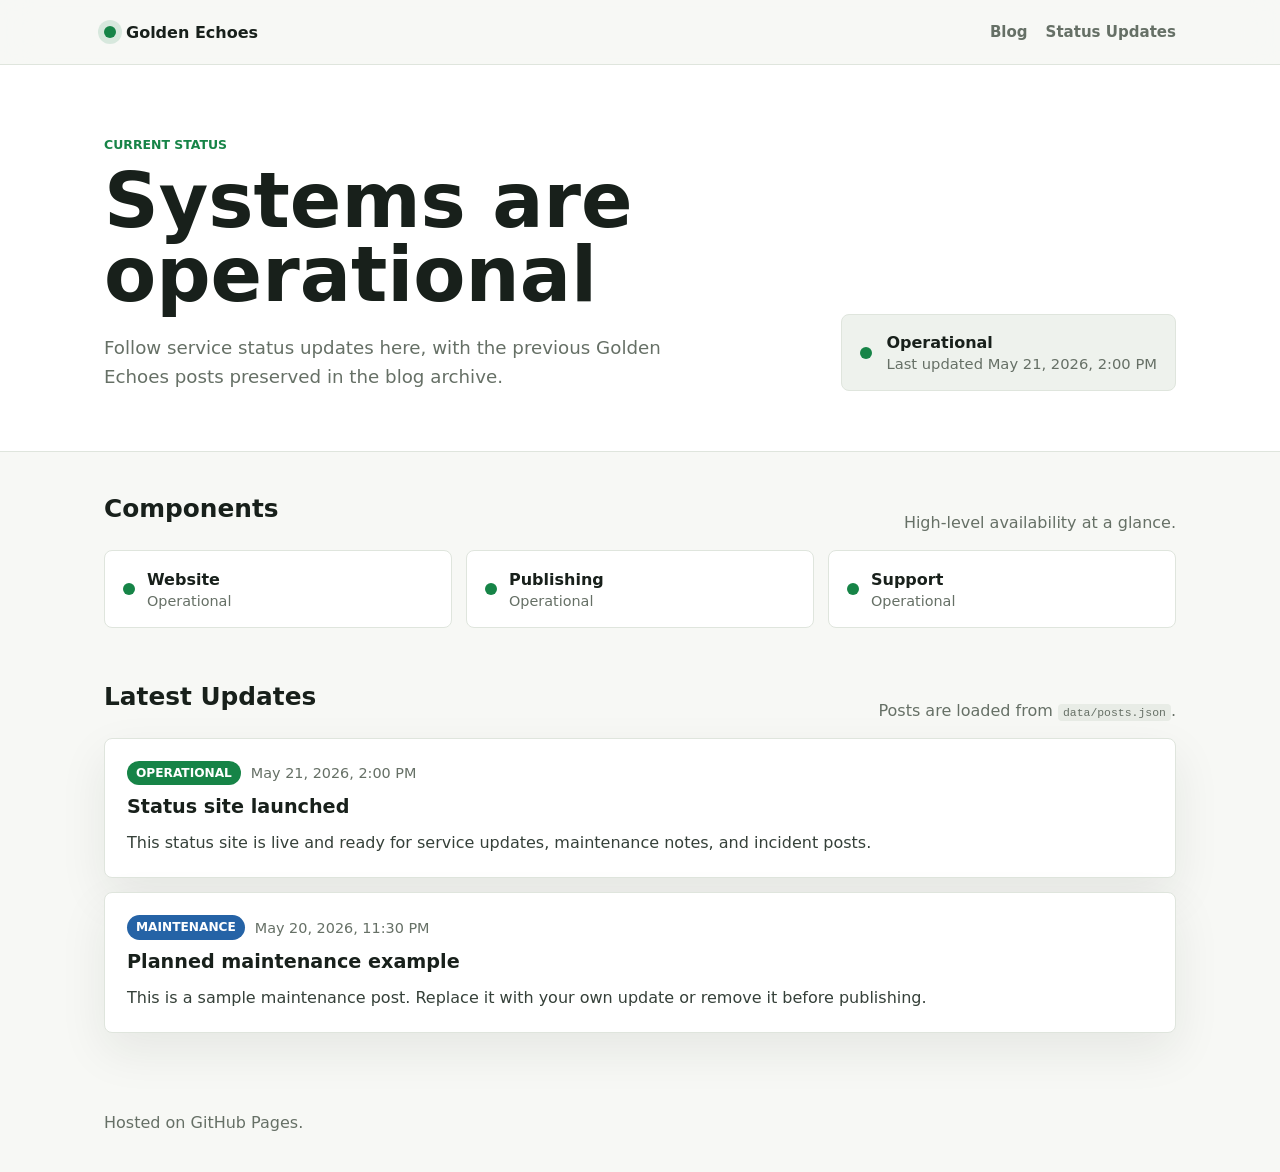
==== index.html @ 05c76ea0 "Create static Golden Echoes site" ====
<!doctype html>
<html lang="en">
  <head>
    <meta charset="utf-8">
    <meta name="viewport" content="width=device-width, initial-scale=1">
    <meta name="description" content="Current service status and recent updates.">
    <title>Status</title>
    <link rel="stylesheet" href="assets/styles.css">
  </head>
  <body>
    <header class="site-header">
      <nav class="nav" aria-label="Primary">
        <a class="brand" href="./" aria-label="Status home">
          <span class="brand-mark" aria-hidden="true"></span>
          <span class="brand-text">Golden Echoes</span>
        </a>
        <div class="nav-links">
          <a class="nav-link" href="blog.html">Blog</a>
          <a class="nav-link" href="#updates">Status Updates</a>
        </div>
      </nav>
    </header>

    <main>
      <section class="status-band" aria-labelledby="status-title">
        <div class="status-inner">
          <div>
            <p class="eyebrow">Current status</p>
            <h1 id="status-title">Systems are operational</h1>
            <p class="lede">Follow service status updates here, with the previous Golden Echoes posts preserved in the blog archive.</p>
          </div>
          <div class="status-summary" aria-live="polite">
            <span id="summary-dot" class="summary-dot operational" aria-hidden="true"></span>
            <div>
              <p id="summary-label" class="summary-label">Operational</p>
              <p id="summary-time" class="summary-time">Loading latest update...</p>
            </div>
          </div>
        </div>
      </section>

      <section class="content-section" aria-labelledby="components-title">
        <div class="section-header">
          <h2 id="components-title">Components</h2>
          <p>High-level availability at a glance.</p>
        </div>
        <div id="components" class="component-grid" aria-live="polite"></div>
      </section>

      <section id="updates" class="content-section" aria-labelledby="updates-title">
        <div class="section-header">
          <h2 id="updates-title">Latest Updates</h2>
          <p>Posts are loaded from <code>data/posts.json</code>.</p>
        </div>
        <div id="posts" class="timeline" aria-live="polite"></div>
      </section>
    </main>

    <footer class="site-footer">
      <p>Hosted on GitHub Pages.</p>
    </footer>

    <script src="assets/app.js"></script>
  </body>
</html>
---- assets/styles.css ----
:root {
  color-scheme: light;
  --bg: #f7f8f5;
  --surface: #ffffff;
  --surface-alt: #eef2ed;
  --text: #18201b;
  --muted: #667066;
  --border: #dfe5dd;
  --green: #168447;
  --amber: #a56300;
  --red: #ba2d2d;
  --blue: #2563a6;
  --shadow: 0 18px 48px rgba(24, 32, 27, 0.08);
  font-family: Inter, ui-sans-serif, system-ui, -apple-system, BlinkMacSystemFont, "Segoe UI", sans-serif;
}

* {
  box-sizing: border-box;
}

body {
  margin: 0;
  background: var(--bg);
  color: var(--text);
}

a {
  color: inherit;
}

.site-header {
  background: rgba(247, 248, 245, 0.9);
  border-bottom: 1px solid var(--border);
  position: sticky;
  top: 0;
  z-index: 10;
  backdrop-filter: blur(16px);
}

.nav {
  align-items: center;
  display: flex;
  justify-content: space-between;
  margin: 0 auto;
  max-width: 1120px;
  min-height: 64px;
  padding: 0 24px;
}

.brand {
  align-items: center;
  display: inline-flex;
  gap: 10px;
  font-weight: 700;
  text-decoration: none;
}

.brand-mark {
  background: var(--green);
  border-radius: 999px;
  box-shadow: 0 0 0 6px rgba(22, 132, 71, 0.14);
  display: inline-block;
  height: 12px;
  width: 12px;
}

.brand-text {
  font-size: 1rem;
}

.nav-link {
  color: var(--muted);
  font-size: 0.94rem;
  font-weight: 650;
  text-decoration: none;
}

.nav-links {
  align-items: center;
  display: flex;
  gap: 18px;
}

.status-band {
  background: var(--surface);
  border-bottom: 1px solid var(--border);
}

.blog-hero {
  background: var(--surface);
  border-bottom: 1px solid var(--border);
}

.blog-hero-inner {
  margin: 0 auto;
  max-width: 900px;
  padding: 62px 24px 44px;
}

.blog-section {
  max-width: 900px;
}

.status-inner {
  align-items: end;
  display: grid;
  gap: 32px;
  grid-template-columns: minmax(0, 1fr) auto;
  margin: 0 auto;
  max-width: 1120px;
  padding: 72px 24px 60px;
}

.eyebrow {
  color: var(--green);
  font-size: 0.78rem;
  font-weight: 800;
  letter-spacing: 0;
  margin: 0 0 12px;
  text-transform: uppercase;
}

h1,
h2,
p {
  margin-top: 0;
}

h1 {
  font-size: clamp(2.25rem, 7vw, 4.75rem);
  letter-spacing: 0;
  line-height: 0.98;
  margin-bottom: 20px;
  max-width: 760px;
}

h2 {
  font-size: 1.55rem;
  line-height: 1.2;
  margin-bottom: 8px;
}

.lede {
  color: var(--muted);
  font-size: 1.14rem;
  line-height: 1.6;
  margin-bottom: 0;
  max-width: 620px;
}

.status-summary {
  align-items: center;
  background: var(--surface-alt);
  border: 1px solid var(--border);
  border-radius: 8px;
  display: flex;
  gap: 14px;
  min-width: 280px;
  padding: 18px;
}

.summary-dot,
.component-dot {
  border-radius: 999px;
  display: inline-block;
  flex: 0 0 auto;
  height: 12px;
  width: 12px;
}

.summary-dot.operational,
.component-dot.operational {
  background: var(--green);
}

.summary-dot.maintenance,
.component-dot.maintenance {
  background: var(--blue);
}

.summary-dot.degraded,
.component-dot.degraded {
  background: var(--amber);
}

.summary-dot.outage,
.component-dot.outage {
  background: var(--red);
}

.summary-label {
  font-weight: 800;
  margin-bottom: 3px;
}

.summary-time {
  color: var(--muted);
  font-size: 0.92rem;
  margin-bottom: 0;
}

.content-section {
  margin: 0 auto;
  max-width: 1120px;
  padding: 42px 24px 12px;
}

.section-header {
  align-items: end;
  display: flex;
  gap: 24px;
  justify-content: space-between;
  margin-bottom: 18px;
}

.section-header p {
  color: var(--muted);
  margin-bottom: 0;
}

.component-grid {
  display: grid;
  gap: 14px;
  grid-template-columns: repeat(3, minmax(0, 1fr));
}

.component {
  align-items: center;
  background: var(--surface);
  border: 1px solid var(--border);
  border-radius: 8px;
  display: flex;
  gap: 12px;
  min-height: 78px;
  padding: 18px;
}

.component strong {
  display: block;
  line-height: 1.25;
}

.component span:last-child {
  color: var(--muted);
  display: block;
  font-size: 0.9rem;
  margin-top: 3px;
}

.timeline {
  display: grid;
  gap: 14px;
  padding-bottom: 44px;
}

.post {
  background: var(--surface);
  border: 1px solid var(--border);
  border-radius: 8px;
  box-shadow: var(--shadow);
  padding: 22px;
}

.post-meta {
  align-items: center;
  color: var(--muted);
  display: flex;
  flex-wrap: wrap;
  font-size: 0.9rem;
  gap: 10px;
  margin-bottom: 10px;
}

.badge {
  border-radius: 999px;
  color: #ffffff;
  font-size: 0.76rem;
  font-weight: 800;
  line-height: 1;
  padding: 6px 9px;
  text-transform: uppercase;
}

.badge.operational {
  background: var(--green);
}

.badge.maintenance {
  background: var(--blue);
}

.badge.degraded {
  background: var(--amber);
}

.badge.outage {
  background: var(--red);
}

.post h3 {
  font-size: 1.2rem;
  line-height: 1.3;
  margin: 0 0 10px;
}

.post p {
  color: #354039;
  line-height: 1.6;
  margin-bottom: 0;
}

.archive-list {
  display: grid;
  gap: 18px;
  padding-bottom: 44px;
}

.archive-post {
  background: var(--surface);
  border: 1px solid var(--border);
  border-radius: 8px;
  padding: 24px;
}

.archive-post time,
.blog-post .back-link,
.source-link {
  color: var(--muted);
  display: inline-block;
  font-size: 0.92rem;
  margin-bottom: 10px;
}

.archive-post h2 {
  font-size: 1.45rem;
  line-height: 1.25;
  margin-bottom: 10px;
}

.archive-post h2 a,
.read-link,
.back-link,
.source-link a {
  text-decoration-thickness: 1px;
  text-underline-offset: 4px;
}

.archive-post p {
  color: #354039;
  line-height: 1.6;
  margin-bottom: 14px;
}

.read-link {
  color: var(--green);
  font-weight: 750;
}

.blog-post {
  background: var(--surface);
  border: 1px solid var(--border);
  border-radius: 8px;
  padding: 28px;
}

.wordpress-content {
  color: #26302a;
  font-size: 1.05rem;
  line-height: 1.75;
}

.wordpress-content > *:first-child {
  margin-top: 0;
}

.wordpress-content p,
.wordpress-content ul,
.wordpress-content ol,
.wordpress-content blockquote {
  margin-bottom: 1.15rem;
}

.wordpress-content h2,
.wordpress-content h3,
.wordpress-content h4 {
  color: var(--text);
  line-height: 1.25;
  margin: 2rem 0 0.75rem;
}

.wordpress-content h2 {
  font-size: 1.55rem;
}

.wordpress-content h3 {
  font-size: 1.3rem;
}

.wordpress-content img {
  border-radius: 8px;
  height: auto;
  max-width: 100%;
}

.wordpress-content a {
  color: var(--green);
}

.source-link {
  border-top: 1px solid var(--border);
  display: block;
  margin: 28px 0 0;
  padding-top: 18px;
}

.site-footer {
  color: var(--muted);
  margin: 0 auto;
  max-width: 1120px;
  padding: 24px;
}

code {
  background: #e8ece6;
  border-radius: 4px;
  font-size: 0.88em;
  padding: 2px 5px;
}

@media (max-width: 760px) {
  .status-inner,
  .section-header {
    display: block;
  }

  .status-inner {
    padding-top: 48px;
  }

  .status-summary {
    margin-top: 28px;
    min-width: 0;
    width: 100%;
  }

  .component-grid {
    grid-template-columns: 1fr;
  }

  .nav {
    align-items: flex-start;
    flex-direction: column;
    gap: 12px;
    padding-bottom: 14px;
    padding-top: 14px;
  }

  .blog-post,
  .archive-post {
    padding: 20px;
  }
}
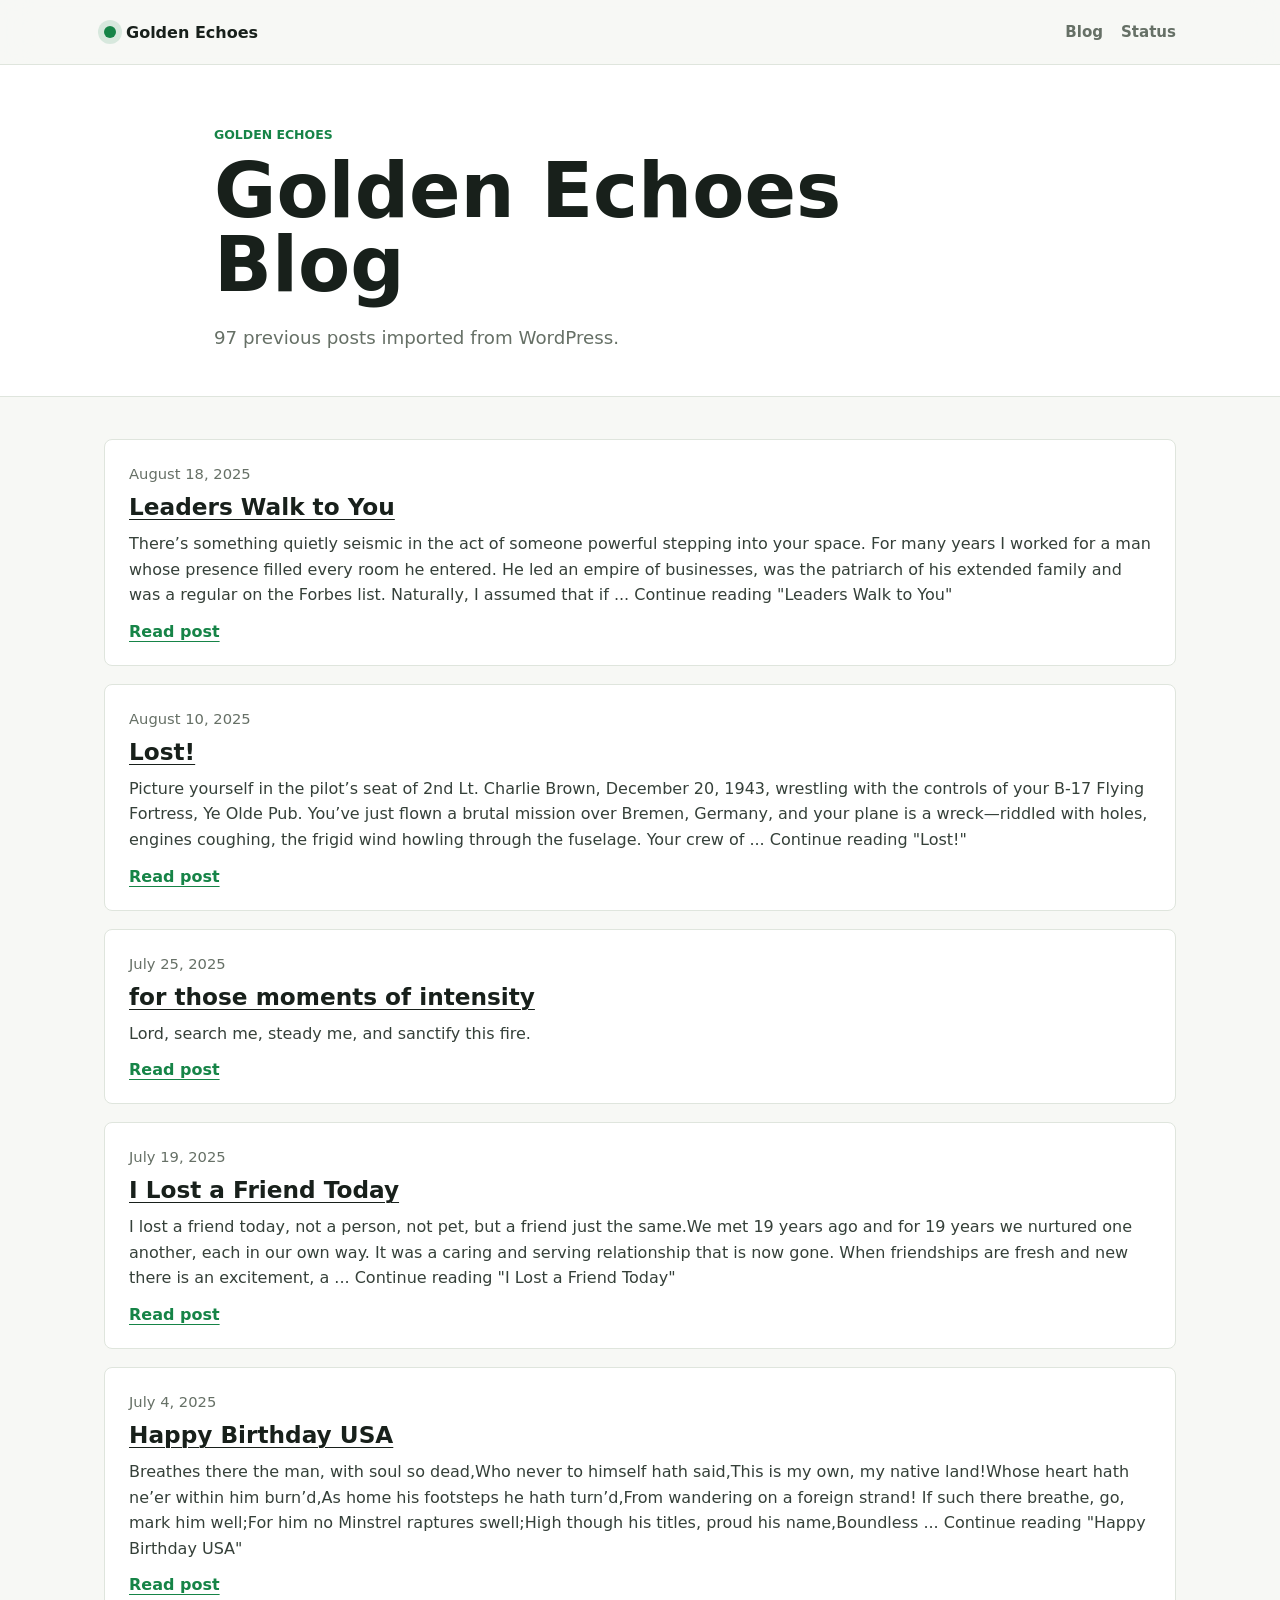
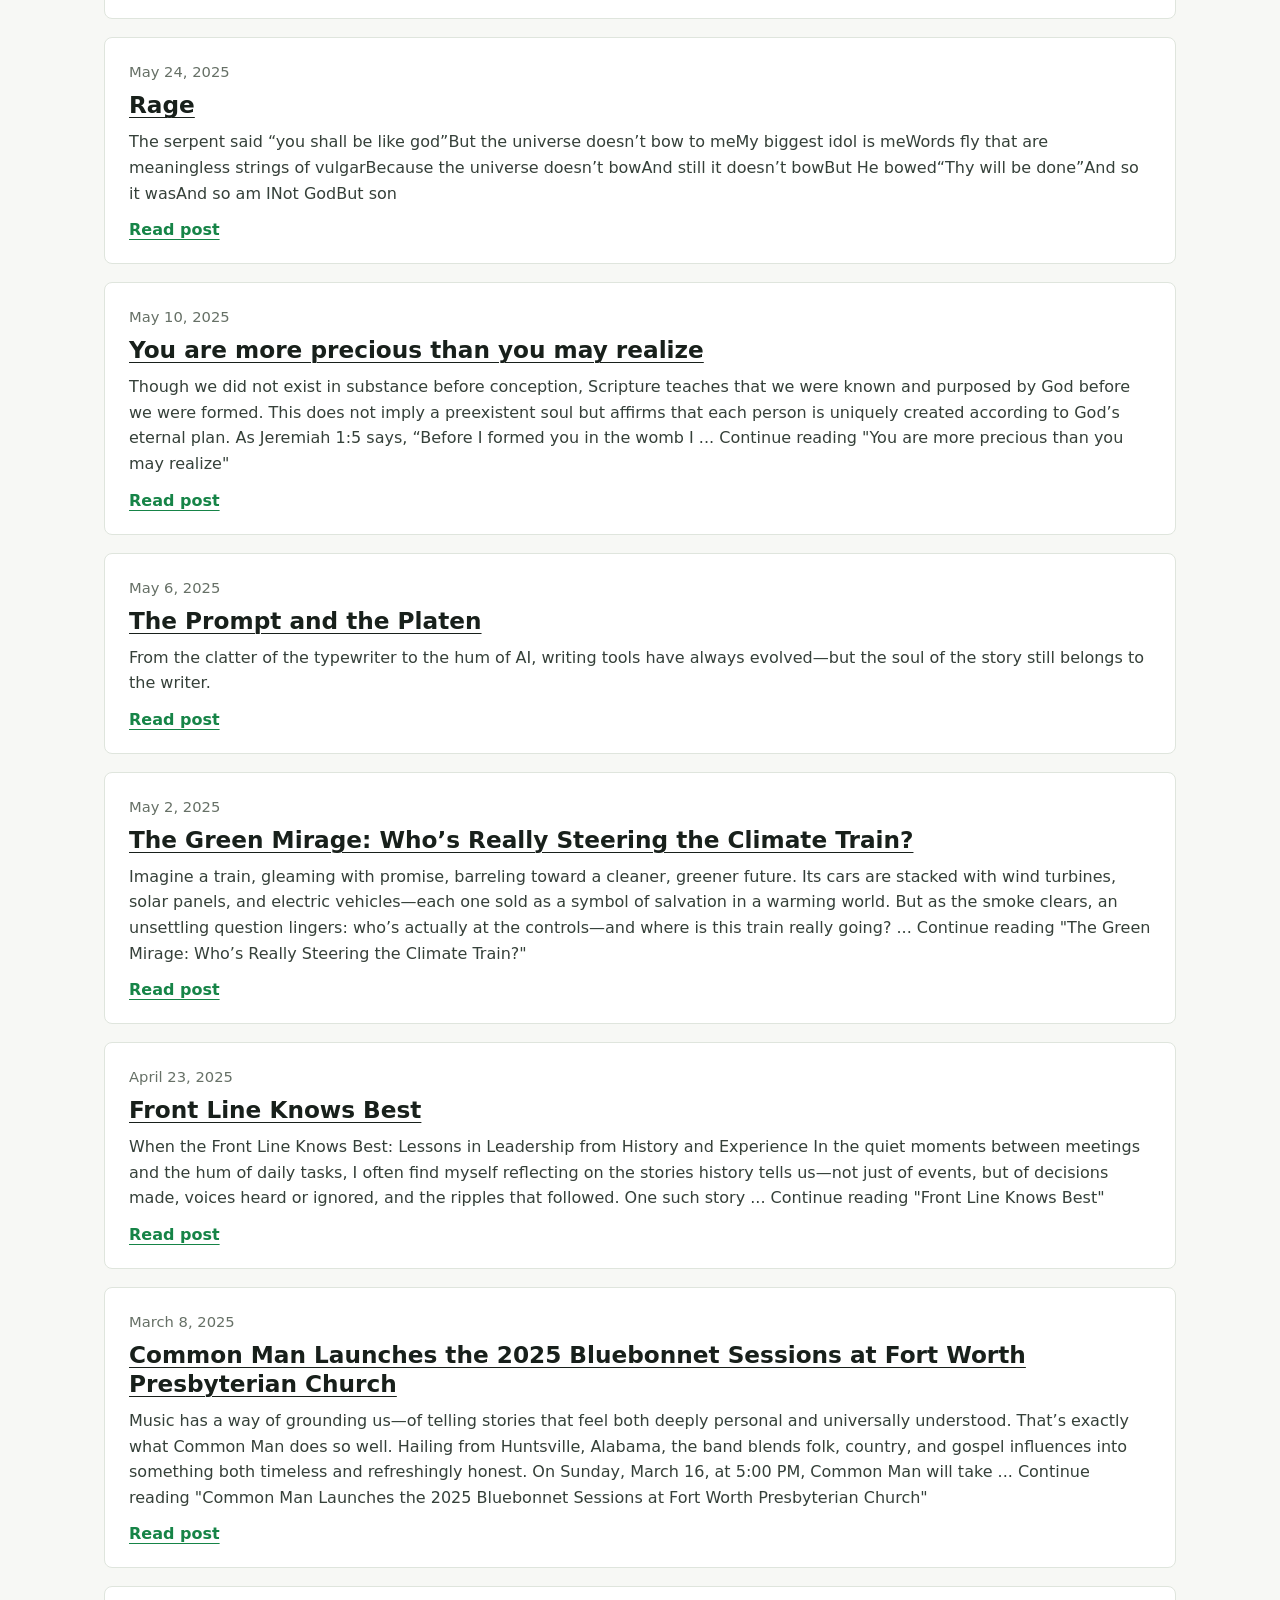
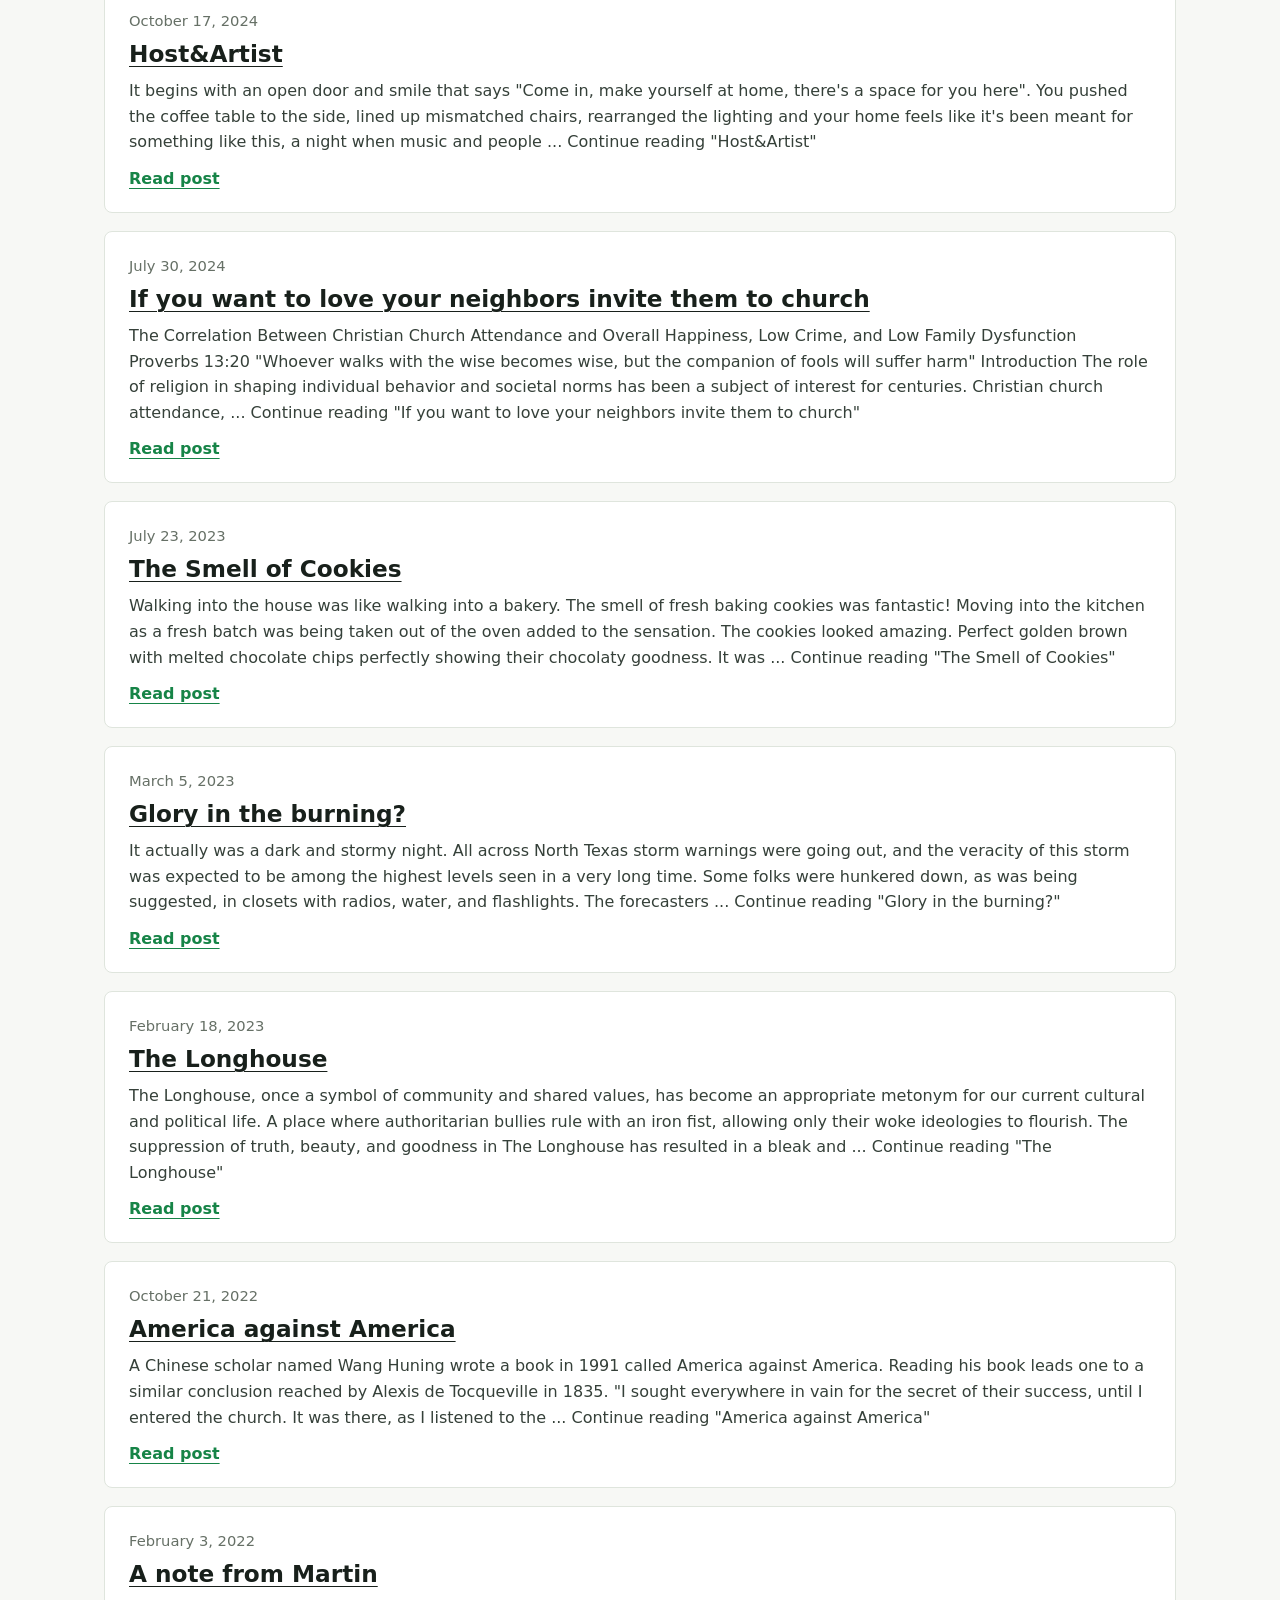
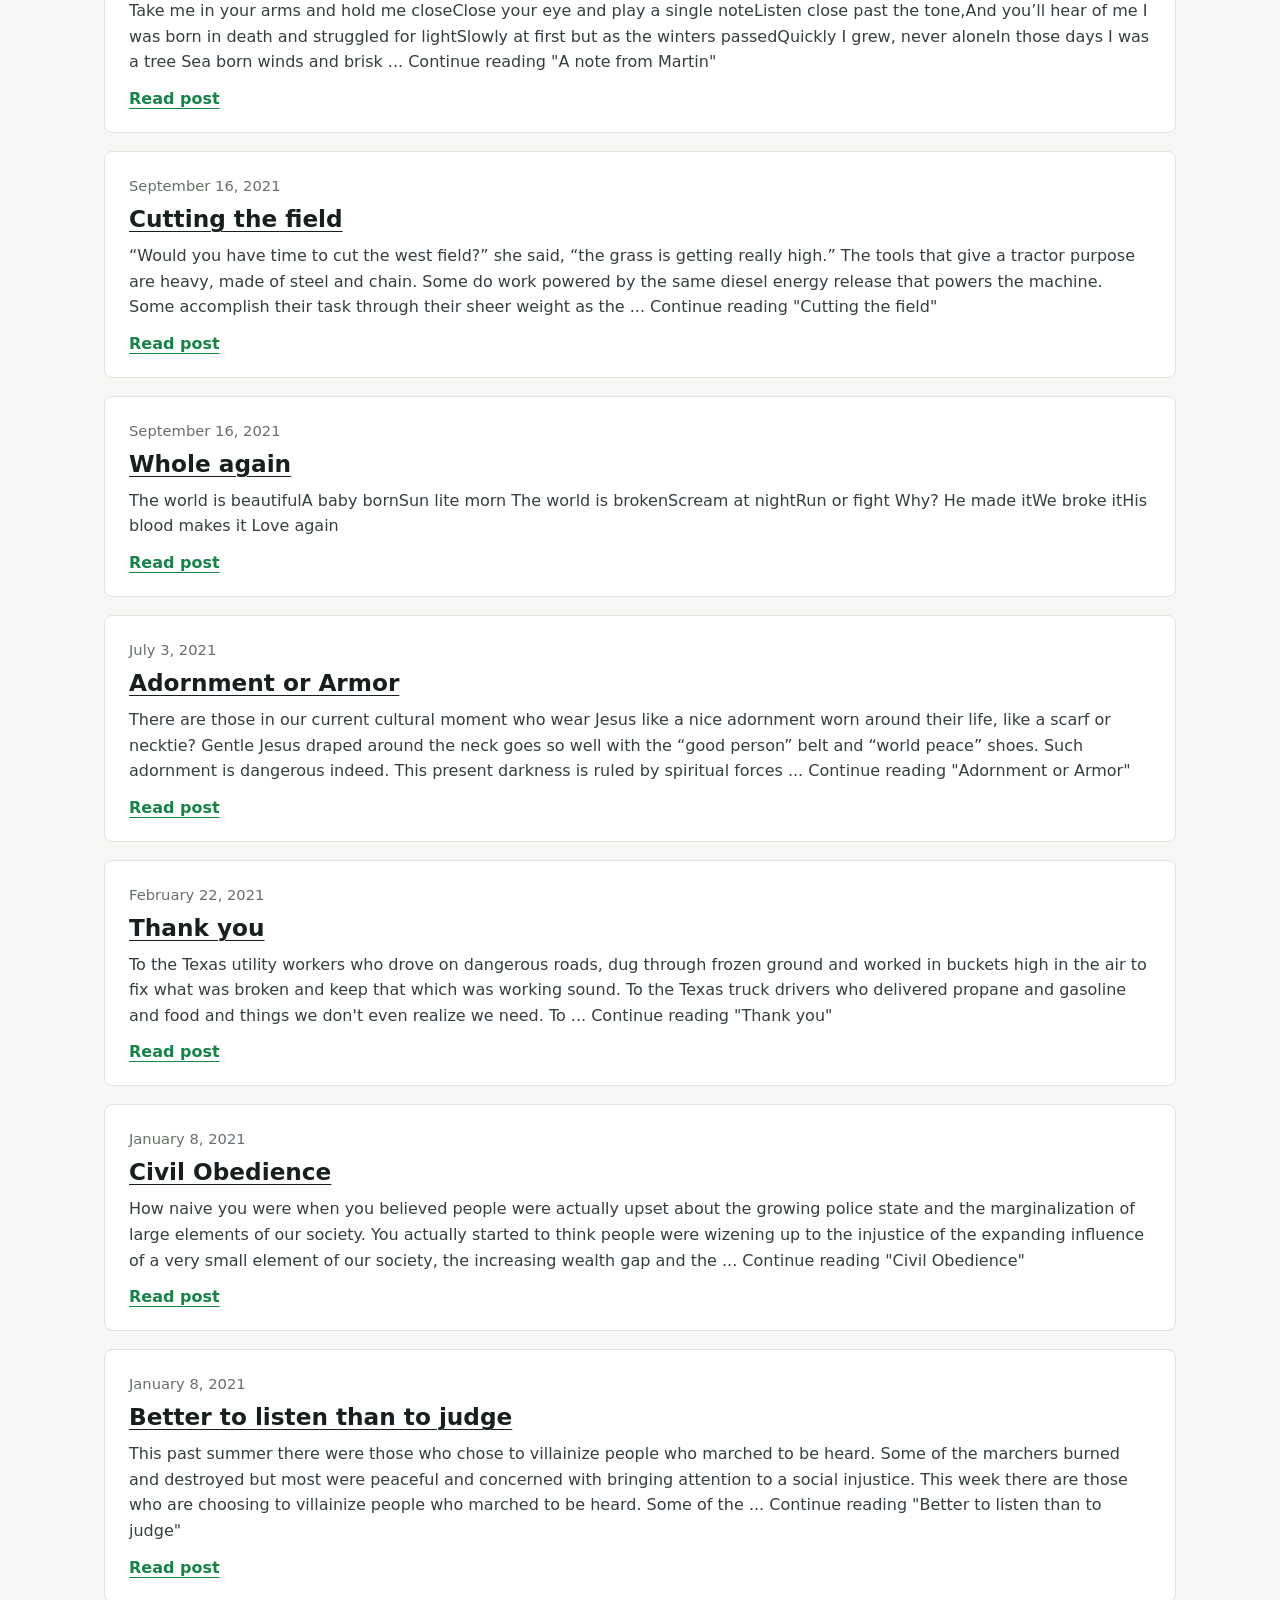
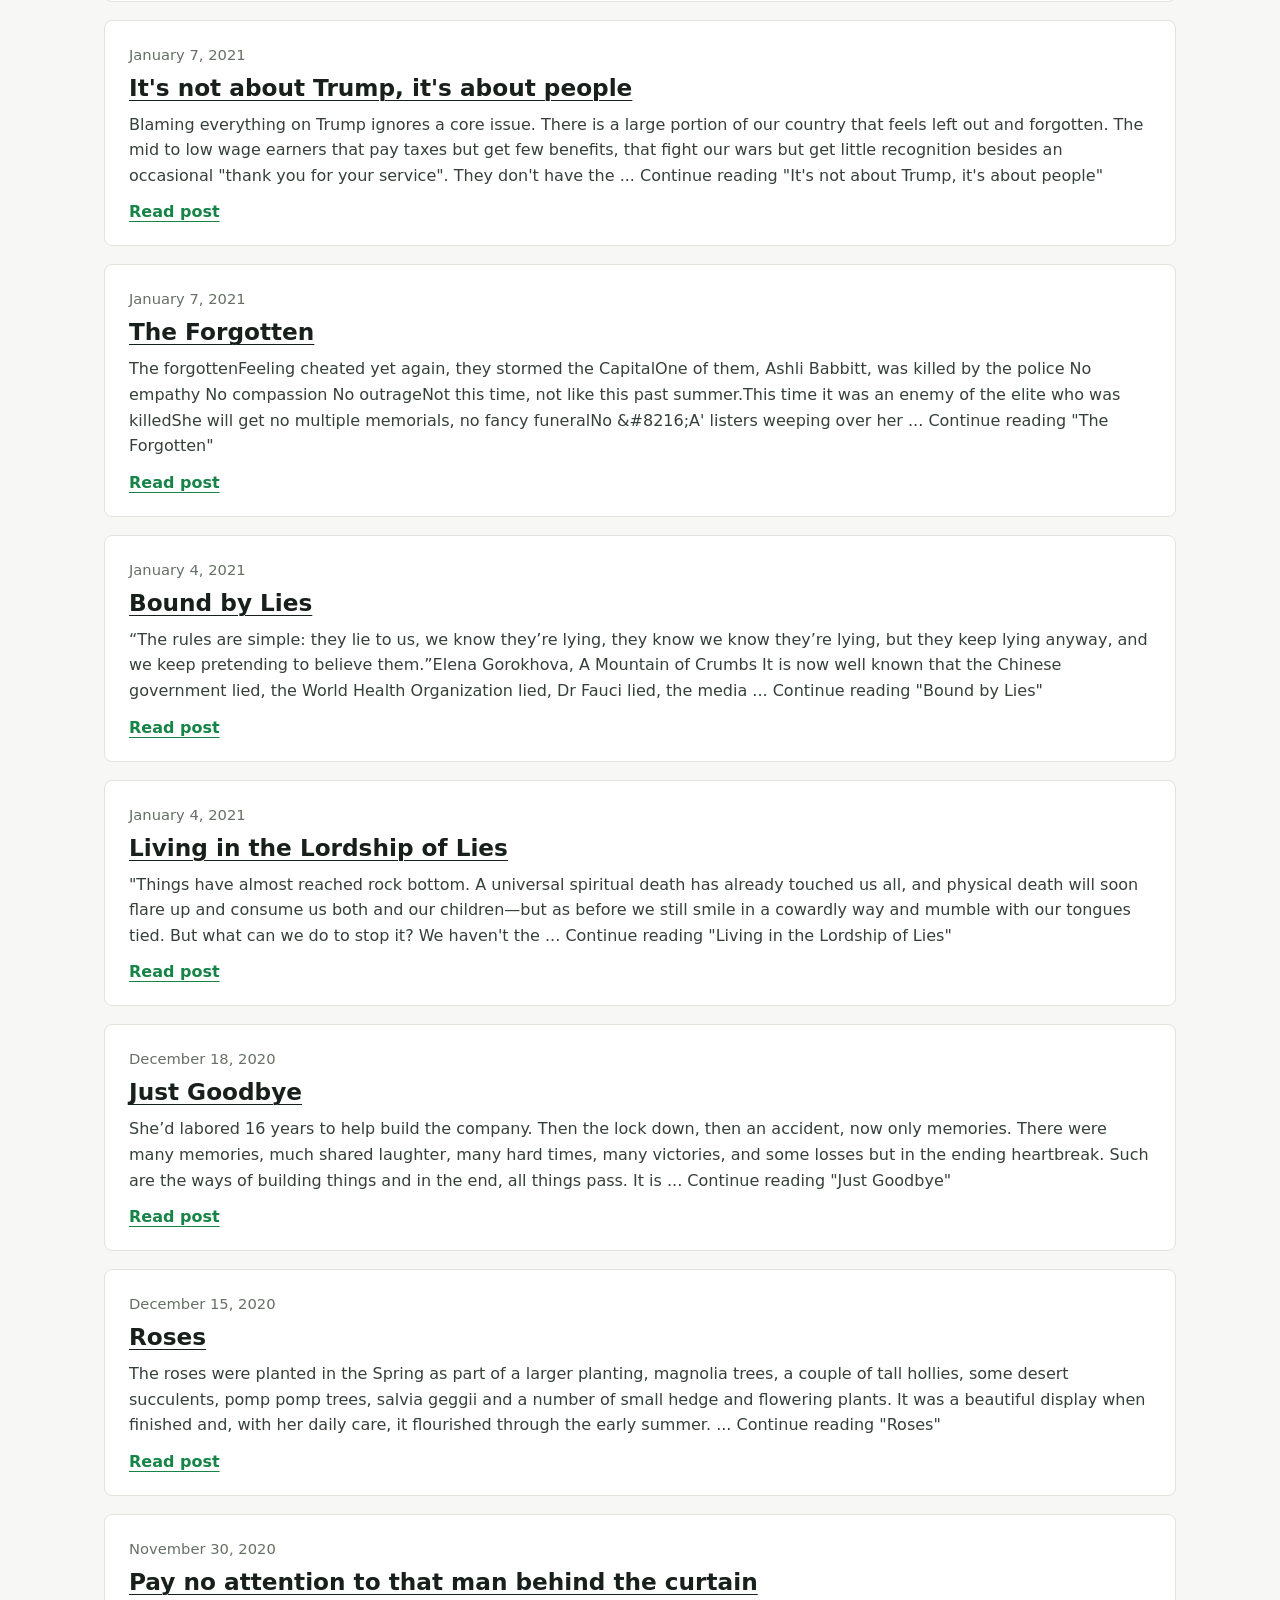
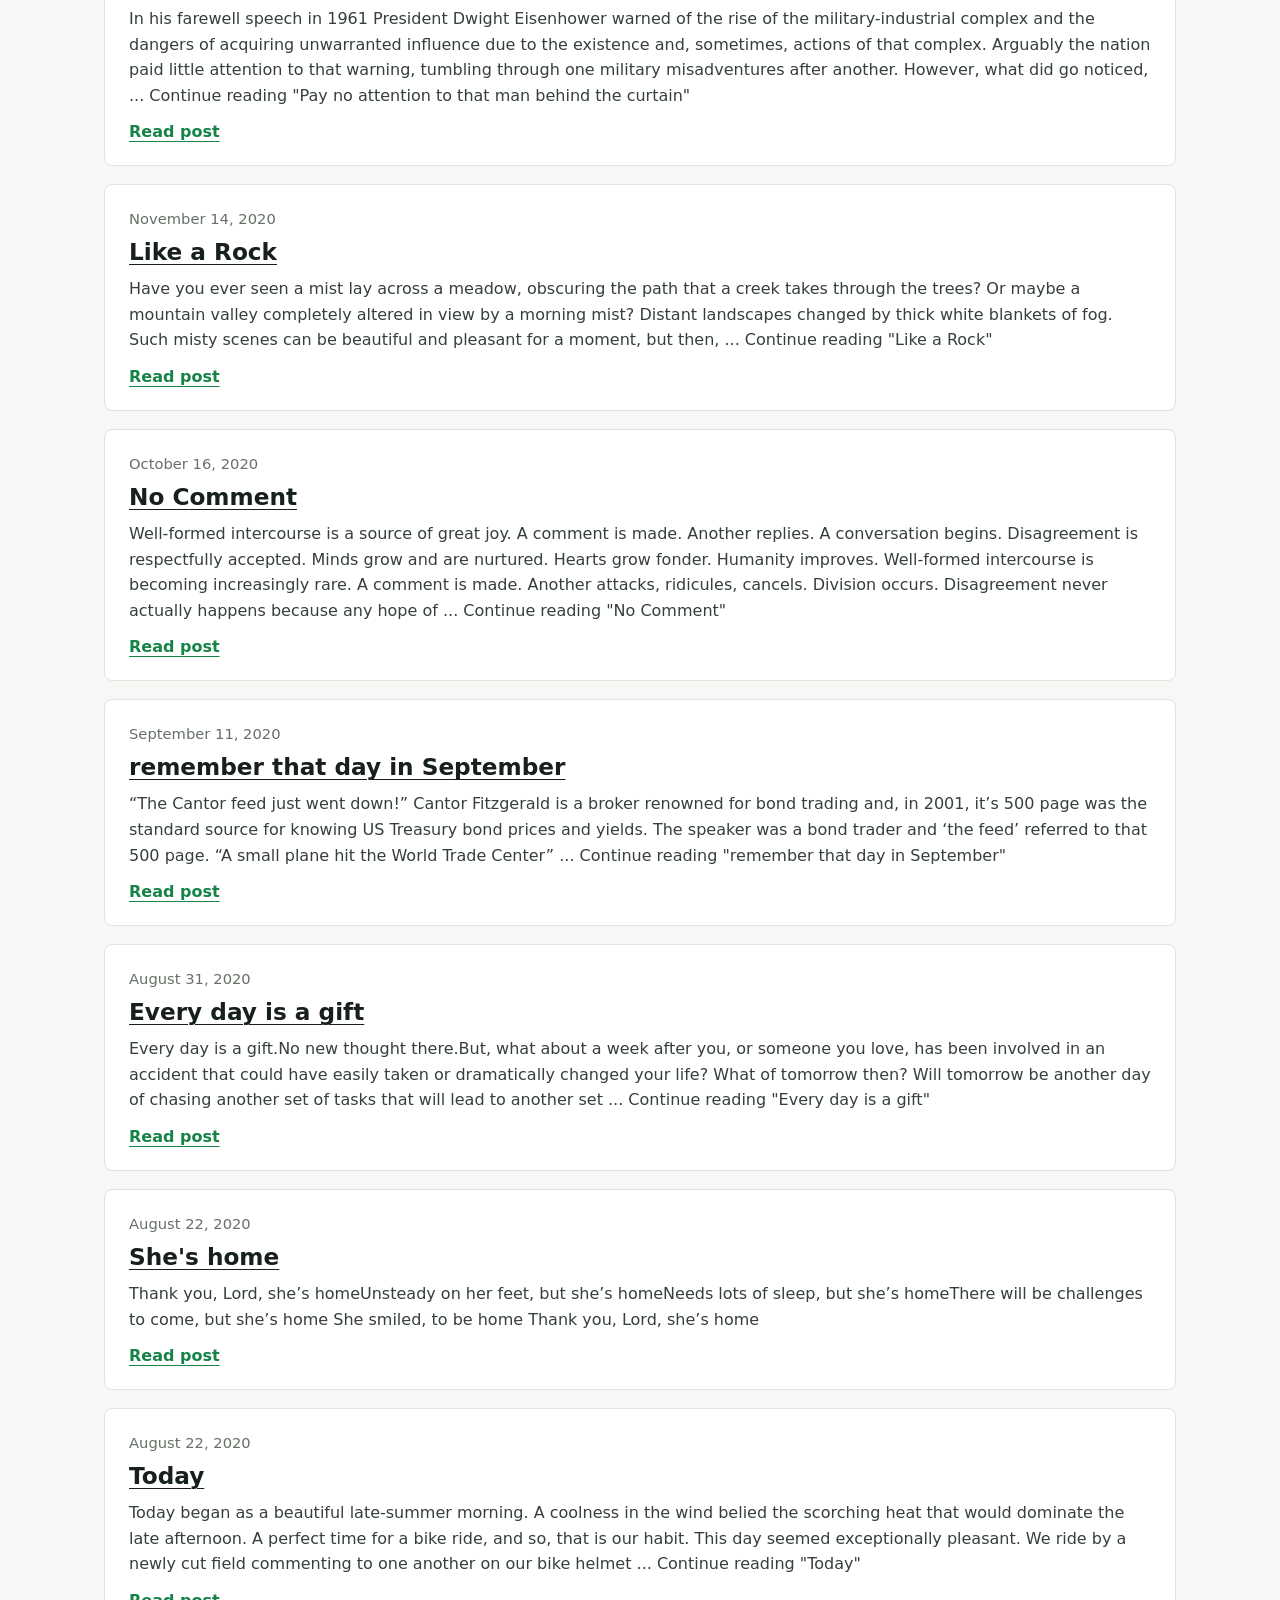
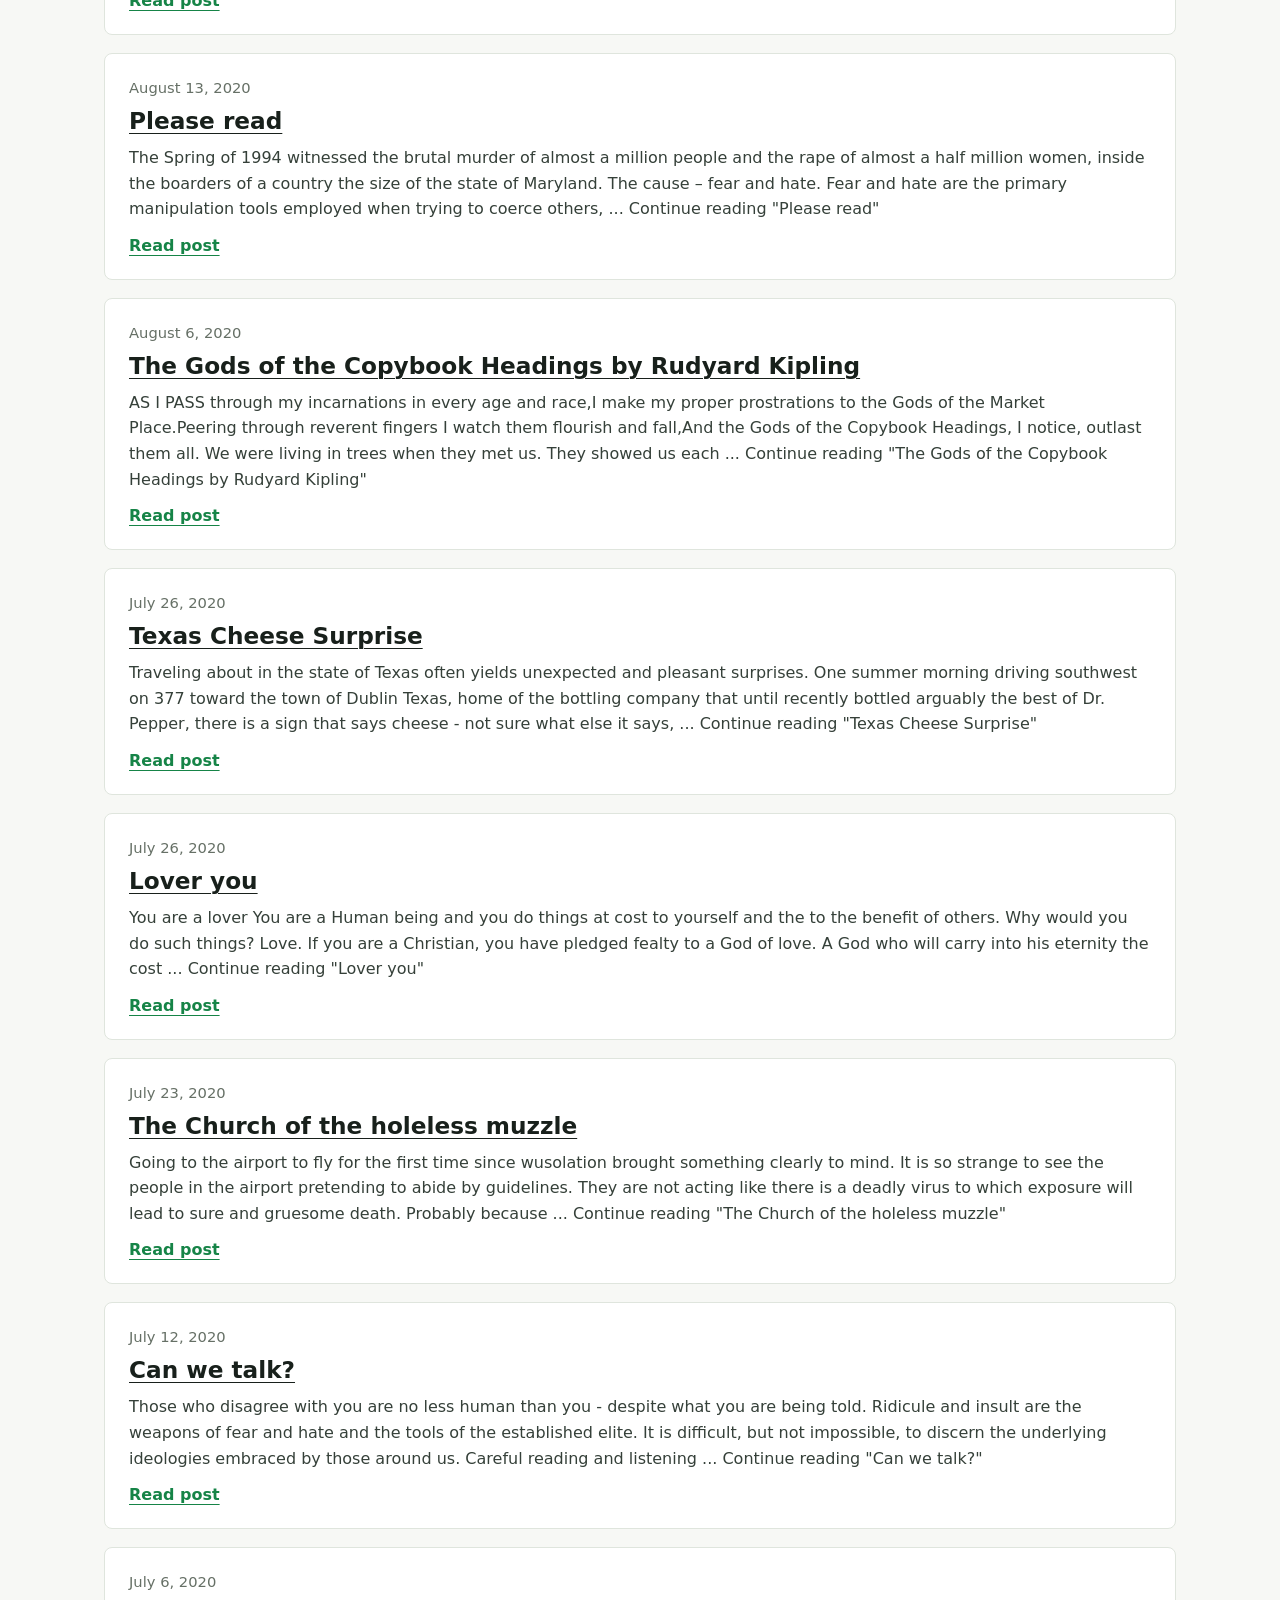
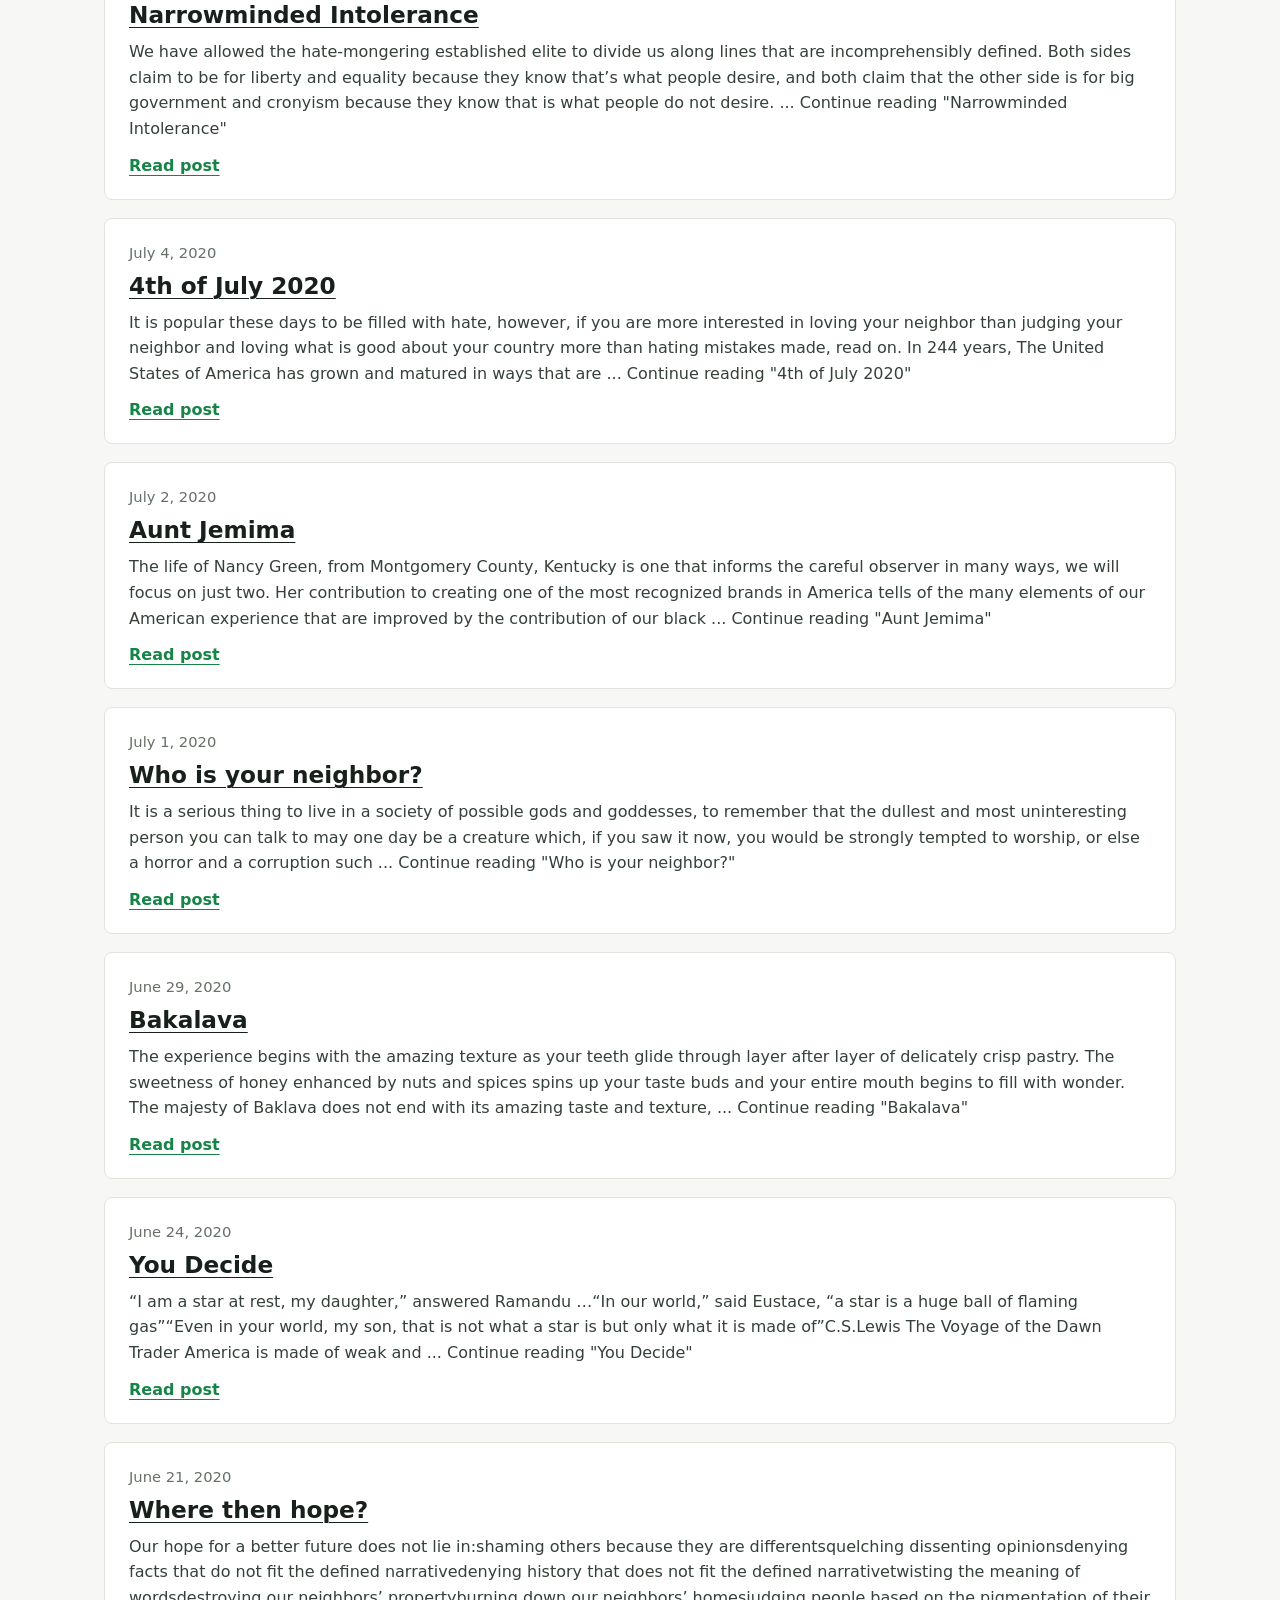
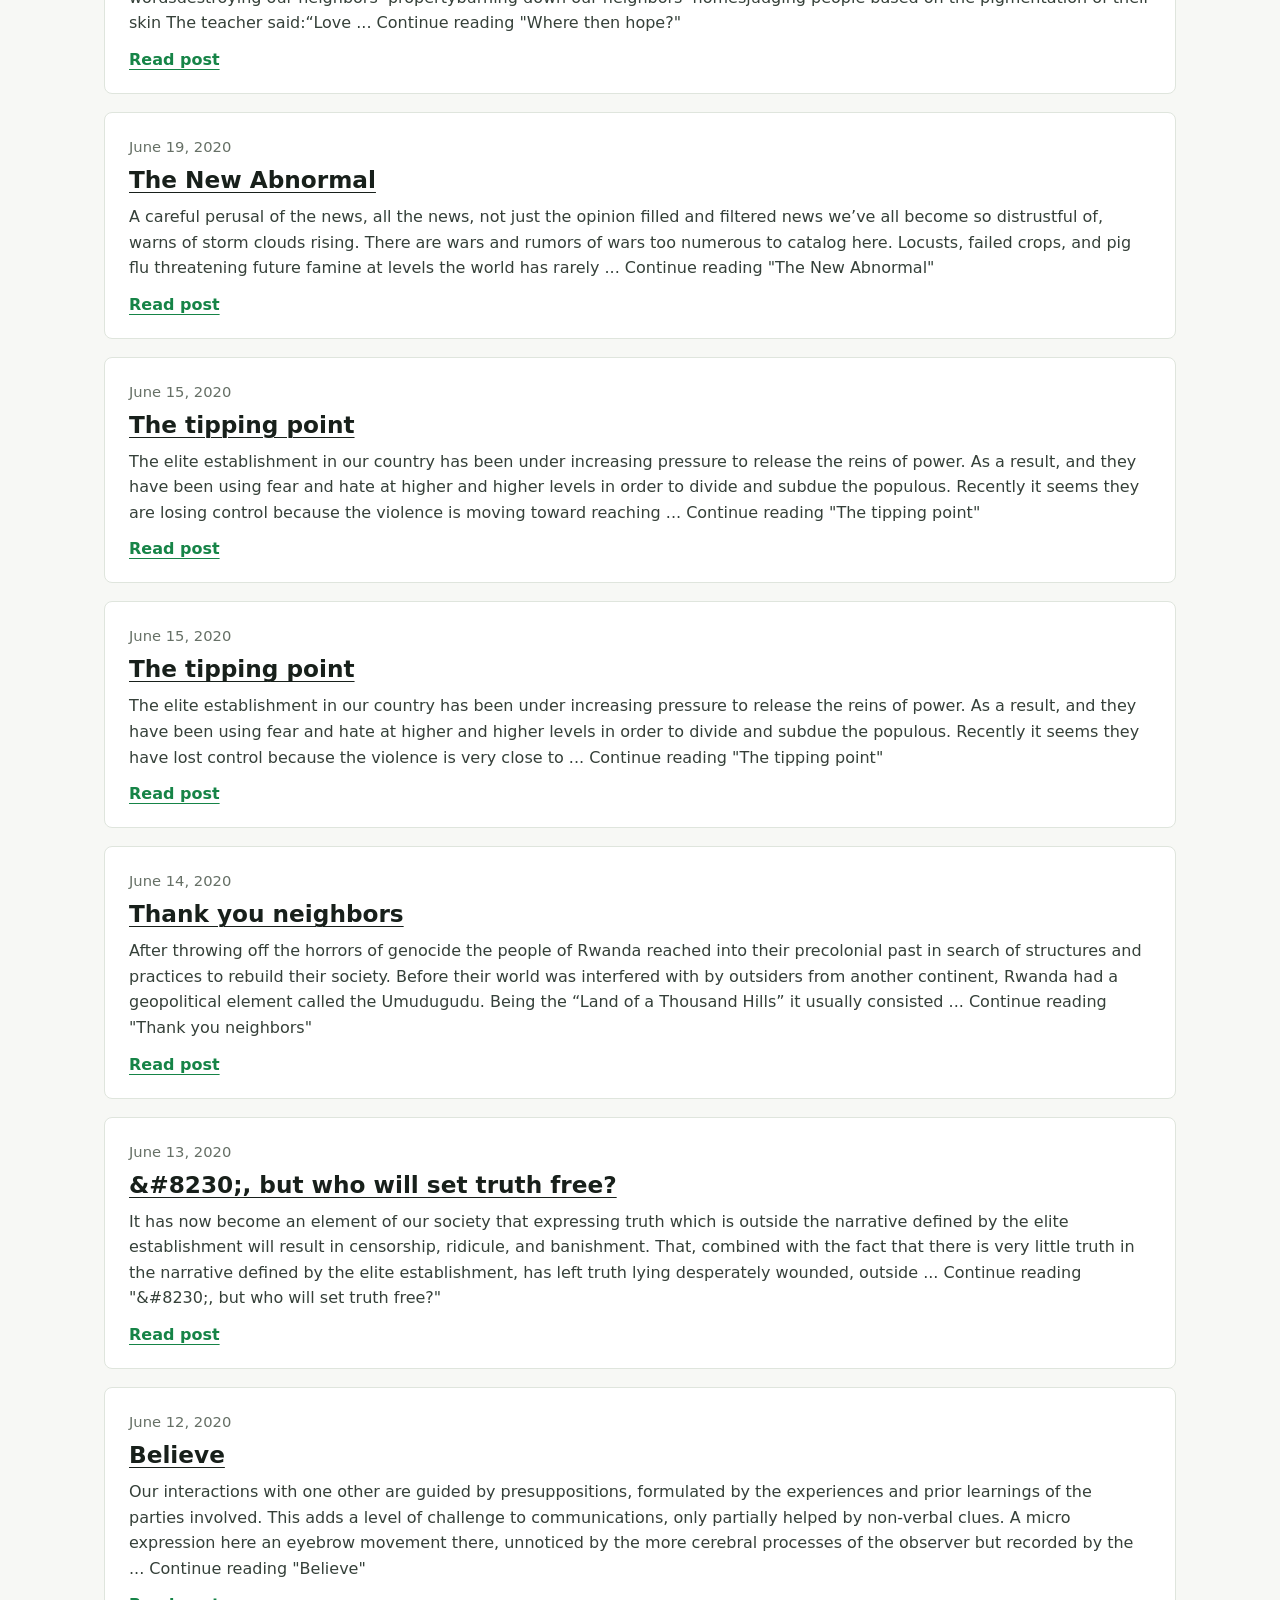
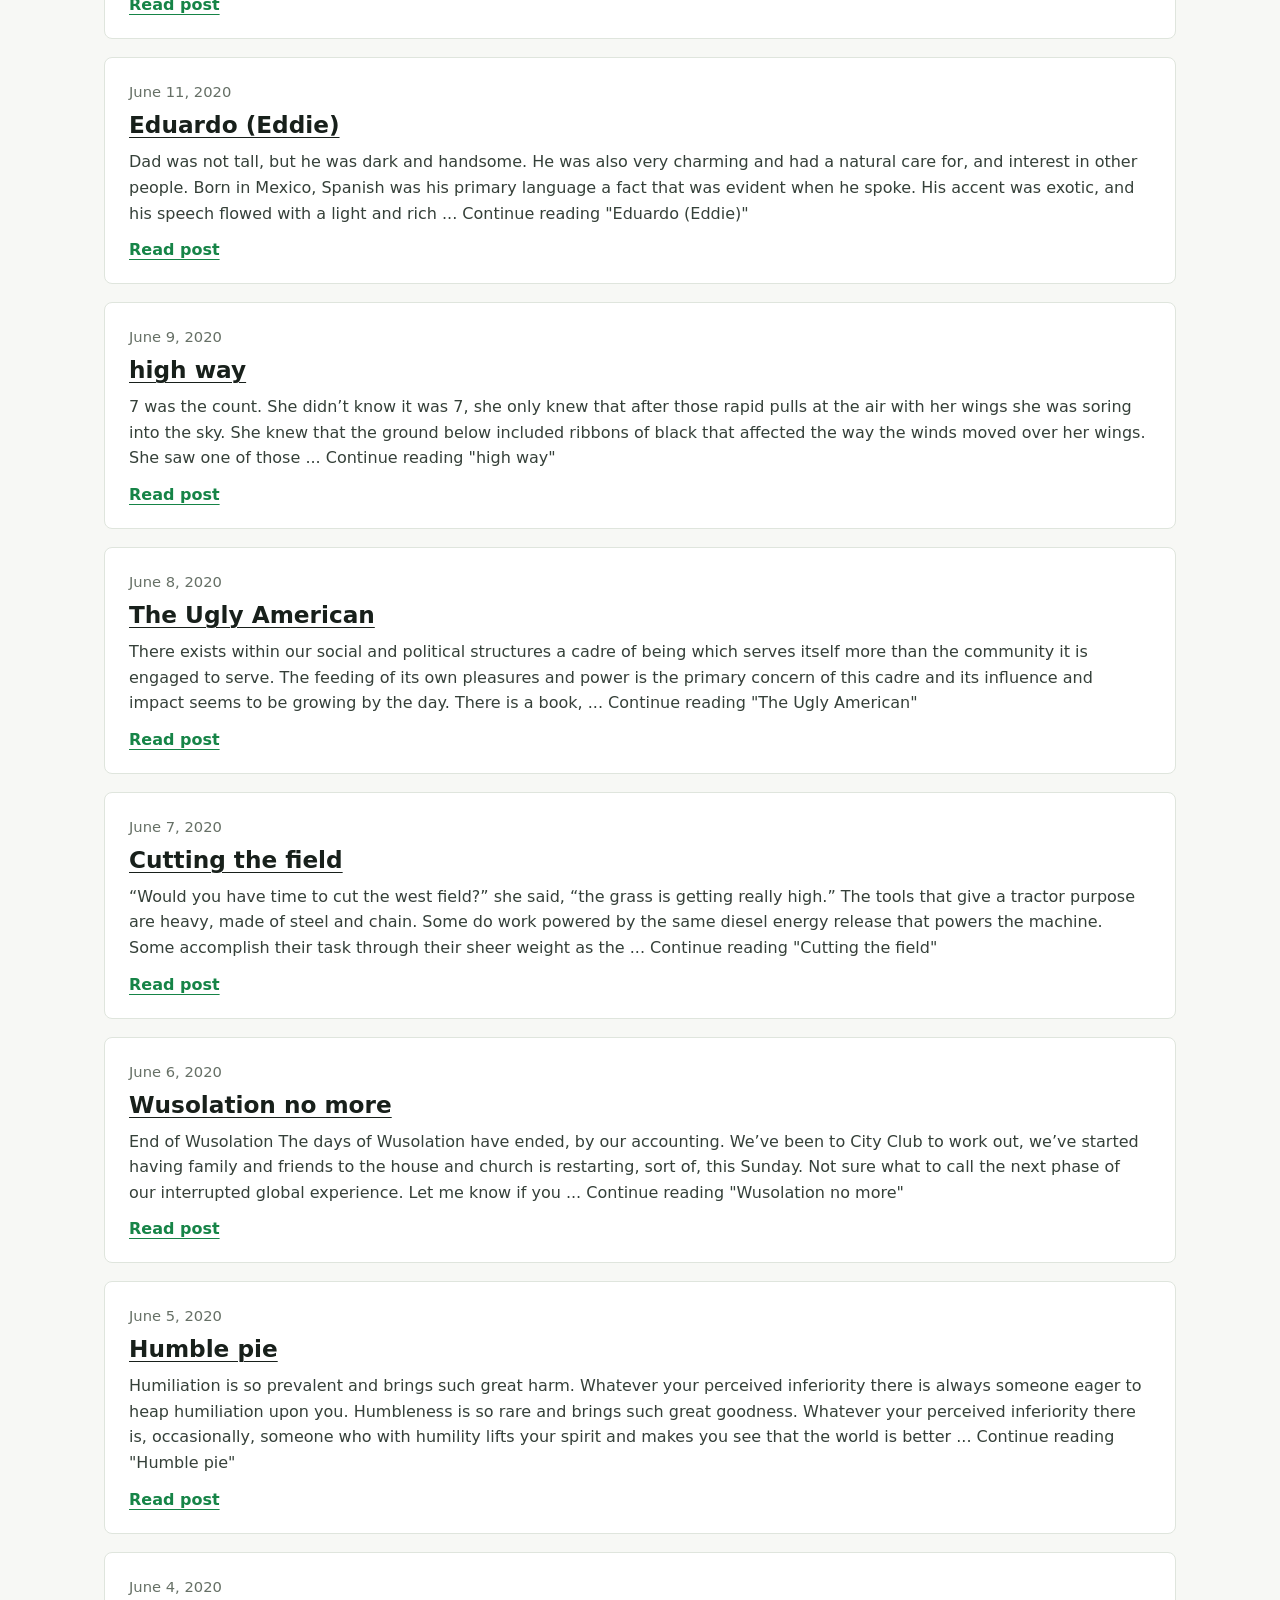
==== commit 61480caf: "Make blog archive the homepage" ====
--- a/index.html
+++ b/index.html
@@ -3,56 +3,35 @@
   <head>
     <meta charset="utf-8">
     <meta name="viewport" content="width=device-width, initial-scale=1">
-    <meta name="description" content="Current service status and recent updates.">
-    <title>Status</title>
+    <meta name="description" content="Golden Echoes blog archive.">
+    <title>Golden Echoes</title>
     <link rel="stylesheet" href="assets/styles.css">
   </head>
-  <body>
+  <body data-blog-base="./">
     <header class="site-header">
       <nav class="nav" aria-label="Primary">
-        <a class="brand" href="./" aria-label="Status home">
+        <a class="brand" href="./" aria-label="Golden Echoes home">
           <span class="brand-mark" aria-hidden="true"></span>
           <span class="brand-text">Golden Echoes</span>
         </a>
         <div class="nav-links">
-          <a class="nav-link" href="blog.html">Blog</a>
-          <a class="nav-link" href="#updates">Status Updates</a>
+          <a class="nav-link" href="./">Blog</a>
+          <a class="nav-link" href="status.html">Status</a>
         </div>
       </nav>
     </header>
 
     <main>
-      <section class="status-band" aria-labelledby="status-title">
-        <div class="status-inner">
-          <div>
-            <p class="eyebrow">Current status</p>
-            <h1 id="status-title">Systems are operational</h1>
-            <p class="lede">Follow service status updates here, with the previous Golden Echoes posts preserved in the blog archive.</p>
-          </div>
-          <div class="status-summary" aria-live="polite">
-            <span id="summary-dot" class="summary-dot operational" aria-hidden="true"></span>
-            <div>
-              <p id="summary-label" class="summary-label">Operational</p>
-              <p id="summary-time" class="summary-time">Loading latest update...</p>
-            </div>
-          </div>
+      <section class="blog-hero" aria-labelledby="blog-title">
+        <div class="blog-hero-inner">
+          <p class="eyebrow">Golden Echoes</p>
+          <h1 id="blog-title">Blog</h1>
+          <p id="blog-subtitle" class="lede">Previous posts imported from WordPress.</p>
         </div>
       </section>
 
-      <section class="content-section" aria-labelledby="components-title">
-        <div class="section-header">
-          <h2 id="components-title">Components</h2>
-          <p>High-level availability at a glance.</p>
-        </div>
-        <div id="components" class="component-grid" aria-live="polite"></div>
-      </section>
-
-      <section id="updates" class="content-section" aria-labelledby="updates-title">
-        <div class="section-header">
-          <h2 id="updates-title">Latest Updates</h2>
-          <p>Posts are loaded from <code>data/posts.json</code>.</p>
-        </div>
-        <div id="posts" class="timeline" aria-live="polite"></div>
+      <section class="content-section blog-section" aria-live="polite">
+        <div id="blog-content"></div>
       </section>
     </main>
 
@@ -60,6 +39,6 @@
       <p>Hosted on GitHub Pages.</p>
     </footer>
 
-    <script src="assets/app.js"></script>
+    <script src="assets/blog.js"></script>
   </body>
 </html>
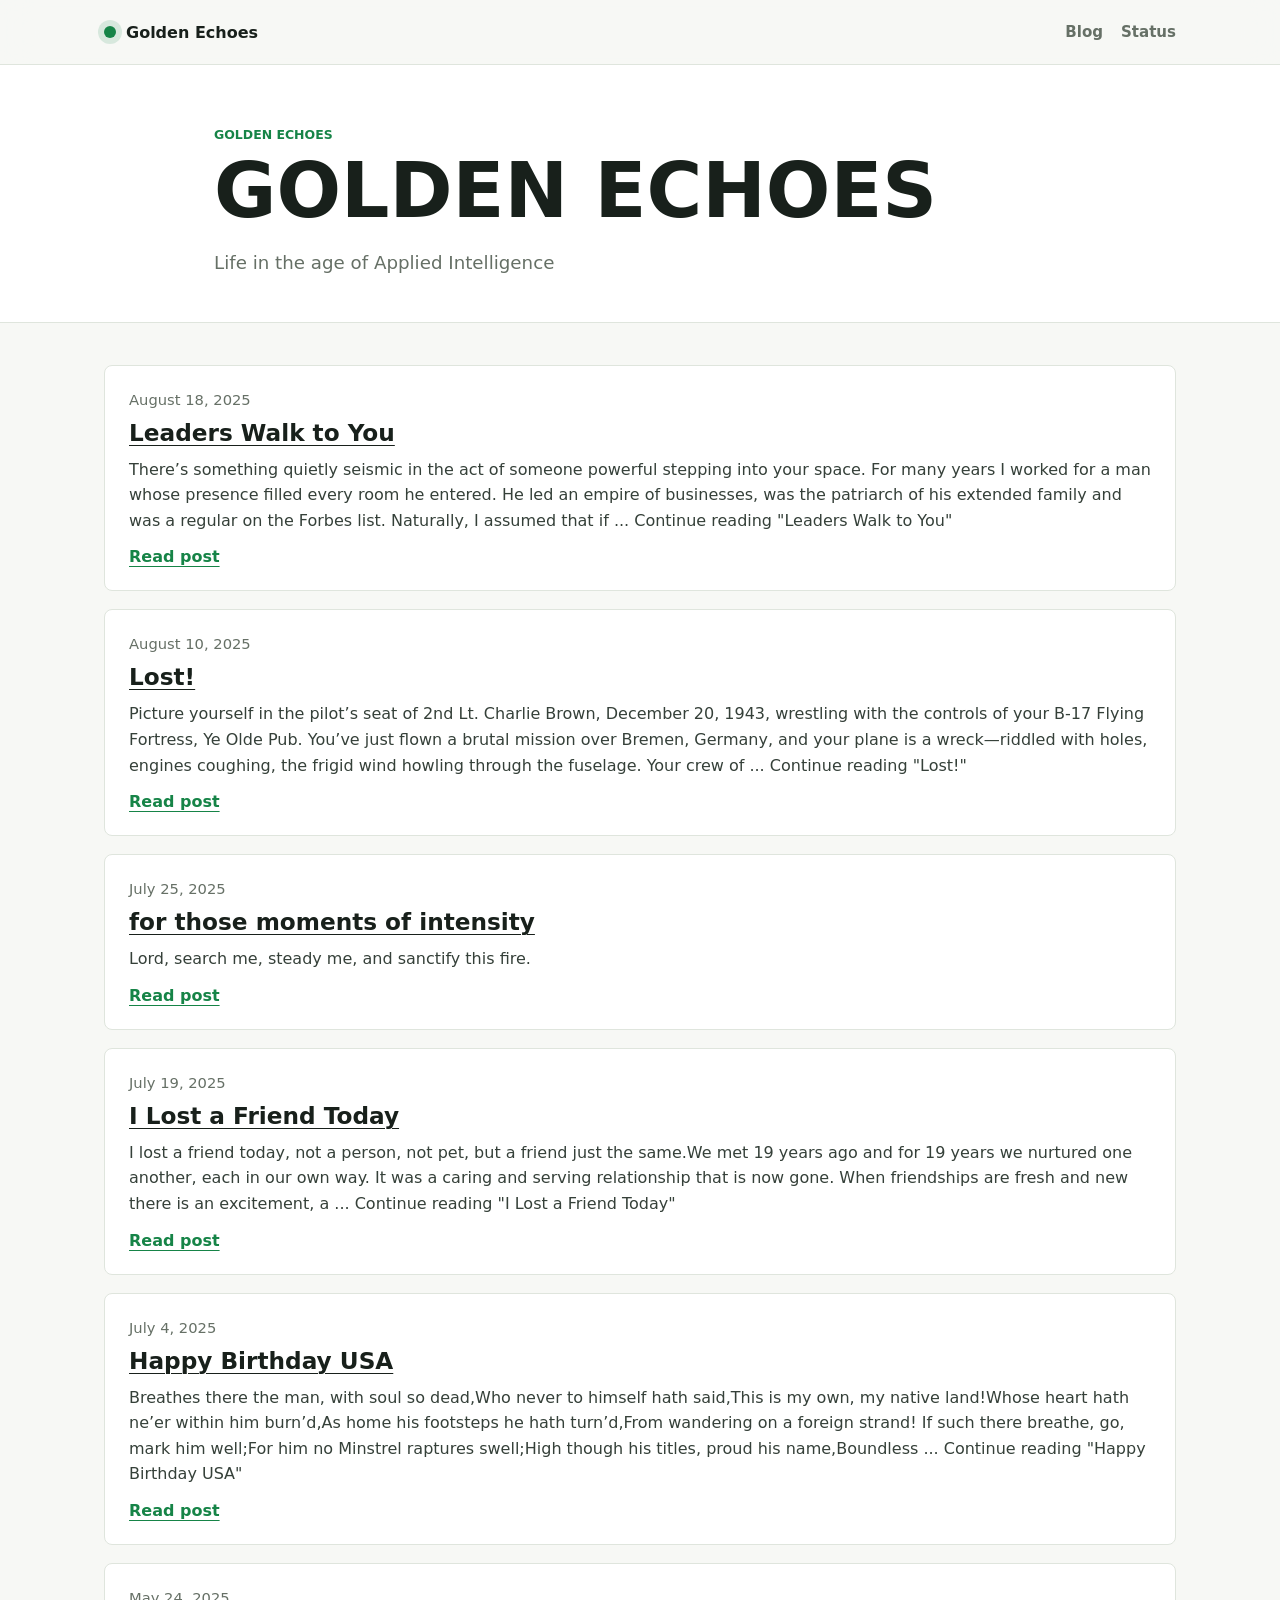
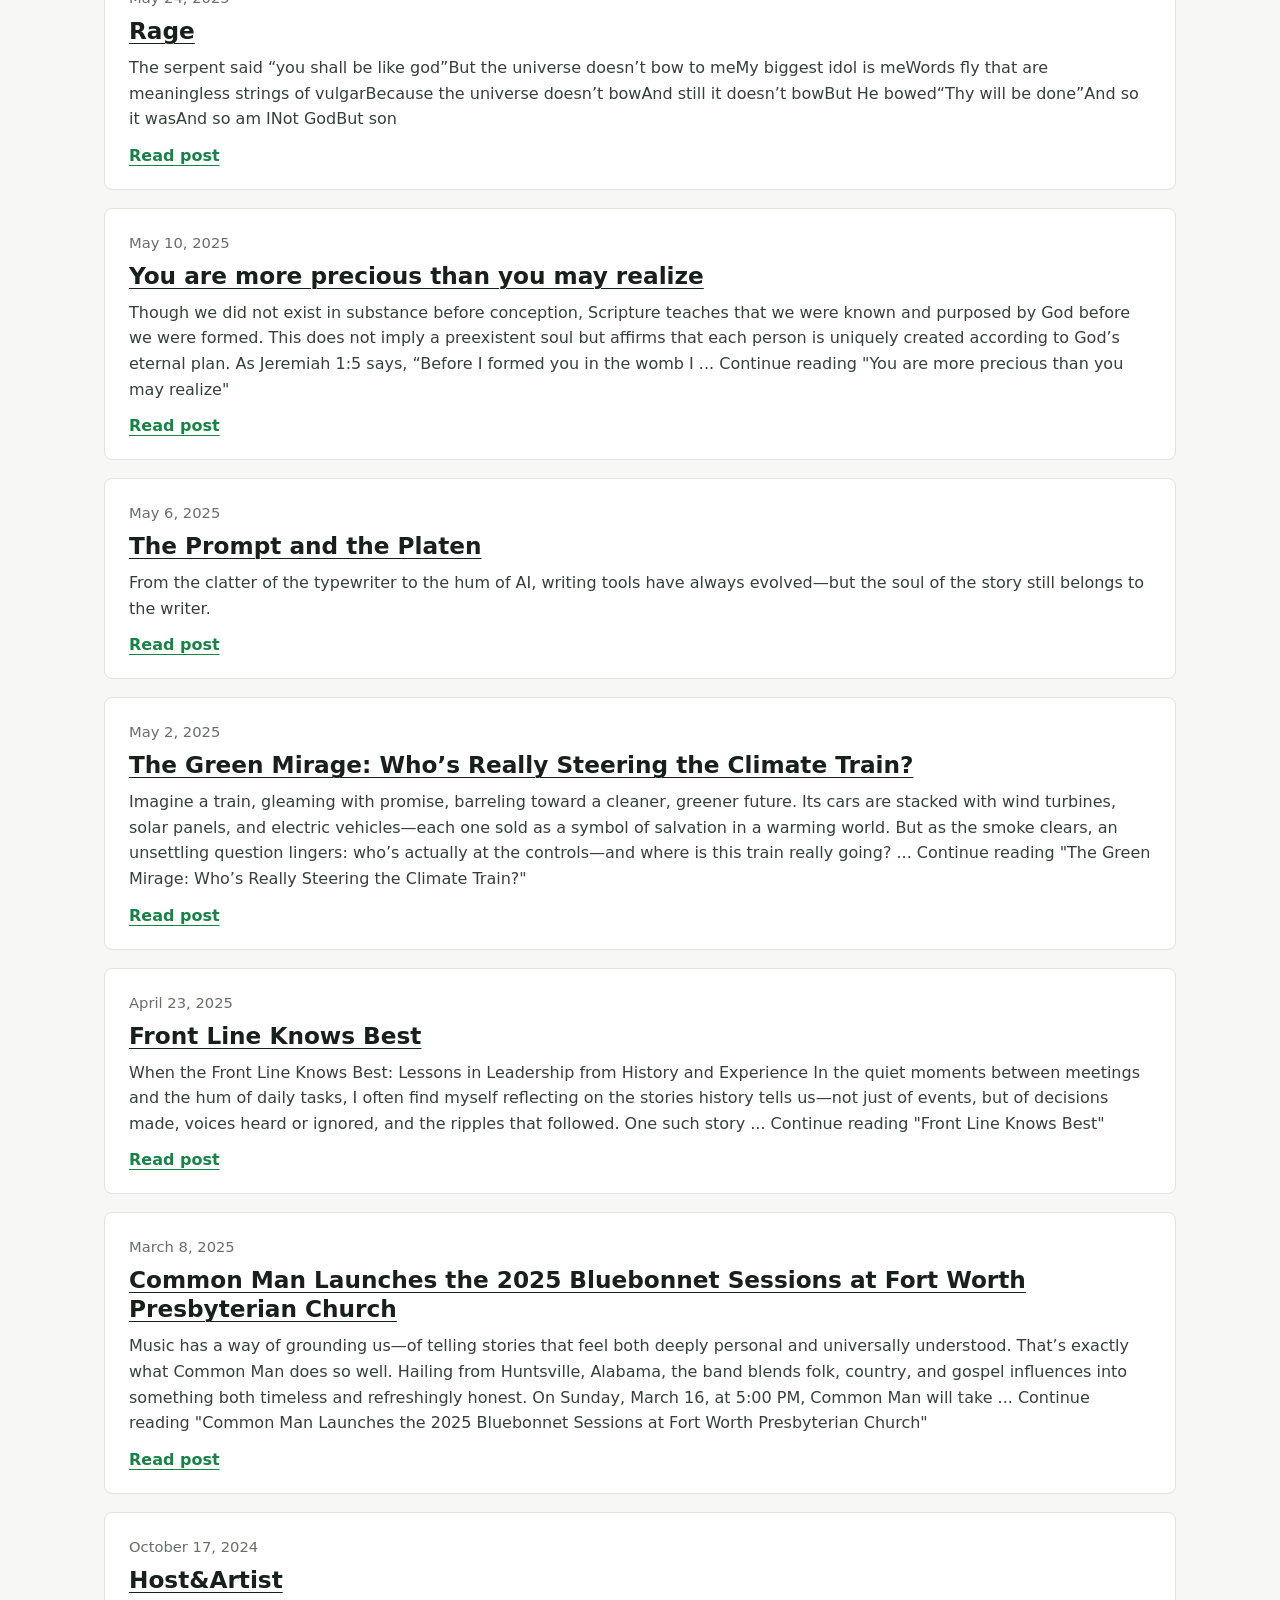
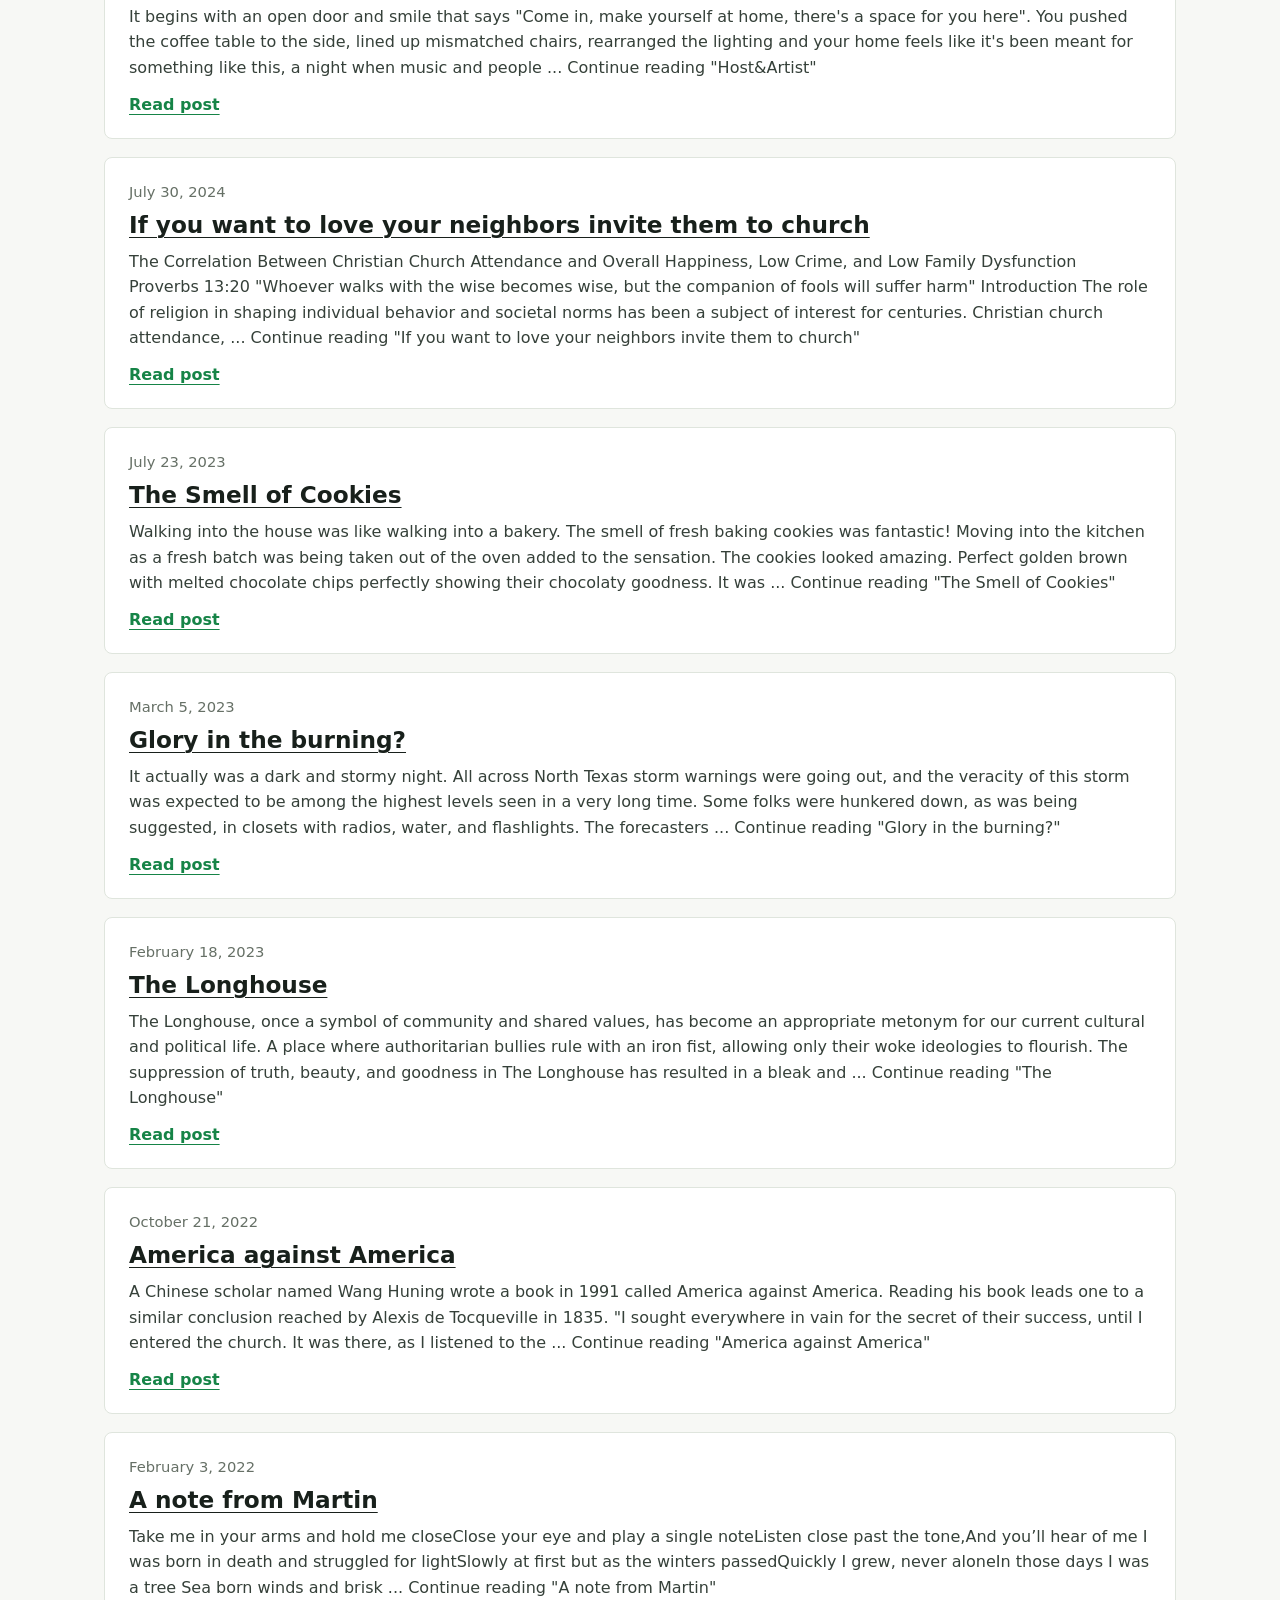
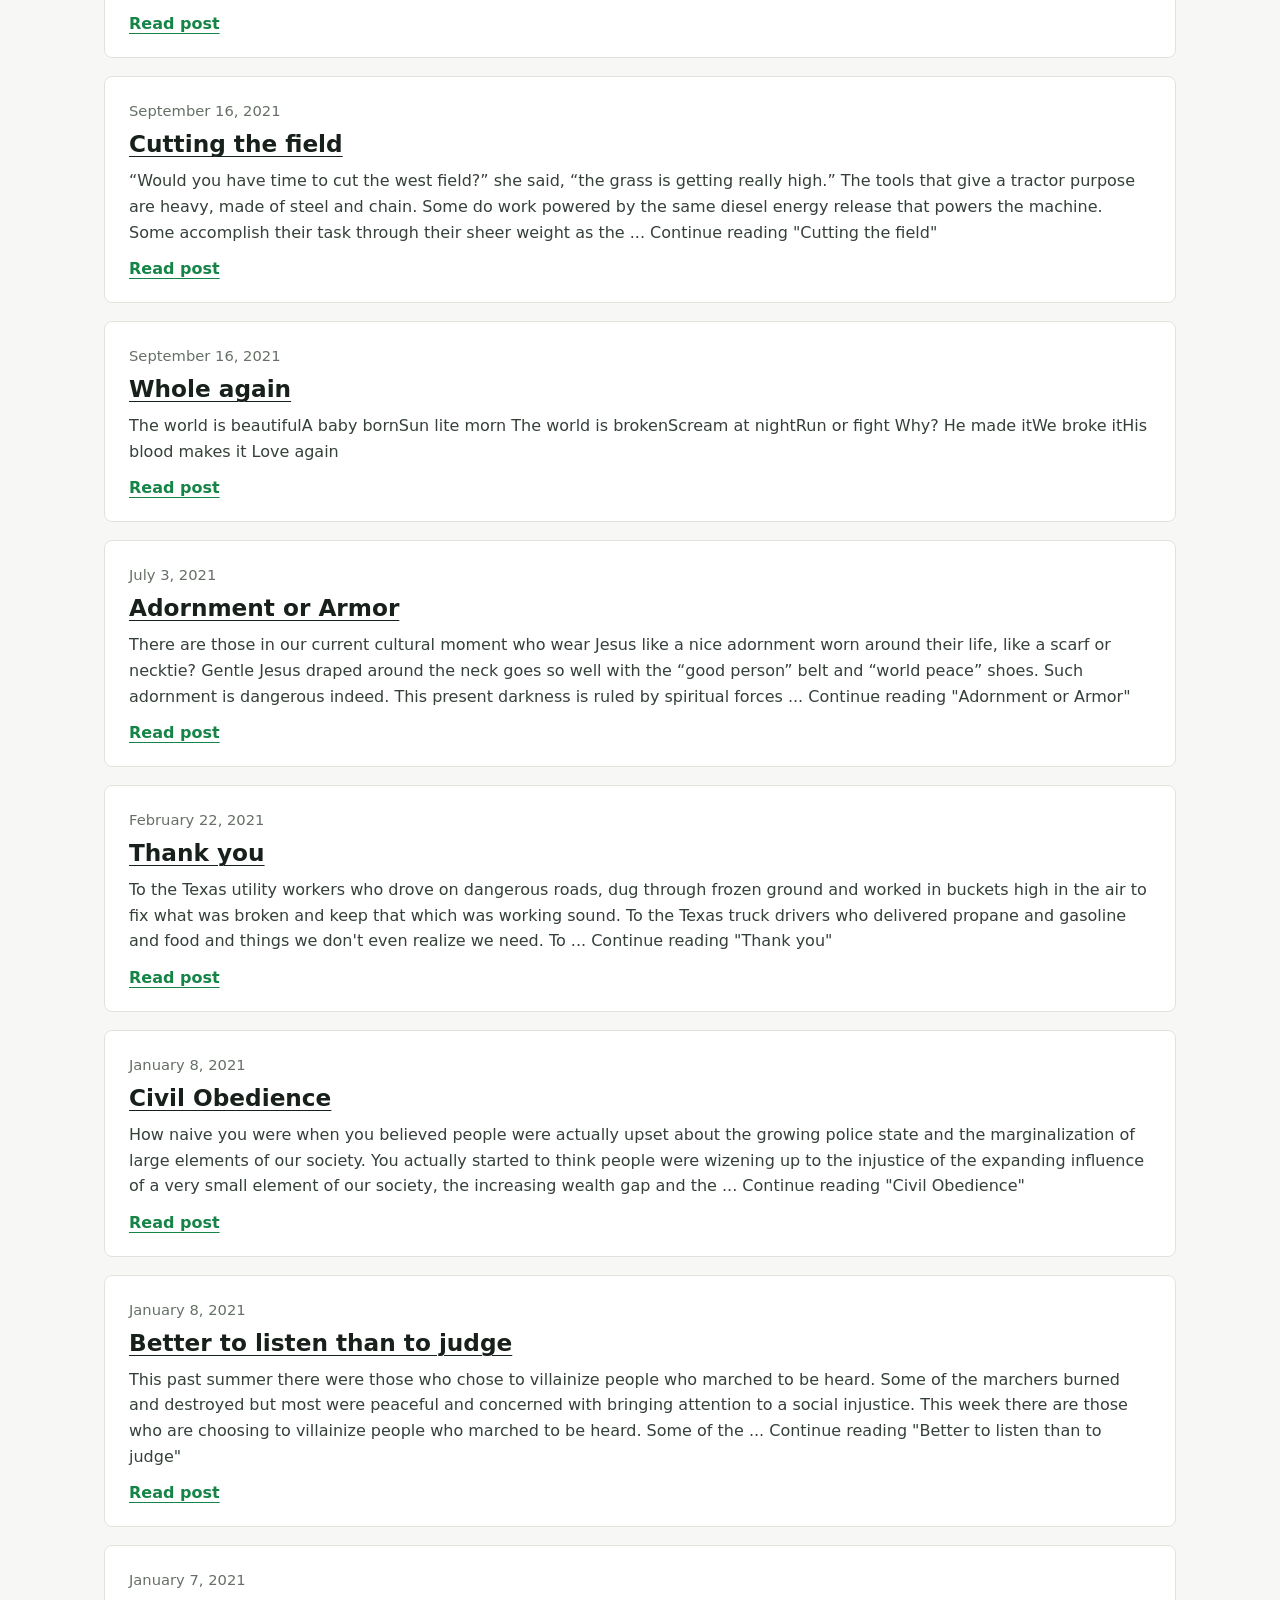
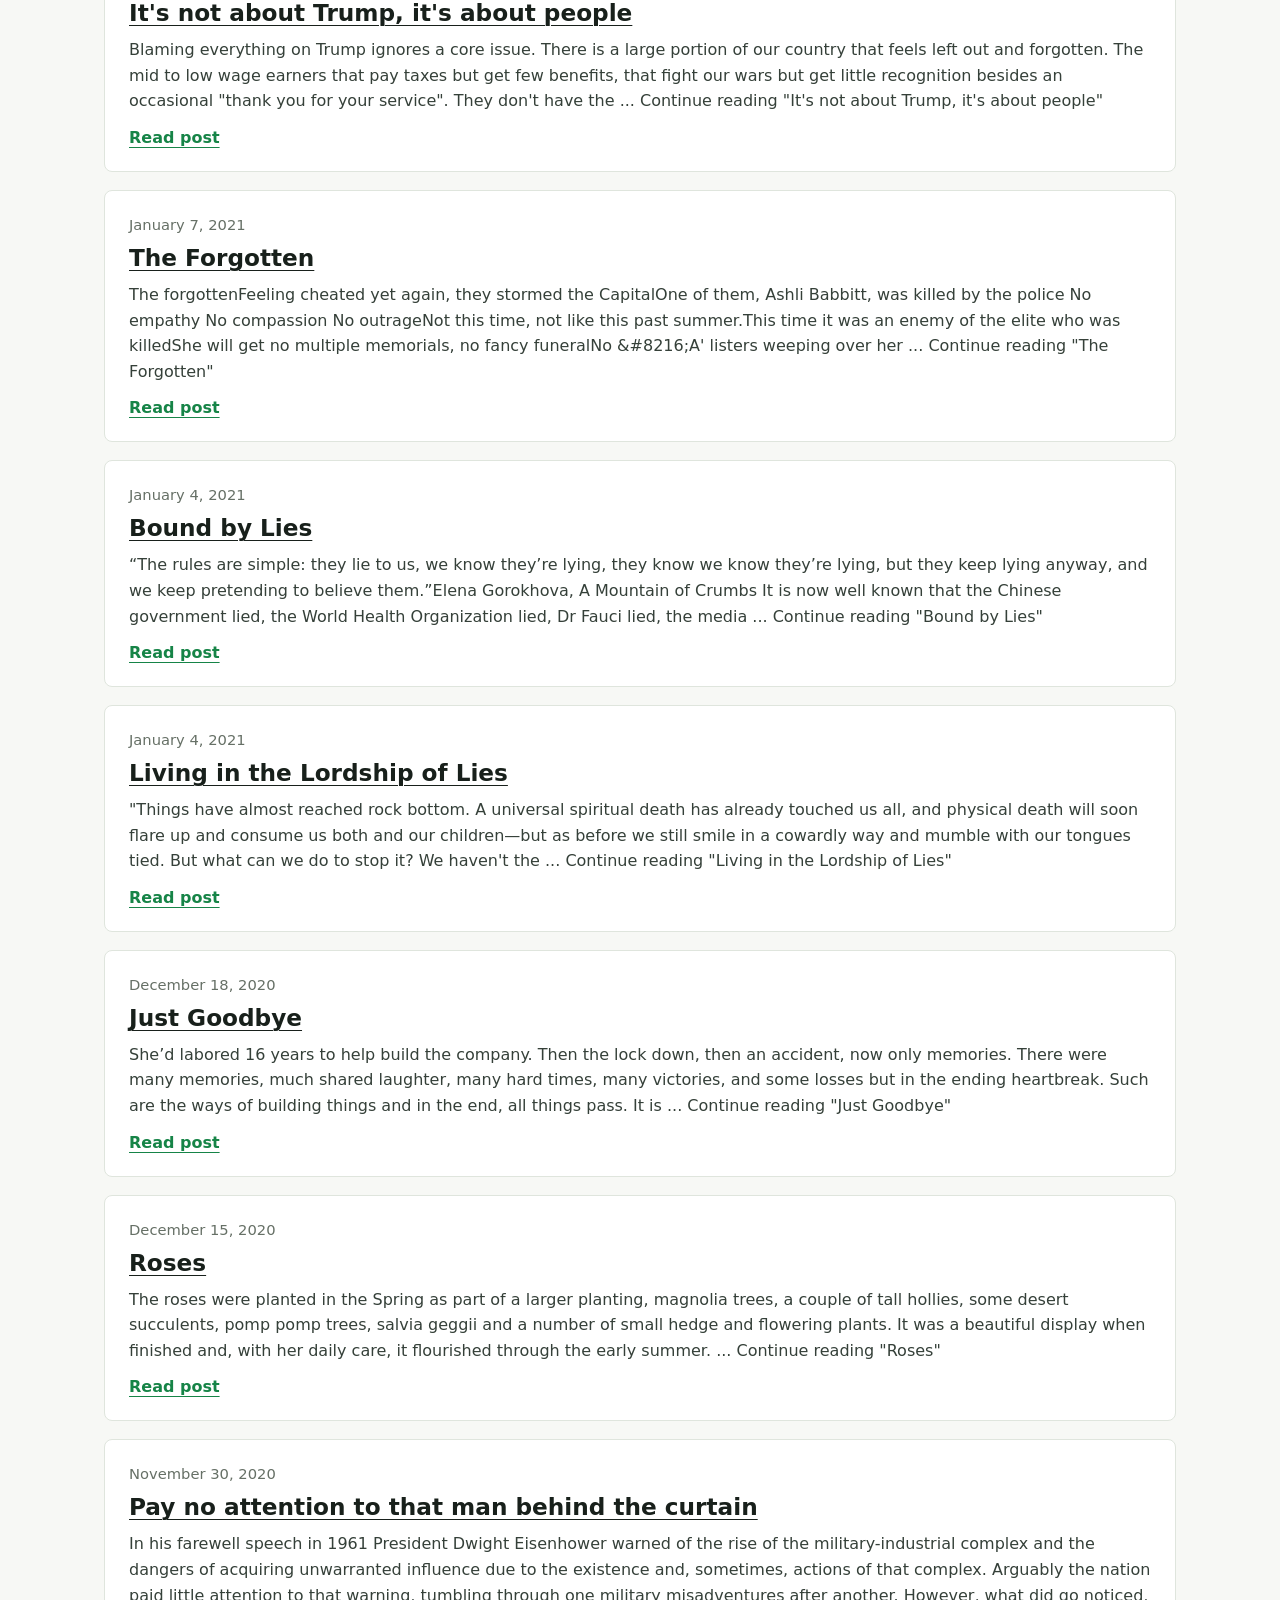
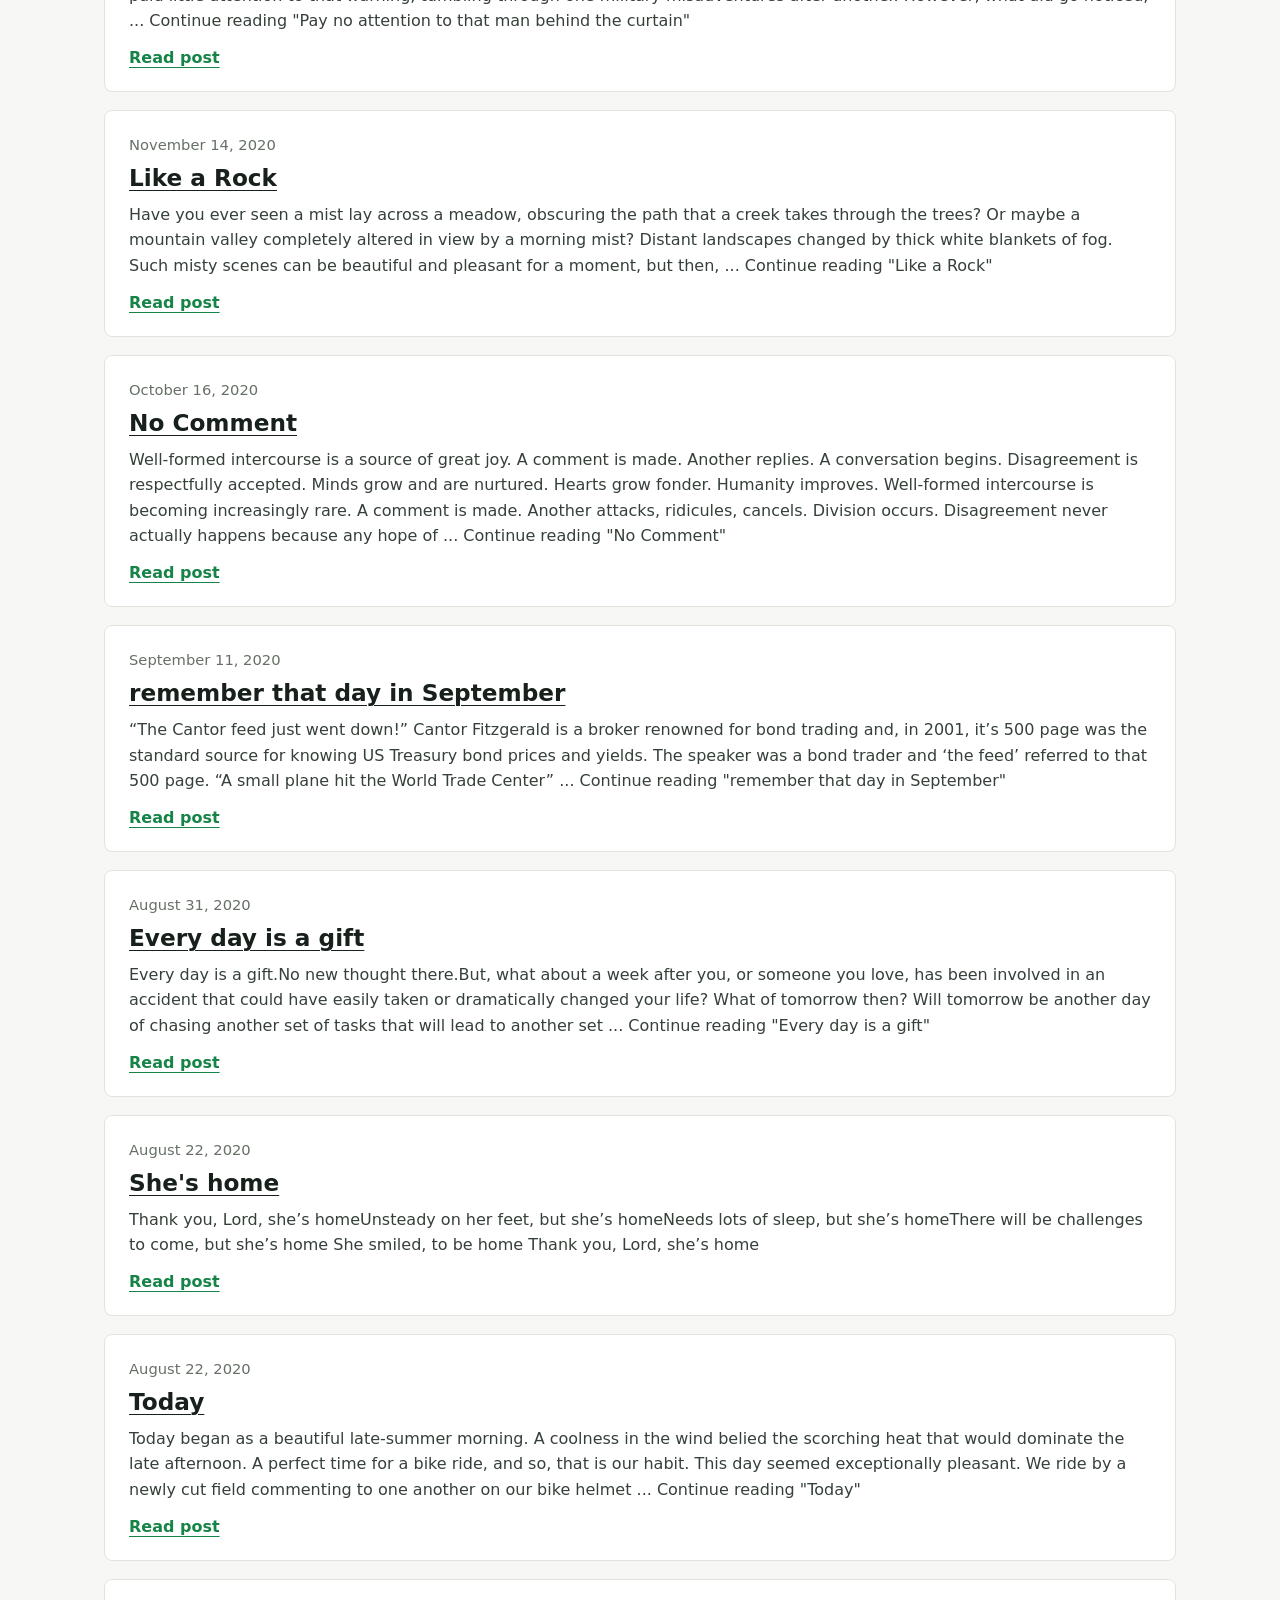
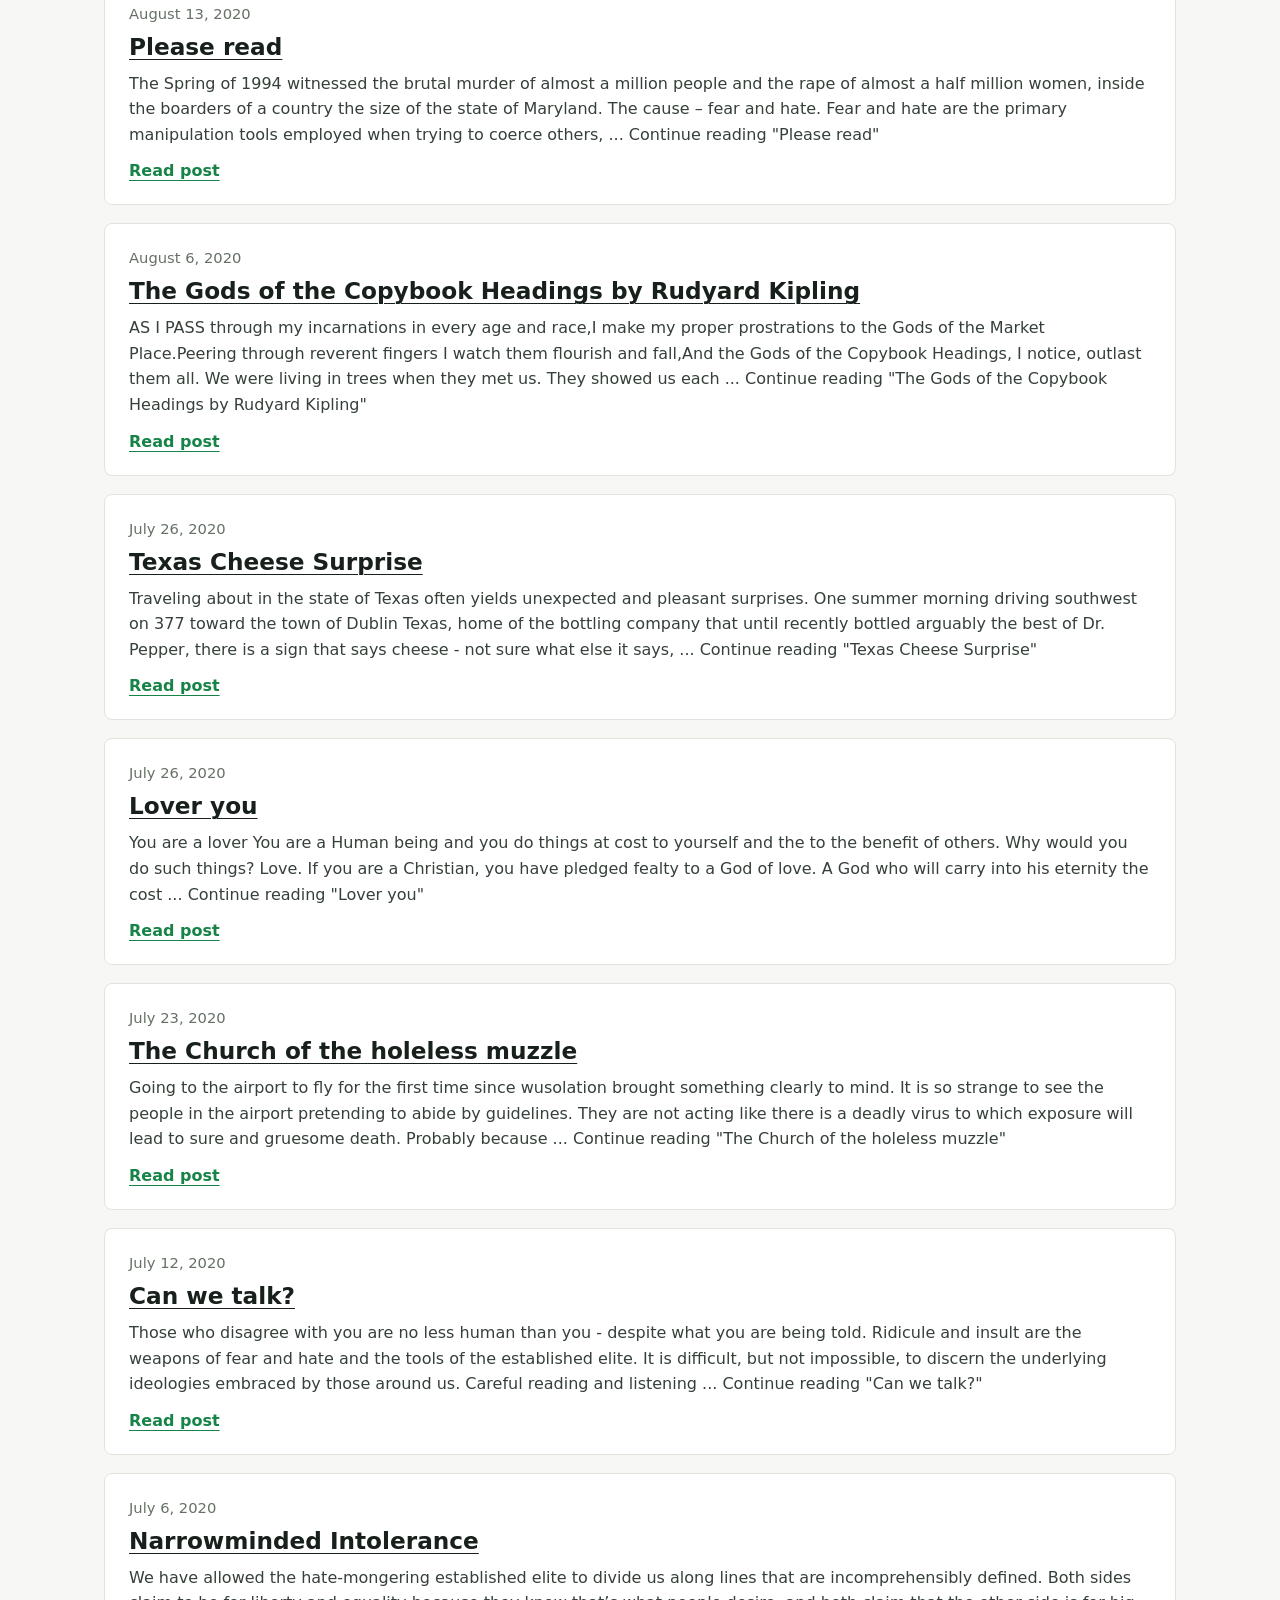
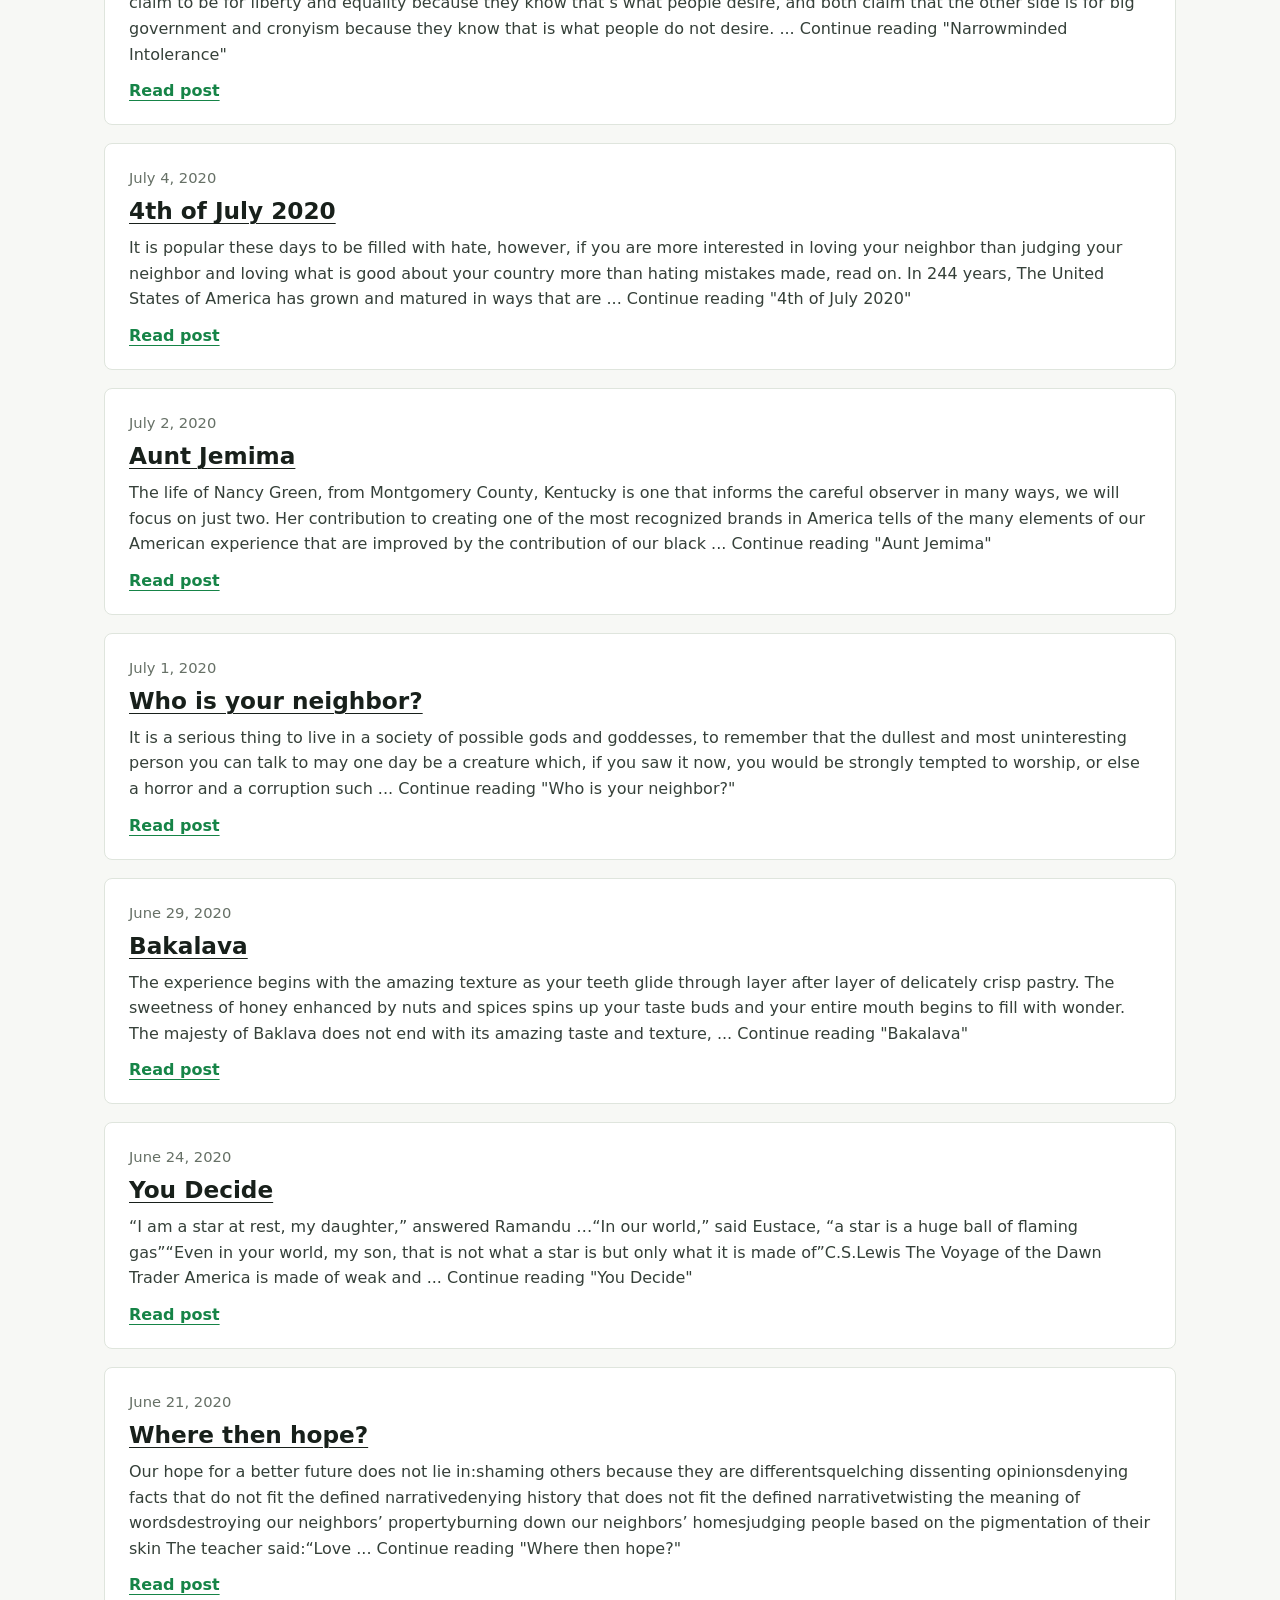
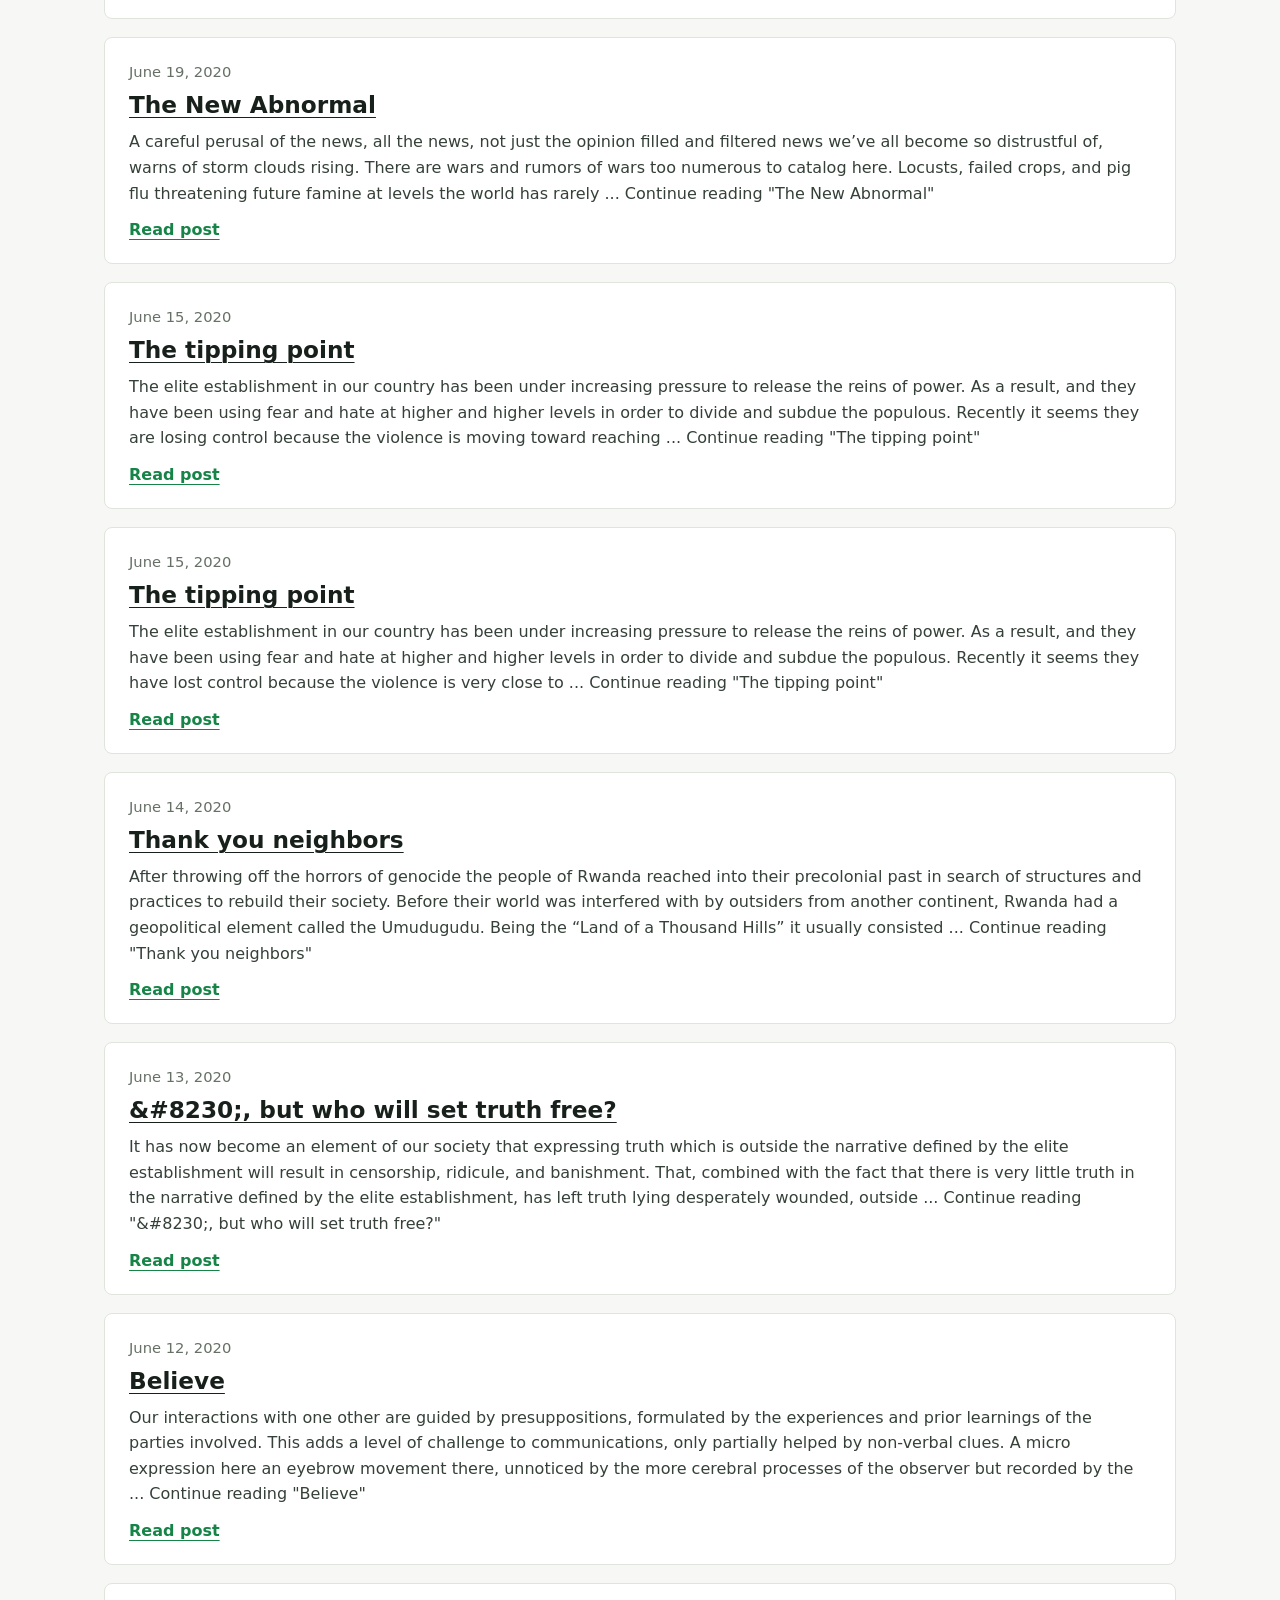
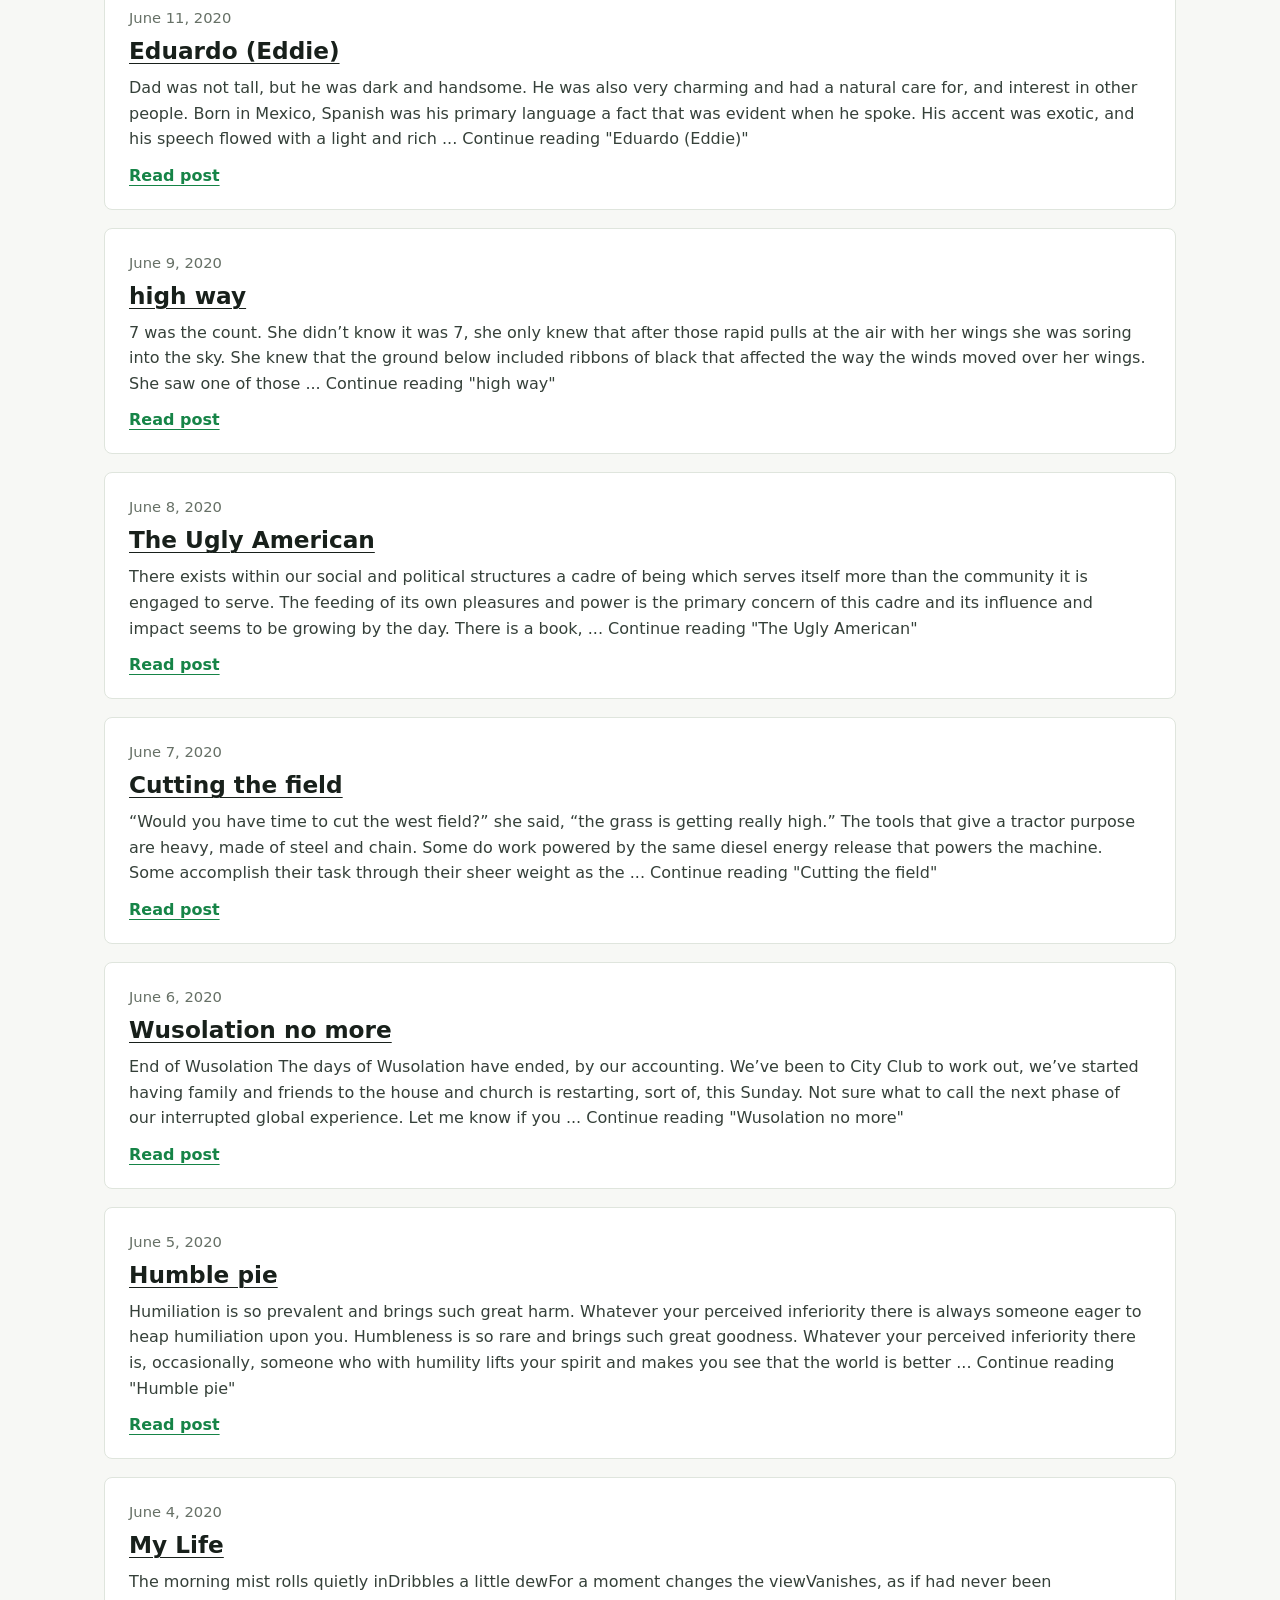
==== commit a3c765e2: "Update Golden Echoes tagline" ====
--- a/index.html
+++ b/index.html
@@ -25,8 +25,8 @@
       <section class="blog-hero" aria-labelledby="blog-title">
         <div class="blog-hero-inner">
           <p class="eyebrow">Golden Echoes</p>
-          <h1 id="blog-title">Blog</h1>
-          <p id="blog-subtitle" class="lede">Previous posts imported from WordPress.</p>
+          <h1 id="blog-title">GOLDEN ECHOES</h1>
+          <p id="blog-subtitle" class="lede">Life in the age of Applied Intelligence</p>
         </div>
       </section>
 
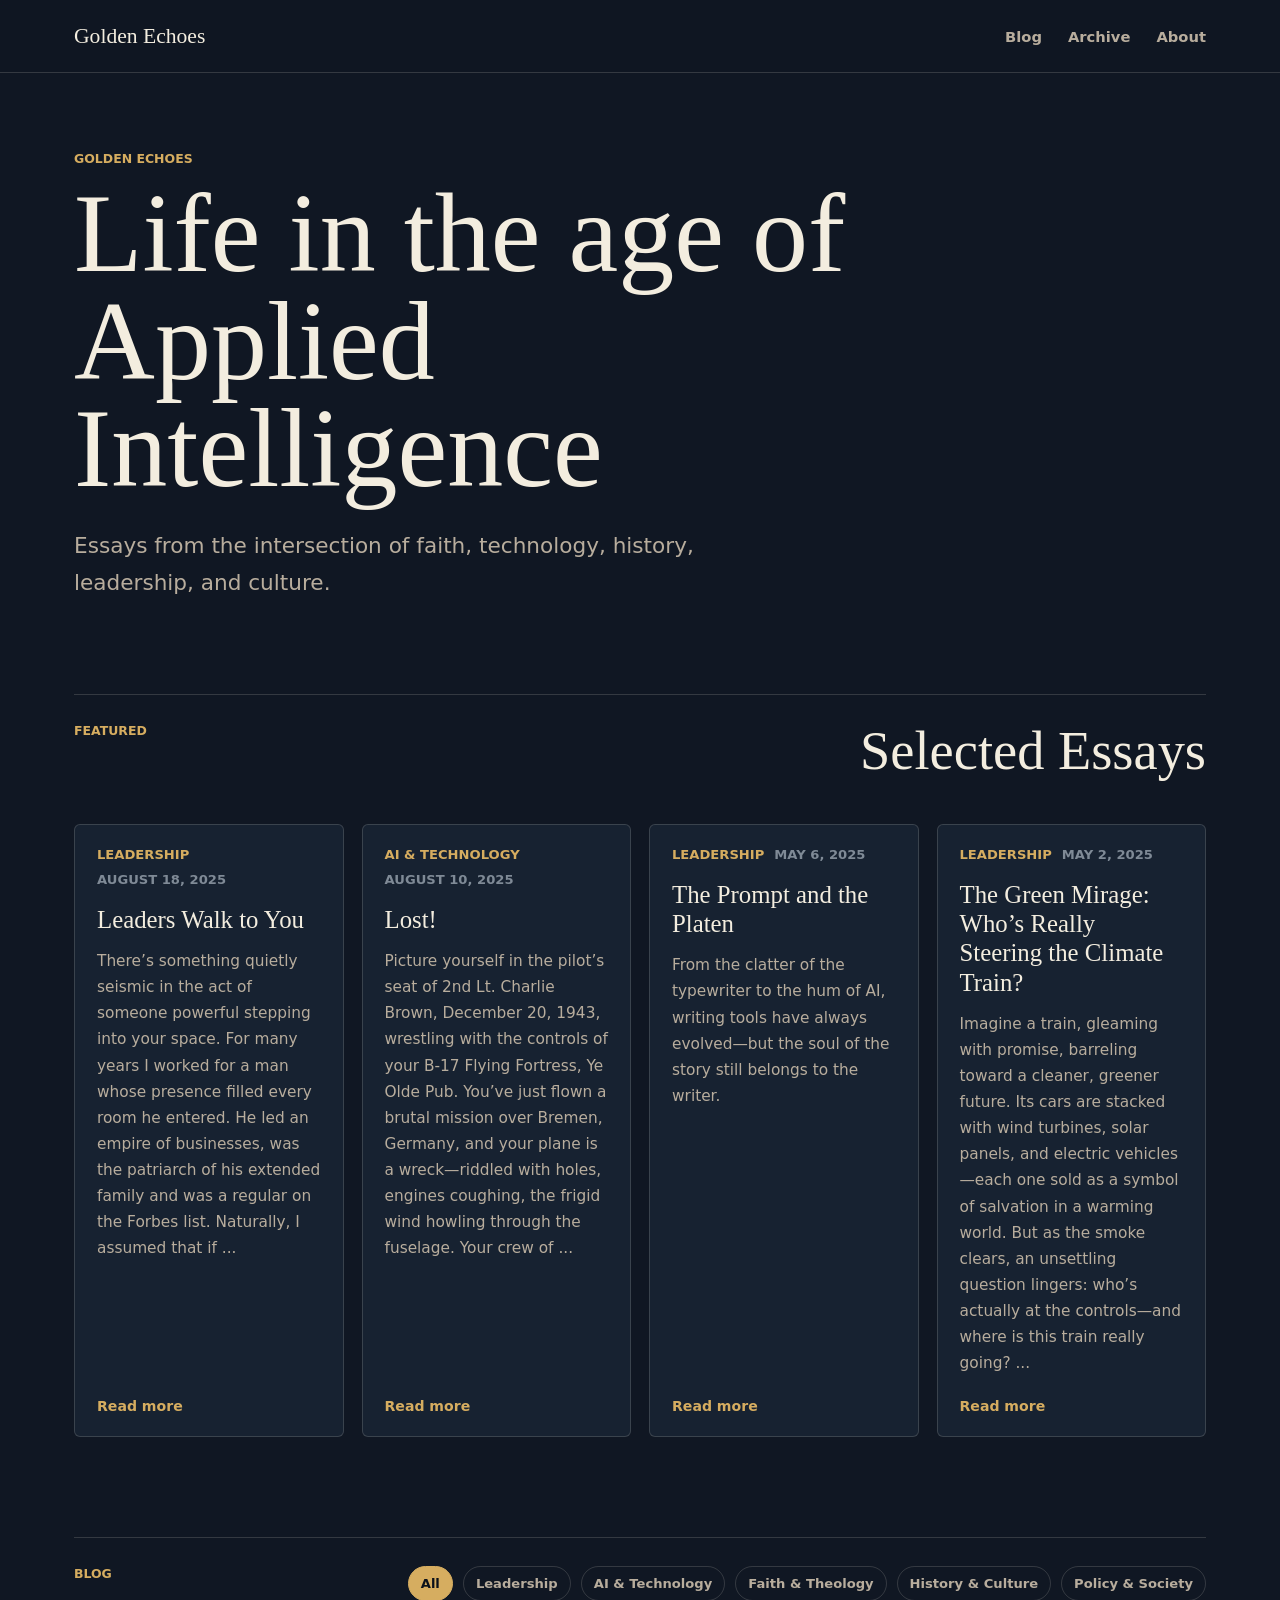
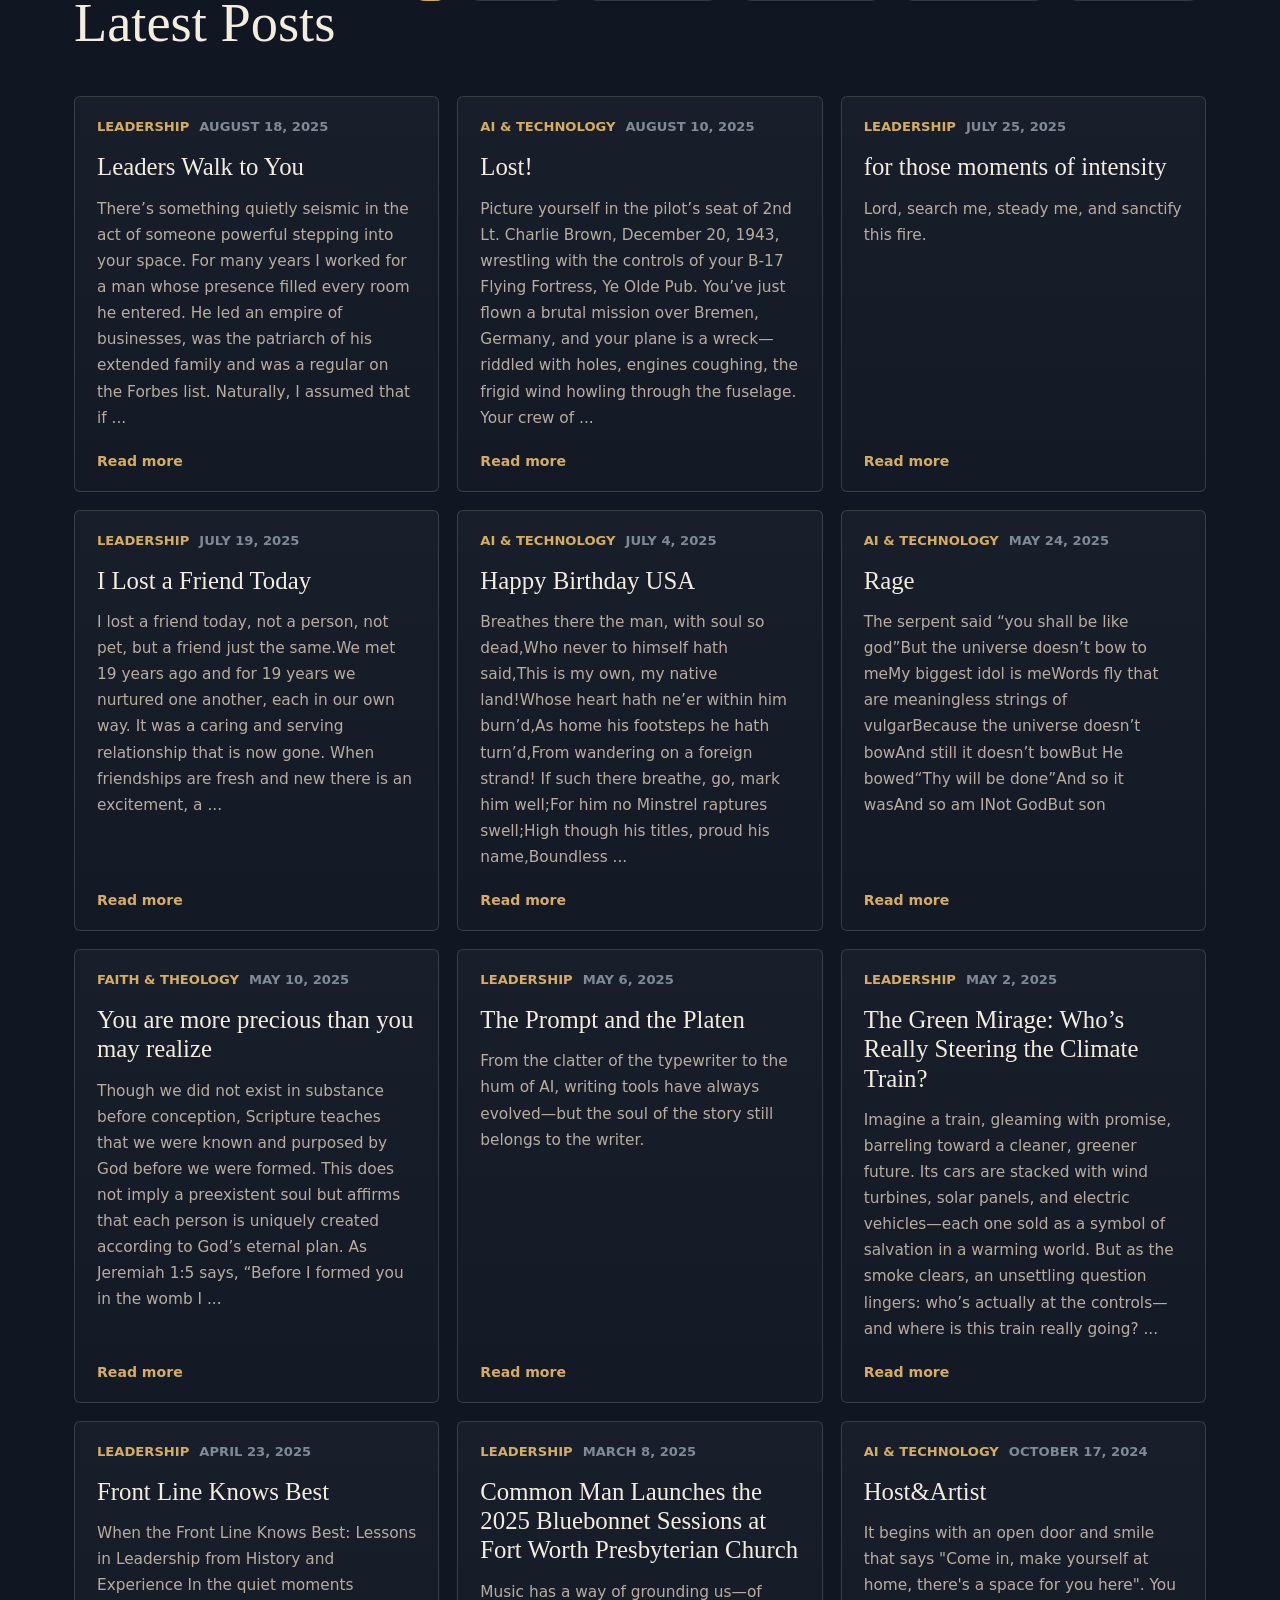
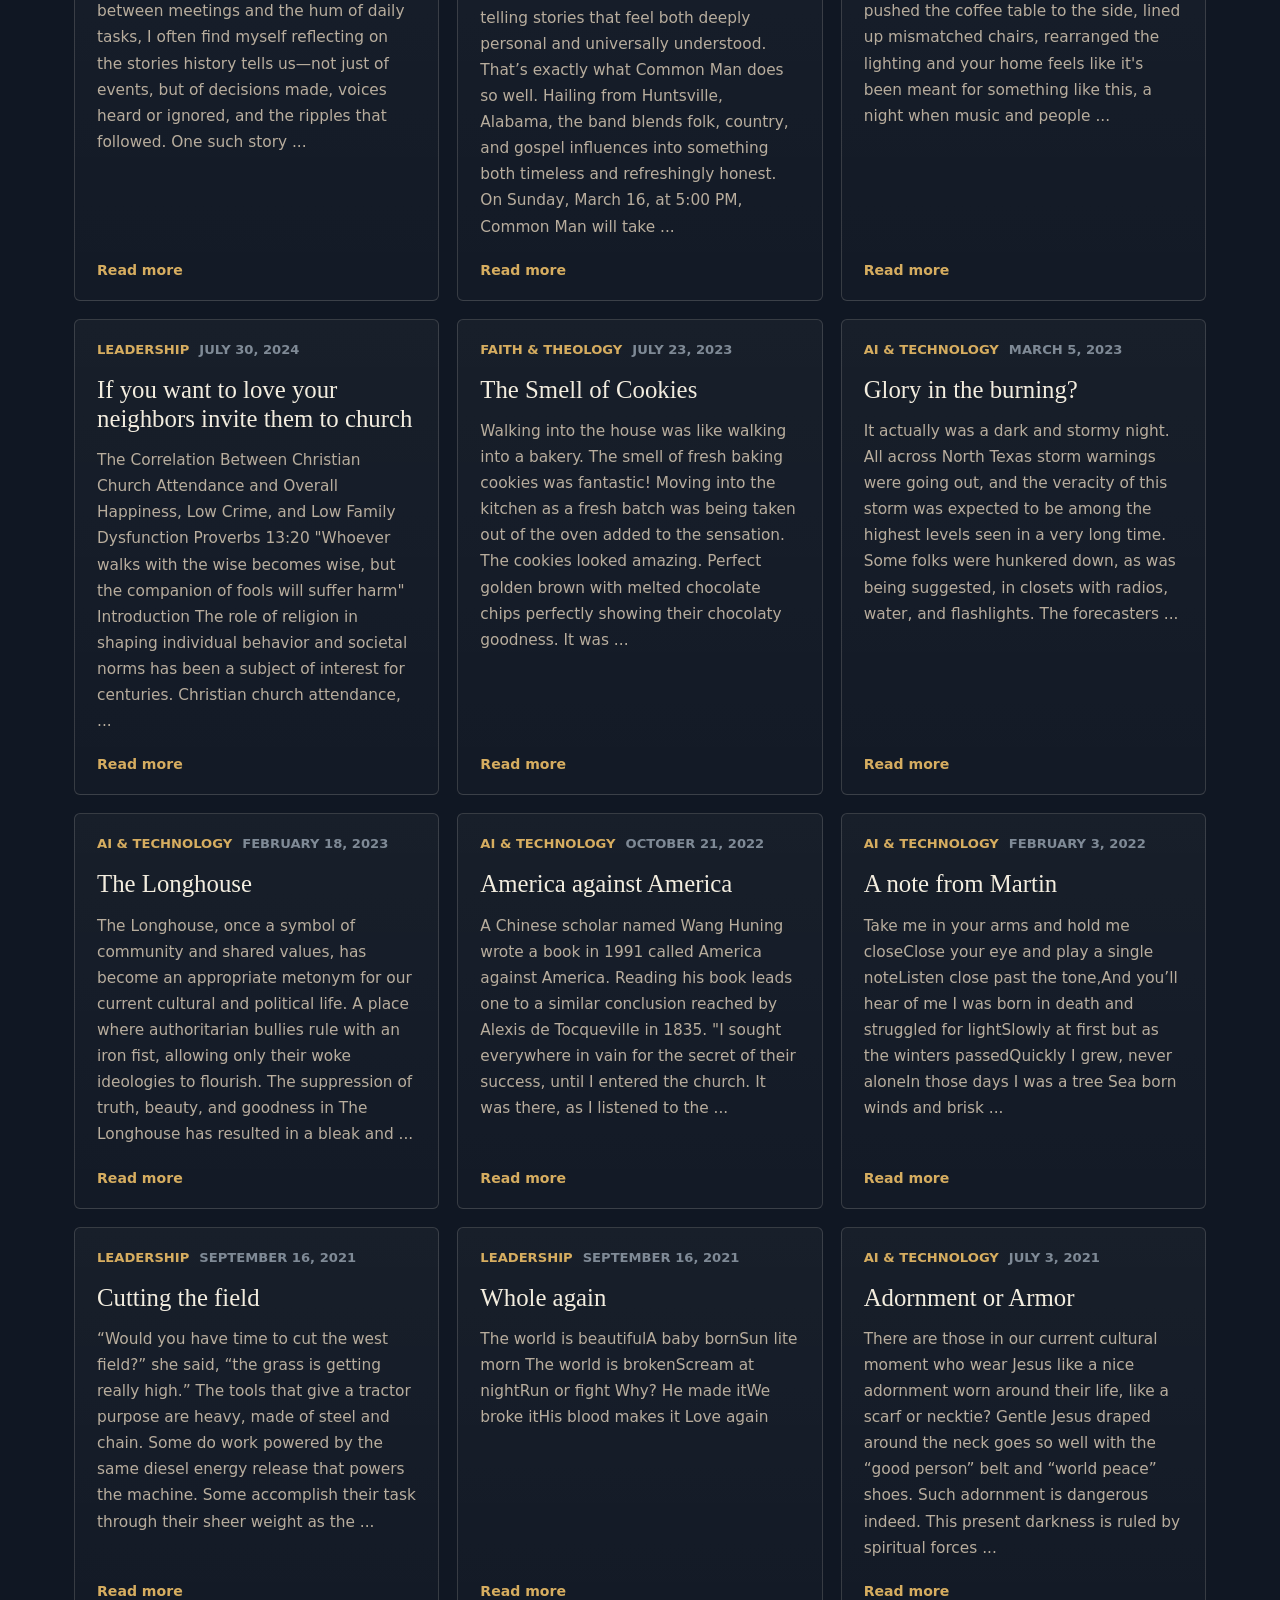
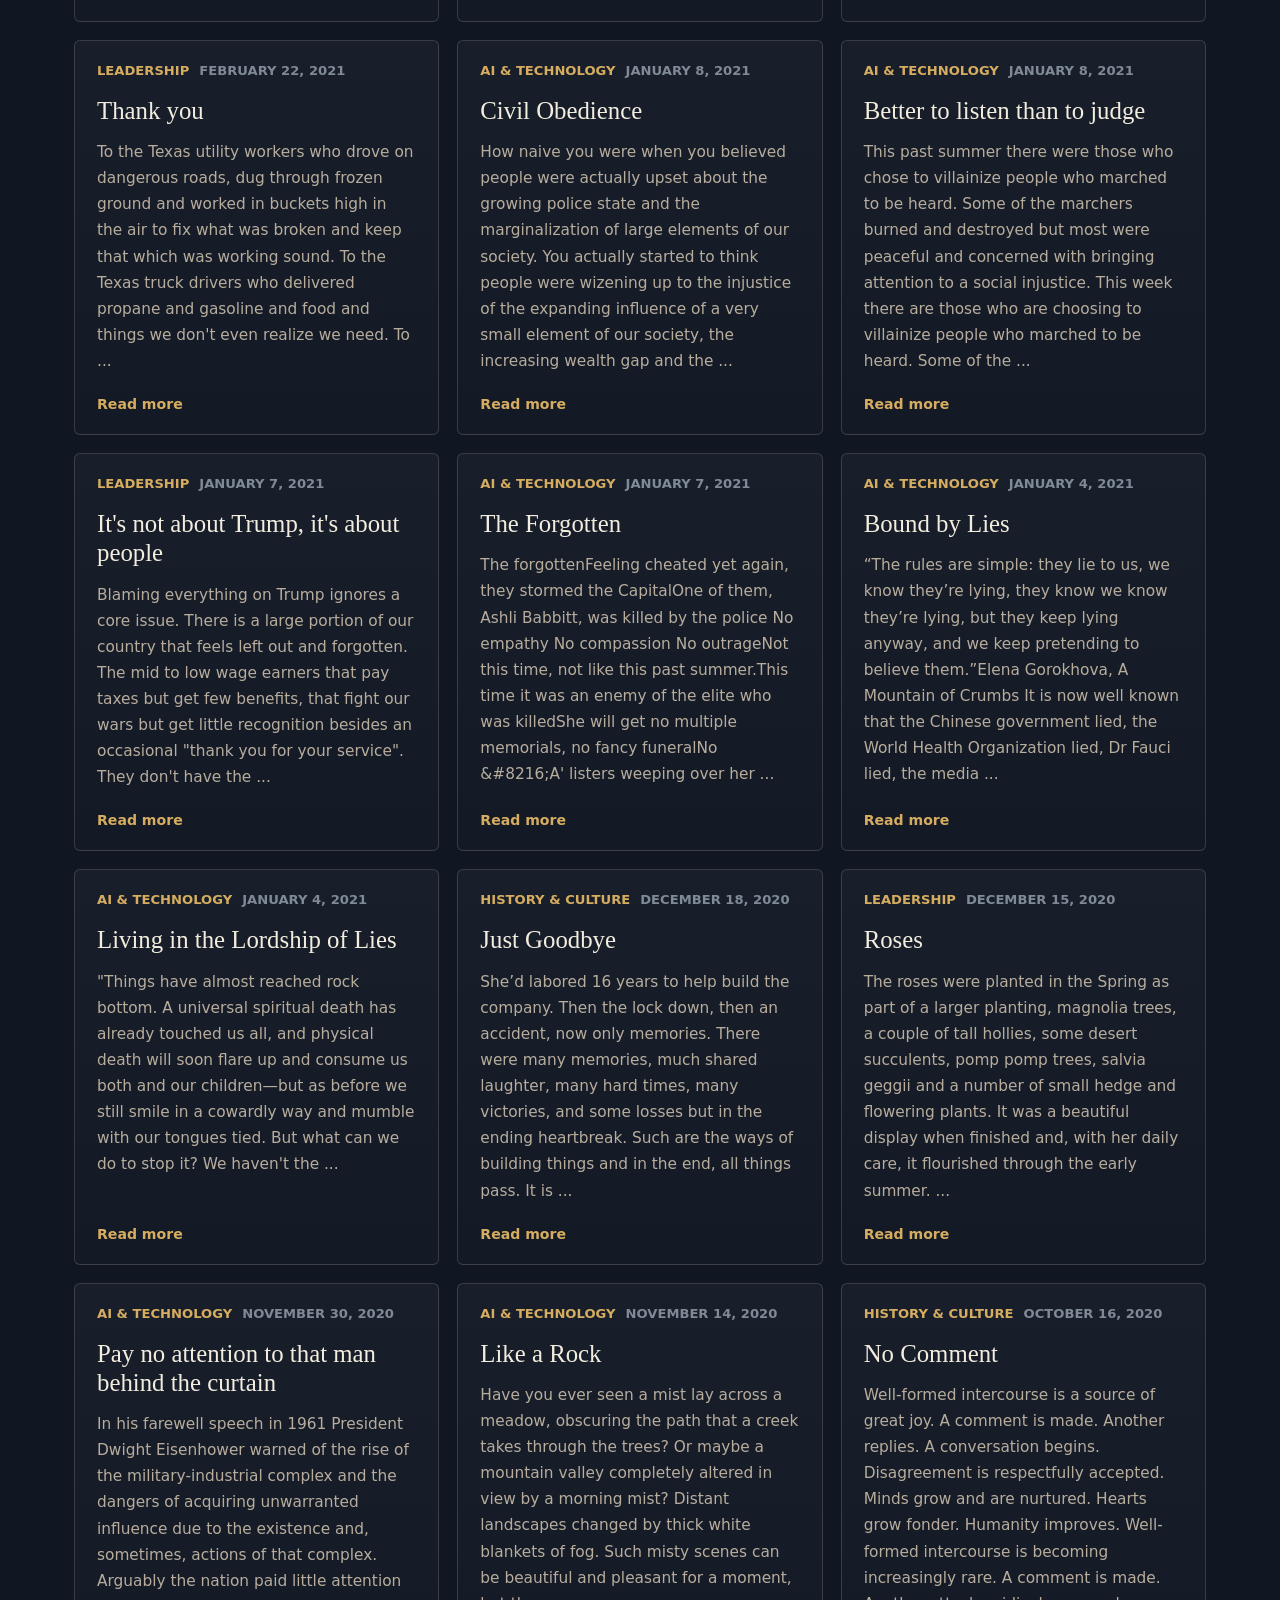
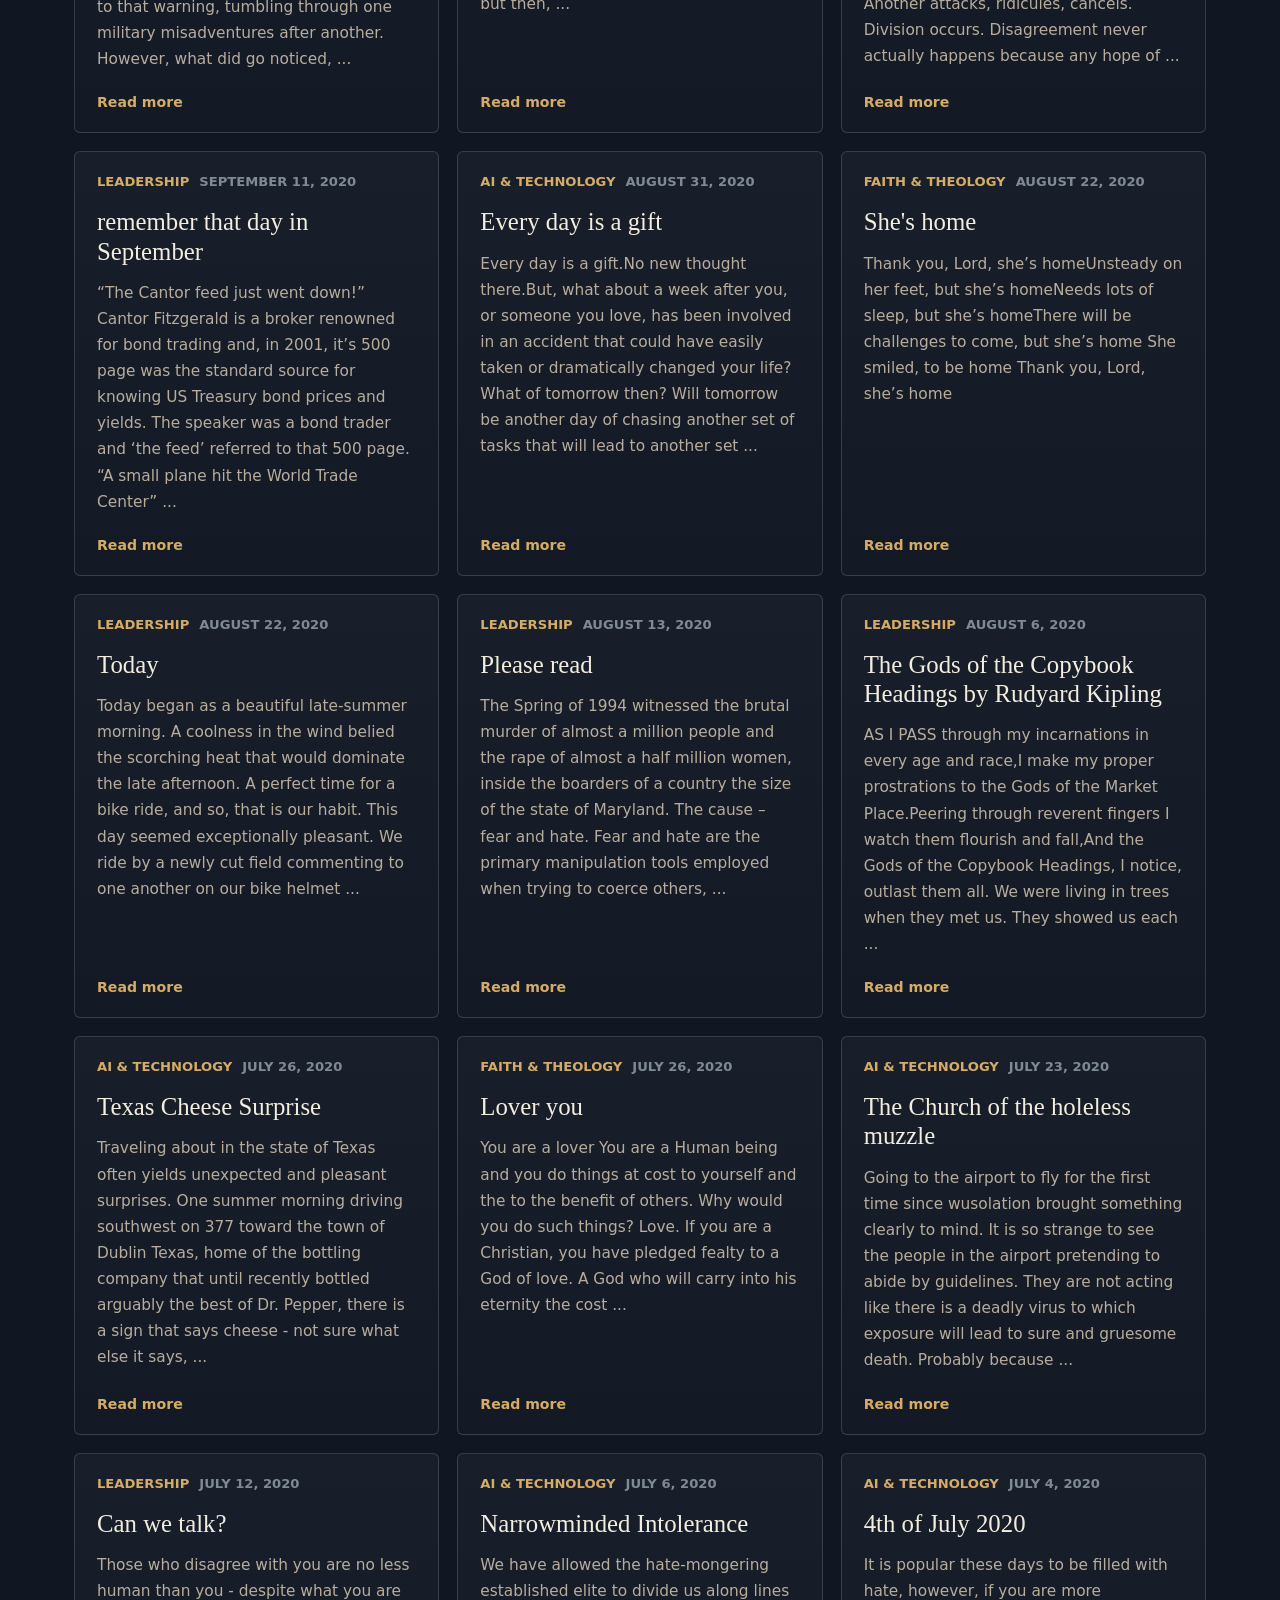
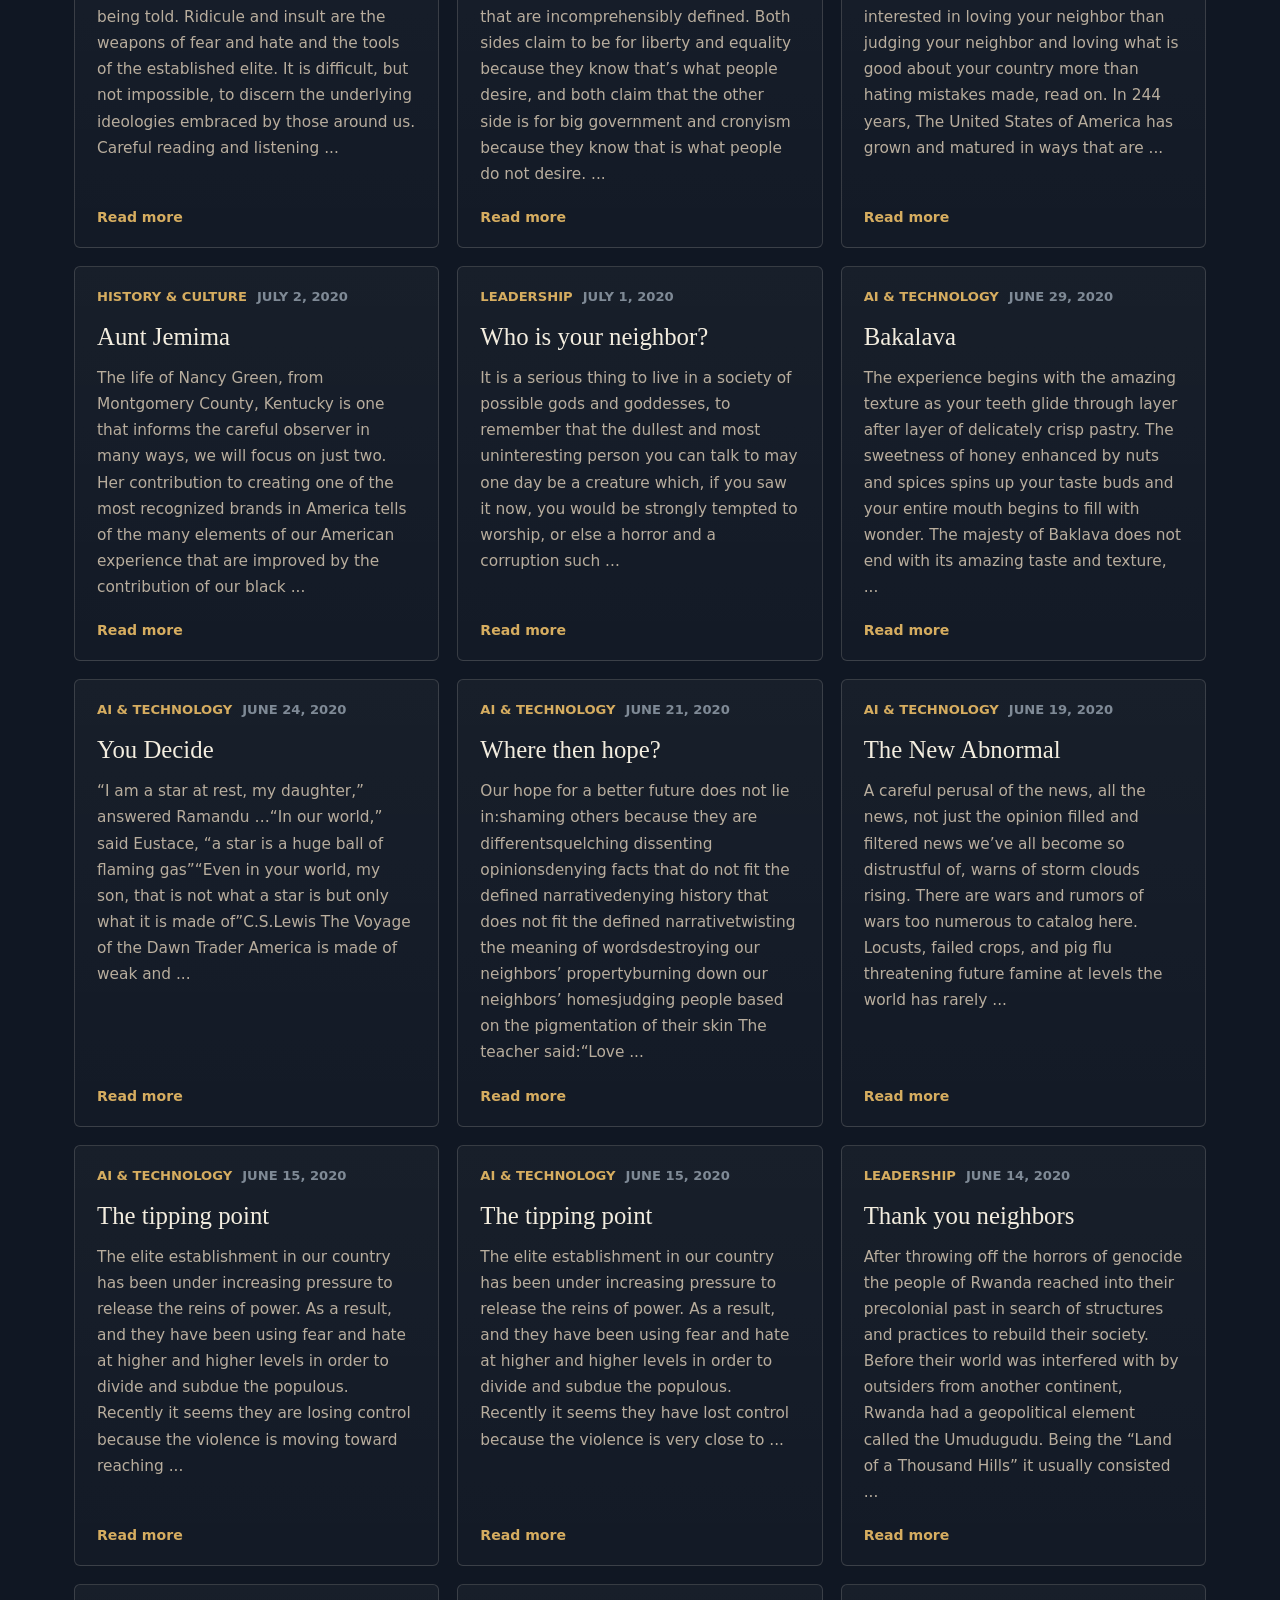
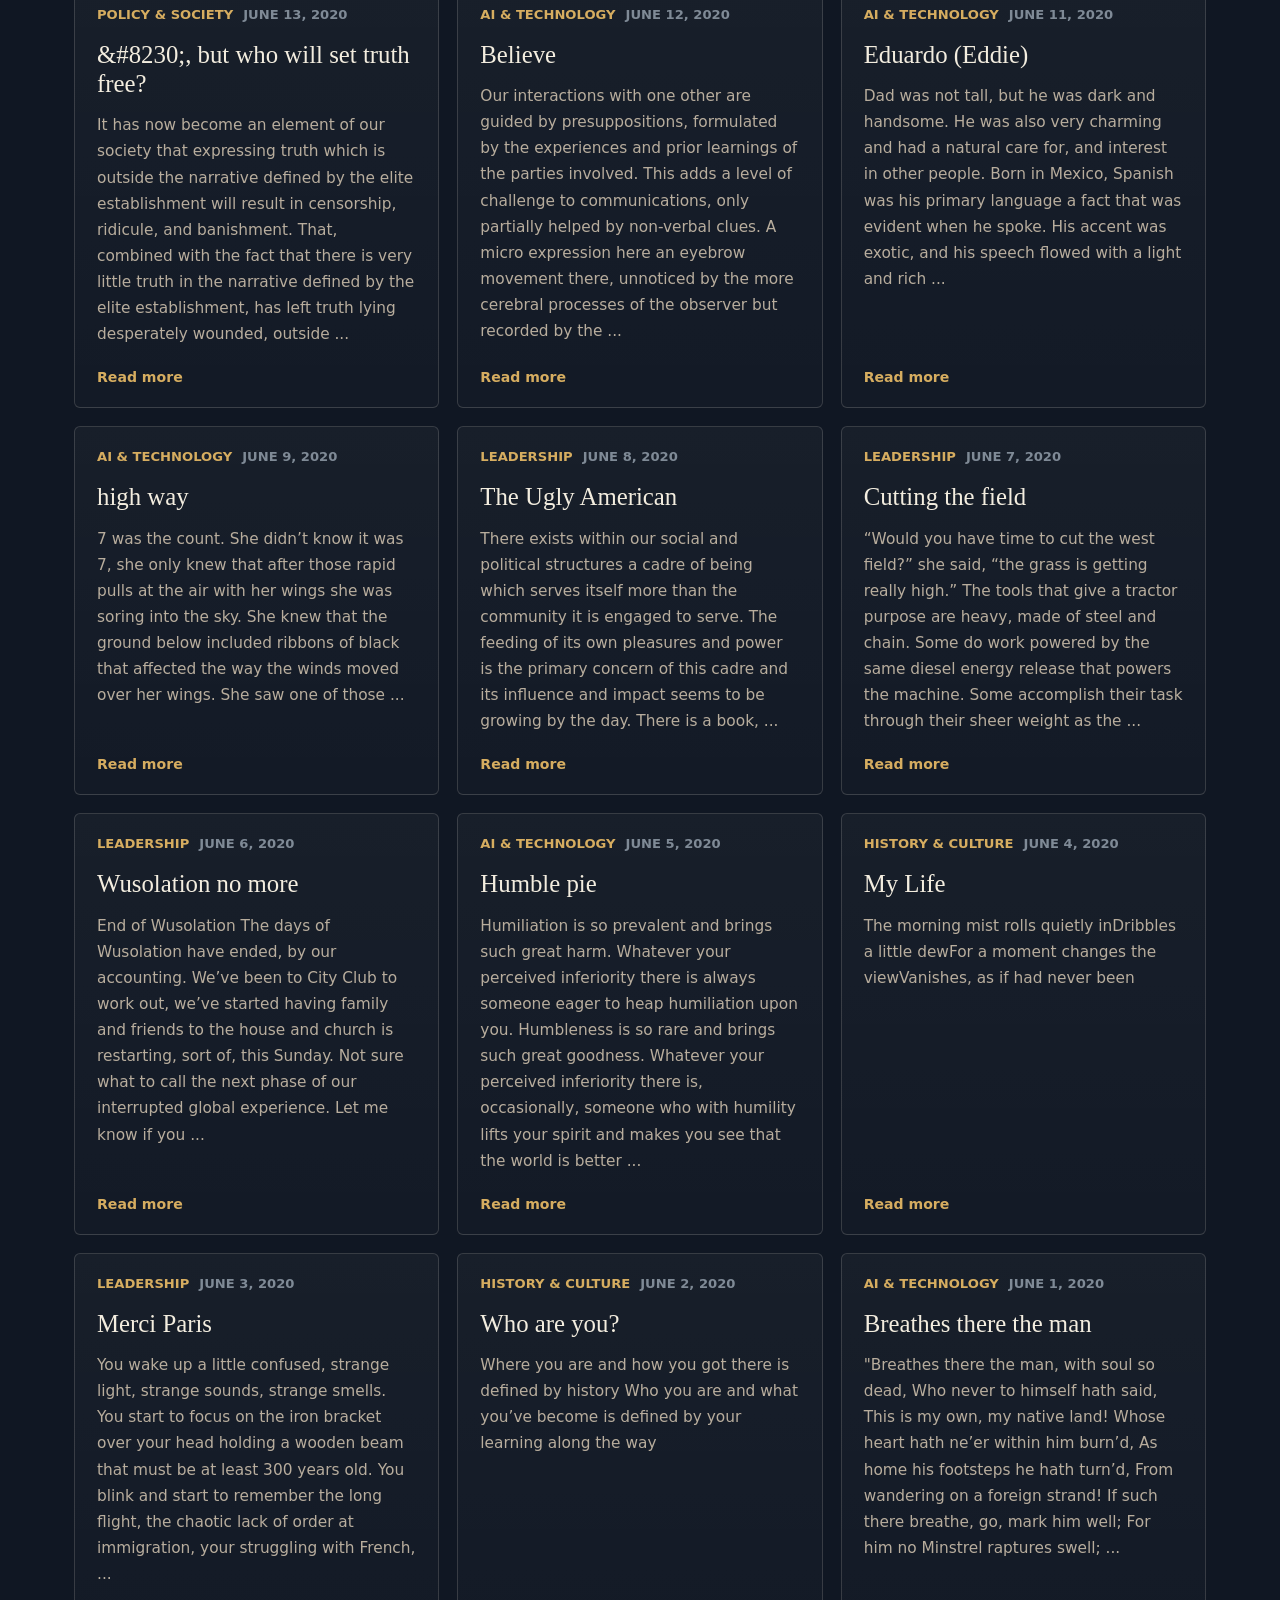
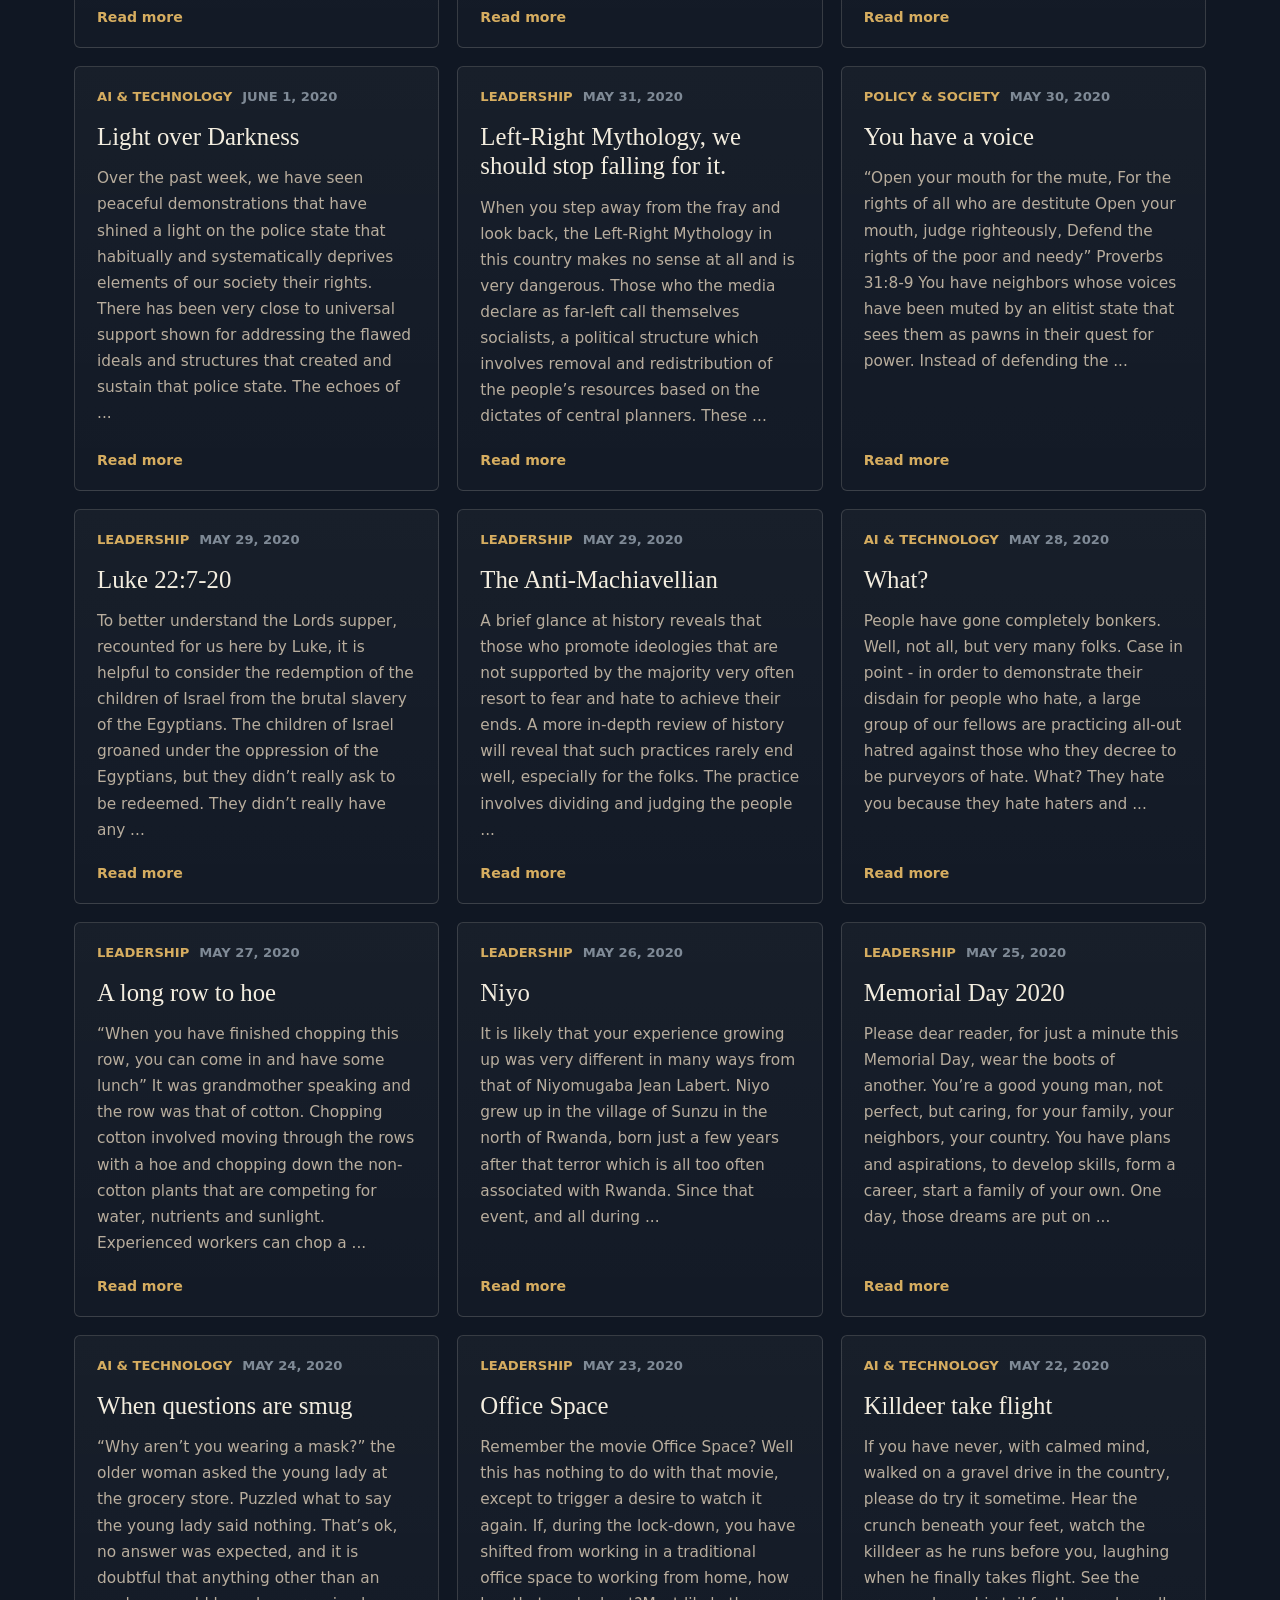
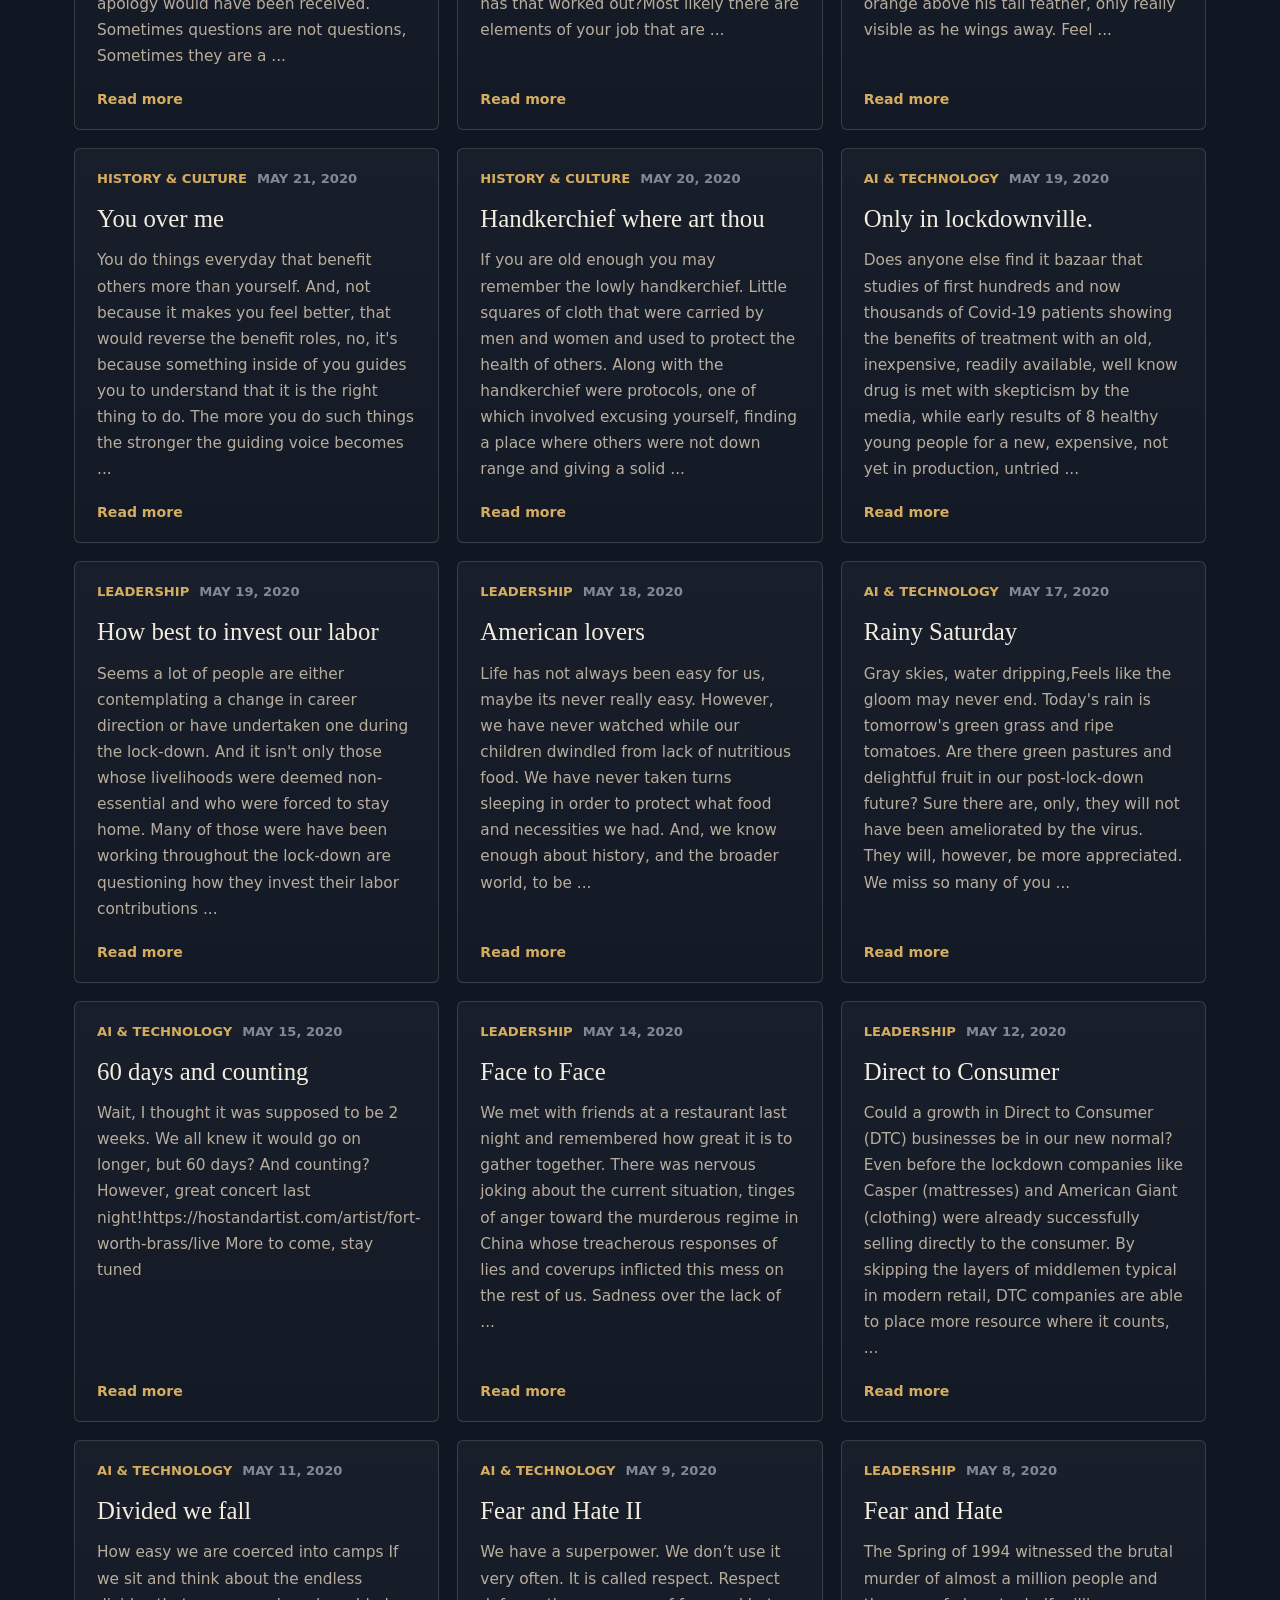
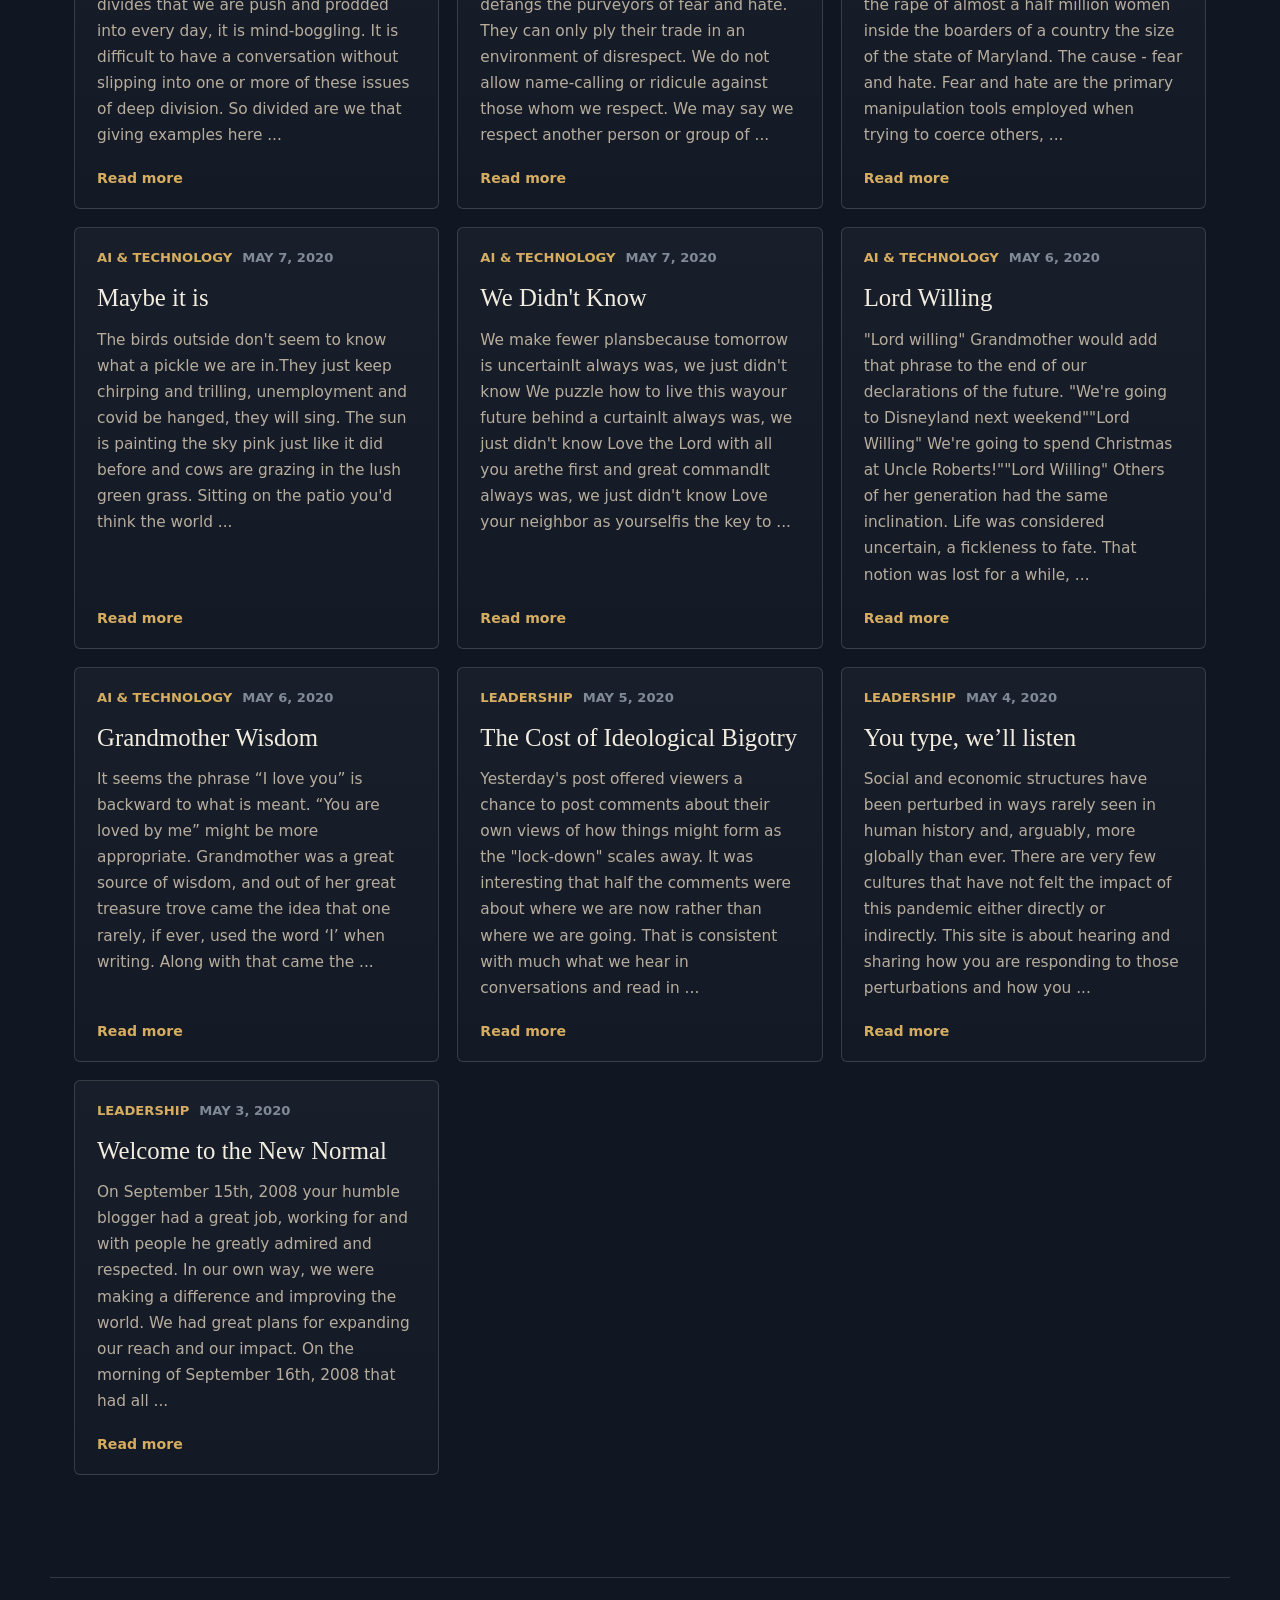
==== commit 35e93e07: "Redesign as editorial static blog" ====
--- a/index.html
+++ b/index.html
@@ -3,42 +3,69 @@
   <head>
     <meta charset="utf-8">
     <meta name="viewport" content="width=device-width, initial-scale=1">
-    <meta name="description" content="Golden Echoes blog archive.">
-    <title>Golden Echoes</title>
+    <meta name="description" content="Golden Echoes: Life in the age of Applied Intelligence. Essays at the intersection of faith, technology, history, and culture.">
+    <meta property="og:title" content="Golden Echoes">
+    <meta property="og:description" content="Life in the age of Applied Intelligence.">
+    <meta property="og:url" content="https://fretnoyz.github.io/goldenechoes.com/">
+    <title>Golden Echoes | Life in the age of Applied Intelligence</title>
     <link rel="stylesheet" href="assets/styles.css">
   </head>
-  <body data-blog-base="./">
+  <body data-page="home">
     <header class="site-header">
       <nav class="nav" aria-label="Primary">
-        <a class="brand" href="./" aria-label="Golden Echoes home">
-          <span class="brand-mark" aria-hidden="true"></span>
-          <span class="brand-text">Golden Echoes</span>
-        </a>
-        <div class="nav-links">
-          <a class="nav-link" href="./">Blog</a>
-          <a class="nav-link" href="status.html">Status</a>
+        <a class="brand" href="./" aria-label="Golden Echoes home">Golden Echoes</a>
+        <button class="menu-toggle" type="button" aria-expanded="false" aria-controls="nav-links">
+          <span></span>
+          <span></span>
+          <span></span>
+          <span class="sr-only">Menu</span>
+        </button>
+        <div id="nav-links" class="nav-links">
+          <a href="./">Blog</a>
+          <a href="archive.html">Archive</a>
+          <a href="about.html">About</a>
         </div>
       </nav>
     </header>
 
     <main>
-      <section class="blog-hero" aria-labelledby="blog-title">
-        <div class="blog-hero-inner">
-          <p class="eyebrow">Golden Echoes</p>
-          <h1 id="blog-title">GOLDEN ECHOES</h1>
-          <p id="blog-subtitle" class="lede">Life in the age of Applied Intelligence</p>
+      <section class="hero" aria-labelledby="site-title">
+        <div class="hero-inner">
+          <p class="kicker">Golden Echoes</p>
+          <h1 id="site-title">Life in the age of Applied Intelligence</h1>
+          <p class="hero-copy">Essays from the intersection of faith, technology, history, leadership, and culture.</p>
         </div>
       </section>
 
-      <section class="content-section blog-section" aria-live="polite">
-        <div id="blog-content"></div>
+      <section class="featured-section" aria-labelledby="featured-title">
+        <div class="section-heading">
+          <p class="kicker">Featured</p>
+          <h2 id="featured-title">Selected Essays</h2>
+        </div>
+        <div id="featured-posts" class="featured-grid" aria-live="polite">
+          <p class="loading">Loading featured posts...</p>
+        </div>
+      </section>
+
+      <section class="posts-section" aria-labelledby="latest-title">
+        <div class="section-heading with-filters">
+          <div>
+            <p class="kicker">Blog</p>
+            <h2 id="latest-title">Latest Posts</h2>
+          </div>
+          <div id="home-filters" class="filter-list" aria-label="Filter posts"></div>
+        </div>
+        <div id="post-grid" class="post-grid" aria-live="polite">
+          <p class="loading">Loading posts...</p>
+        </div>
       </section>
     </main>
 
     <footer class="site-footer">
-      <p>Hosted on GitHub Pages.</p>
+      <p>Golden Echoes</p>
+      <p>Life in the age of Applied Intelligence</p>
     </footer>
 
-    <script src="assets/blog.js"></script>
+    <script src="assets/site.js"></script>
   </body>
 </html>
--- a/assets/styles.css
+++ b/assets/styles.css
@@ -1,40 +1,57 @@
 :root {
-  color-scheme: light;
-  --bg: #f7f8f5;
-  --surface: #ffffff;
-  --surface-alt: #eef2ed;
-  --text: #18201b;
-  --muted: #667066;
-  --border: #dfe5dd;
-  --green: #168447;
-  --amber: #a56300;
-  --red: #ba2d2d;
-  --blue: #2563a6;
-  --shadow: 0 18px 48px rgba(24, 32, 27, 0.08);
-  font-family: Inter, ui-sans-serif, system-ui, -apple-system, BlinkMacSystemFont, "Segoe UI", sans-serif;
+  color-scheme: dark;
+  --bg: #101723;
+  --panel: #172231;
+  --panel-soft: #1d2a3a;
+  --text: #f3eddf;
+  --muted: #b8ad9d;
+  --faint: #7f8a96;
+  --line: rgba(243, 237, 223, 0.16);
+  --gold: #d6ad60;
+  --gold-dark: #9e7939;
+  --ink: #0b111a;
+  --serif: Georgia, "Times New Roman", serif;
+  --sans: Inter, ui-sans-serif, system-ui, -apple-system, BlinkMacSystemFont, "Segoe UI", sans-serif;
 }
 
 * {
   box-sizing: border-box;
 }
 
+html {
+  scroll-behavior: smooth;
+}
+
 body {
-  margin: 0;
   background: var(--bg);
   color: var(--text);
+  font-family: var(--sans);
+  margin: 0;
 }
 
 a {
   color: inherit;
 }
 
+.sr-only {
+  clip: rect(0, 0, 0, 0);
+  border: 0;
+  height: 1px;
+  margin: -1px;
+  overflow: hidden;
+  padding: 0;
+  position: absolute;
+  white-space: nowrap;
+  width: 1px;
+}
+
 .site-header {
-  background: rgba(247, 248, 245, 0.9);
-  border-bottom: 1px solid var(--border);
+  background: rgba(16, 23, 35, 0.92);
+  border-bottom: 1px solid var(--line);
   position: sticky;
   top: 0;
-  z-index: 10;
-  backdrop-filter: blur(16px);
+  z-index: 20;
+  backdrop-filter: blur(18px);
 }
 
 .nav {
@@ -42,421 +59,488 @@
   display: flex;
   justify-content: space-between;
   margin: 0 auto;
-  max-width: 1120px;
-  min-height: 64px;
+  max-width: 1180px;
+  min-height: 72px;
   padding: 0 24px;
 }
 
 .brand {
+  color: var(--text);
+  font-family: var(--serif);
+  font-size: 1.35rem;
+  letter-spacing: 0;
+  text-decoration: none;
+}
+
+.nav-links {
   align-items: center;
-  display: inline-flex;
-  gap: 10px;
+  display: flex;
+  gap: 26px;
+}
+
+.nav-links a {
+  color: var(--muted);
+  font-size: 0.92rem;
   font-weight: 700;
   text-decoration: none;
 }
 
-.brand-mark {
-  background: var(--green);
-  border-radius: 999px;
-  box-shadow: 0 0 0 6px rgba(22, 132, 71, 0.14);
-  display: inline-block;
-  height: 12px;
-  width: 12px;
-}
-
-.brand-text {
-  font-size: 1rem;
-}
-
-.nav-link {
-  color: var(--muted);
-  font-size: 0.94rem;
-  font-weight: 650;
-  text-decoration: none;
-}
-
-.nav-links {
+.nav-links a:hover,
+.read-more:hover,
+.back-link:hover {
+  color: var(--gold);
+}
+
+.menu-toggle {
   align-items: center;
-  display: flex;
-  gap: 18px;
-}
-
-.status-band {
-  background: var(--surface);
-  border-bottom: 1px solid var(--border);
-}
-
-.blog-hero {
-  background: var(--surface);
-  border-bottom: 1px solid var(--border);
-}
-
-.blog-hero-inner {
+  background: transparent;
+  border: 1px solid var(--line);
+  border-radius: 4px;
+  display: none;
+  flex-direction: column;
+  gap: 4px;
+  height: 40px;
+  justify-content: center;
+  padding: 0;
+  width: 44px;
+}
+
+.menu-toggle span:not(.sr-only) {
+  background: var(--text);
+  display: block;
+  height: 2px;
+  width: 18px;
+}
+
+.hero,
+.page-hero,
+.about-page {
   margin: 0 auto;
-  max-width: 900px;
-  padding: 62px 24px 44px;
-}
-
-.blog-section {
-  max-width: 900px;
-}
-
-.status-inner {
-  align-items: end;
-  display: grid;
-  gap: 32px;
-  grid-template-columns: minmax(0, 1fr) auto;
-  margin: 0 auto;
-  max-width: 1120px;
-  padding: 72px 24px 60px;
-}
-
-.eyebrow {
-  color: var(--green);
+  max-width: 1180px;
+  padding: 78px 24px 42px;
+}
+
+.hero {
+  min-height: 48vh;
+}
+
+.hero-inner {
+  max-width: 820px;
+}
+
+.kicker {
+  color: var(--gold);
   font-size: 0.78rem;
   font-weight: 800;
   letter-spacing: 0;
-  margin: 0 0 12px;
+  margin: 0 0 14px;
   text-transform: uppercase;
 }
 
 h1,
 h2,
+h3,
 p {
   margin-top: 0;
 }
 
+h1,
+h2,
+h3 {
+  font-family: var(--serif);
+  font-weight: 500;
+  letter-spacing: 0;
+}
+
 h1 {
-  font-size: clamp(2.25rem, 7vw, 4.75rem);
-  letter-spacing: 0;
-  line-height: 0.98;
+  font-size: clamp(3rem, 10vw, 7rem);
+  line-height: 0.96;
+  margin-bottom: 24px;
+  max-width: 900px;
+}
+
+h2 {
+  font-size: clamp(2rem, 5vw, 3.4rem);
+  line-height: 1.05;
   margin-bottom: 20px;
-  max-width: 760px;
-}
-
-h2 {
+}
+
+h3 {
   font-size: 1.55rem;
-  line-height: 1.2;
-  margin-bottom: 8px;
-}
-
-.lede {
-  color: var(--muted);
-  font-size: 1.14rem;
-  line-height: 1.6;
-  margin-bottom: 0;
-  max-width: 620px;
-}
-
-.status-summary {
-  align-items: center;
-  background: var(--surface-alt);
-  border: 1px solid var(--border);
-  border-radius: 8px;
-  display: flex;
-  gap: 14px;
-  min-width: 280px;
-  padding: 18px;
-}
-
-.summary-dot,
-.component-dot {
+  line-height: 1.18;
+  margin-bottom: 14px;
+}
+
+.hero-copy,
+.lede,
+.page-hero p {
+  color: var(--muted);
+  font-size: clamp(1.1rem, 2.5vw, 1.35rem);
+  line-height: 1.75;
+  max-width: 720px;
+}
+
+.featured-section,
+.posts-section,
+.archive-section,
+.related-section {
+  margin: 0 auto;
+  max-width: 1180px;
+  padding: 28px 24px 72px;
+}
+
+.section-heading {
+  border-top: 1px solid var(--line);
+  display: flex;
+  gap: 20px;
+  justify-content: space-between;
+  margin-bottom: 24px;
+  padding-top: 28px;
+}
+
+.section-heading.with-filters {
+  align-items: flex-start;
+}
+
+.filter-list {
+  display: flex;
+  flex-wrap: wrap;
+  gap: 10px;
+  justify-content: flex-end;
+}
+
+.filter-button {
+  background: transparent;
+  border: 1px solid var(--line);
   border-radius: 999px;
-  display: inline-block;
-  flex: 0 0 auto;
-  height: 12px;
-  width: 12px;
-}
-
-.summary-dot.operational,
-.component-dot.operational {
-  background: var(--green);
-}
-
-.summary-dot.maintenance,
-.component-dot.maintenance {
-  background: var(--blue);
-}
-
-.summary-dot.degraded,
-.component-dot.degraded {
-  background: var(--amber);
-}
-
-.summary-dot.outage,
-.component-dot.outage {
-  background: var(--red);
-}
-
-.summary-label {
+  color: var(--muted);
+  cursor: pointer;
+  font: 700 0.82rem var(--sans);
+  padding: 9px 12px;
+}
+
+.filter-button.active,
+.filter-button:hover {
+  background: var(--gold);
+  border-color: var(--gold);
+  color: var(--ink);
+}
+
+.featured-grid,
+.post-grid,
+.related-grid {
+  display: grid;
+  gap: 18px;
+}
+
+.featured-grid {
+  grid-template-columns: repeat(4, minmax(0, 1fr));
+}
+
+.post-grid,
+.related-grid {
+  grid-template-columns: repeat(3, minmax(0, 1fr));
+}
+
+.post-card {
+  background: linear-gradient(180deg, rgba(255, 255, 255, 0.035), rgba(255, 255, 255, 0.015));
+  border: 1px solid var(--line);
+  border-radius: 6px;
+  display: flex;
+  flex-direction: column;
+  min-height: 320px;
+  padding: 22px;
+}
+
+.featured-card {
+  background: var(--panel);
+}
+
+.card-meta,
+.article-meta {
+  color: var(--faint);
+  display: flex;
+  flex-wrap: wrap;
+  font-size: 0.82rem;
+  font-weight: 700;
+  gap: 10px;
+  margin-bottom: 18px;
+  text-transform: uppercase;
+}
+
+.card-meta span,
+.archive-year li span {
+  color: var(--gold);
+}
+
+.post-card h3 a {
+  text-decoration: none;
+}
+
+.post-card p {
+  color: var(--muted);
+  font-size: 0.96rem;
+  line-height: 1.7;
+  margin-bottom: 22px;
+}
+
+.read-more,
+.back-link {
+  color: var(--gold);
+  font-size: 0.88rem;
   font-weight: 800;
-  margin-bottom: 3px;
-}
-
-.summary-time {
-  color: var(--muted);
-  font-size: 0.92rem;
-  margin-bottom: 0;
-}
-
-.content-section {
+  margin-top: auto;
+  text-decoration: none;
+}
+
+.loading,
+.error,
+.muted {
+  color: var(--muted);
+  line-height: 1.7;
+}
+
+.article-shell {
   margin: 0 auto;
-  max-width: 1120px;
-  padding: 42px 24px 12px;
-}
-
-.section-header {
-  align-items: end;
-  display: flex;
-  gap: 24px;
-  justify-content: space-between;
-  margin-bottom: 18px;
-}
-
-.section-header p {
-  color: var(--muted);
-  margin-bottom: 0;
-}
-
-.component-grid {
+  max-width: 920px;
+  padding: 54px 24px 80px;
+}
+
+.article {
+  border-bottom: 1px solid var(--line);
+  padding-bottom: 44px;
+}
+
+.article-header {
+  margin: 30px 0 38px;
+}
+
+.article-header h1 {
+  font-size: clamp(2.7rem, 8vw, 5.8rem);
+}
+
+.article-meta {
+  text-transform: none;
+}
+
+.article-content {
+  color: var(--text);
+  font-family: var(--serif);
+  font-size: clamp(1.16rem, 2.4vw, 1.34rem);
+  line-height: 1.78;
+  max-width: 74ch;
+}
+
+.article-content > *:first-child {
+  margin-top: 0;
+}
+
+.article-content p,
+.article-content ul,
+.article-content ol,
+.article-content blockquote {
+  margin-bottom: 1.35rem;
+}
+
+.article-content h2,
+.article-content h3,
+.article-content h4 {
+  color: var(--text);
+  line-height: 1.18;
+  margin: 2.2rem 0 0.8rem;
+}
+
+.article-content h2 {
+  font-size: 2rem;
+}
+
+.article-content h3 {
+  font-size: 1.65rem;
+}
+
+.article-content a {
+  color: var(--gold);
+}
+
+.article-content img {
+  border-radius: 6px;
+  height: auto;
+  max-width: 100%;
+}
+
+.related-section {
+  padding-left: 0;
+  padding-right: 0;
+}
+
+.archive-section {
+  padding-top: 0;
+}
+
+.archive-section .filter-list {
+  justify-content: flex-start;
+  margin-bottom: 32px;
+}
+
+.archive-year {
+  border-top: 1px solid var(--line);
+  padding: 28px 0;
+}
+
+.archive-year h2 {
+  color: var(--gold);
+  font-size: 1.6rem;
+}
+
+.archive-year ol {
   display: grid;
   gap: 14px;
-  grid-template-columns: repeat(3, minmax(0, 1fr));
-}
-
-.component {
-  align-items: center;
-  background: var(--surface);
-  border: 1px solid var(--border);
-  border-radius: 8px;
-  display: flex;
-  gap: 12px;
-  min-height: 78px;
-  padding: 18px;
-}
-
-.component strong {
-  display: block;
-  line-height: 1.25;
-}
-
-.component span:last-child {
-  color: var(--muted);
-  display: block;
-  font-size: 0.9rem;
-  margin-top: 3px;
-}
-
-.timeline {
+  list-style: none;
+  margin: 0;
+  padding: 0;
+}
+
+.archive-year li {
+  align-items: baseline;
   display: grid;
   gap: 14px;
-  padding-bottom: 44px;
-}
-
-.post {
-  background: var(--surface);
-  border: 1px solid var(--border);
-  border-radius: 8px;
-  box-shadow: var(--shadow);
-  padding: 22px;
-}
-
-.post-meta {
+  grid-template-columns: 180px minmax(0, 1fr) 170px;
+}
+
+.archive-year time,
+.archive-year span {
+  color: var(--faint);
+  font-size: 0.86rem;
+}
+
+.archive-year a {
+  color: var(--text);
+  font-family: var(--serif);
+  font-size: 1.28rem;
+  text-decoration: none;
+}
+
+.about-page {
+  align-items: start;
+  display: grid;
+  gap: 44px;
+  grid-template-columns: minmax(220px, 320px) minmax(0, 720px);
+}
+
+.portrait-placeholder {
   align-items: center;
-  color: var(--muted);
-  display: flex;
-  flex-wrap: wrap;
-  font-size: 0.9rem;
-  gap: 10px;
-  margin-bottom: 10px;
-}
-
-.badge {
-  border-radius: 999px;
-  color: #ffffff;
-  font-size: 0.76rem;
-  font-weight: 800;
-  line-height: 1;
-  padding: 6px 9px;
-  text-transform: uppercase;
-}
-
-.badge.operational {
-  background: var(--green);
-}
-
-.badge.maintenance {
-  background: var(--blue);
-}
-
-.badge.degraded {
-  background: var(--amber);
-}
-
-.badge.outage {
-  background: var(--red);
-}
-
-.post h3 {
-  font-size: 1.2rem;
-  line-height: 1.3;
-  margin: 0 0 10px;
-}
-
-.post p {
-  color: #354039;
-  line-height: 1.6;
+  aspect-ratio: 4 / 5;
+  background: var(--panel);
+  border: 1px solid var(--line);
+  border-radius: 6px;
+  color: var(--faint);
+  display: flex;
+  font-family: var(--serif);
+  font-size: 1.6rem;
+  justify-content: center;
+  width: 100%;
+}
+
+.about-copy p {
+  color: var(--muted);
+  font-size: 1.08rem;
+  line-height: 1.78;
+  max-width: 68ch;
+}
+
+.site-footer {
+  border-top: 1px solid var(--line);
+  color: var(--muted);
+  display: flex;
+  justify-content: space-between;
+  margin: 30px auto 0;
+  max-width: 1180px;
+  padding: 28px 24px 42px;
+}
+
+.site-footer p {
   margin-bottom: 0;
 }
 
-.archive-list {
-  display: grid;
-  gap: 18px;
-  padding-bottom: 44px;
-}
-
-.archive-post {
-  background: var(--surface);
-  border: 1px solid var(--border);
-  border-radius: 8px;
-  padding: 24px;
-}
-
-.archive-post time,
-.blog-post .back-link,
-.source-link {
-  color: var(--muted);
-  display: inline-block;
-  font-size: 0.92rem;
-  margin-bottom: 10px;
-}
-
-.archive-post h2 {
-  font-size: 1.45rem;
-  line-height: 1.25;
-  margin-bottom: 10px;
-}
-
-.archive-post h2 a,
-.read-link,
-.back-link,
-.source-link a {
-  text-decoration-thickness: 1px;
-  text-underline-offset: 4px;
-}
-
-.archive-post p {
-  color: #354039;
-  line-height: 1.6;
-  margin-bottom: 14px;
-}
-
-.read-link {
-  color: var(--green);
-  font-weight: 750;
-}
-
-.blog-post {
-  background: var(--surface);
-  border: 1px solid var(--border);
-  border-radius: 8px;
-  padding: 28px;
-}
-
-.wordpress-content {
-  color: #26302a;
-  font-size: 1.05rem;
-  line-height: 1.75;
-}
-
-.wordpress-content > *:first-child {
-  margin-top: 0;
-}
-
-.wordpress-content p,
-.wordpress-content ul,
-.wordpress-content ol,
-.wordpress-content blockquote {
-  margin-bottom: 1.15rem;
-}
-
-.wordpress-content h2,
-.wordpress-content h3,
-.wordpress-content h4 {
-  color: var(--text);
-  line-height: 1.25;
-  margin: 2rem 0 0.75rem;
-}
-
-.wordpress-content h2 {
-  font-size: 1.55rem;
-}
-
-.wordpress-content h3 {
-  font-size: 1.3rem;
-}
-
-.wordpress-content img {
-  border-radius: 8px;
-  height: auto;
-  max-width: 100%;
-}
-
-.wordpress-content a {
-  color: var(--green);
-}
-
-.source-link {
-  border-top: 1px solid var(--border);
-  display: block;
-  margin: 28px 0 0;
-  padding-top: 18px;
-}
-
-.site-footer {
-  color: var(--muted);
-  margin: 0 auto;
-  max-width: 1120px;
-  padding: 24px;
-}
-
-code {
-  background: #e8ece6;
-  border-radius: 4px;
-  font-size: 0.88em;
-  padding: 2px 5px;
-}
-
-@media (max-width: 760px) {
-  .status-inner,
-  .section-header {
+@media (max-width: 980px) {
+  .featured-grid,
+  .post-grid,
+  .related-grid {
+    grid-template-columns: repeat(2, minmax(0, 1fr));
+  }
+
+  .section-heading {
     display: block;
   }
 
-  .status-inner {
-    padding-top: 48px;
-  }
-
-  .status-summary {
-    margin-top: 28px;
-    min-width: 0;
+  .filter-list {
+    justify-content: flex-start;
+  }
+}
+
+@media (max-width: 720px) {
+  .nav {
+    min-height: 64px;
+  }
+
+  .menu-toggle {
+    display: flex;
+  }
+
+  .nav-links {
+    background: var(--panel);
+    border: 1px solid var(--line);
+    border-radius: 6px;
+    display: none;
+    flex-direction: column;
+    gap: 0;
+    padding: 8px;
+    position: absolute;
+    right: 16px;
+    top: 62px;
+    width: min(260px, calc(100vw - 32px));
+  }
+
+  .nav-links.open {
+    display: flex;
+  }
+
+  .nav-links a {
+    padding: 12px;
     width: 100%;
   }
 
-  .component-grid {
+  .hero,
+  .page-hero,
+  .about-page {
+    padding-top: 54px;
+  }
+
+  .featured-grid,
+  .post-grid,
+  .related-grid {
     grid-template-columns: 1fr;
   }
 
-  .nav {
-    align-items: flex-start;
-    flex-direction: column;
-    gap: 12px;
-    padding-bottom: 14px;
-    padding-top: 14px;
-  }
-
-  .blog-post,
-  .archive-post {
-    padding: 20px;
-  }
-}
+  .post-card {
+    min-height: auto;
+  }
+
+  .archive-year li {
+    display: block;
+  }
+
+  .archive-year time,
+  .archive-year span {
+    display: block;
+    margin: 4px 0;
+  }
+
+  .about-page {
+    grid-template-columns: 1fr;
+  }
+
+  .site-footer {
+    display: block;
+  }
+}
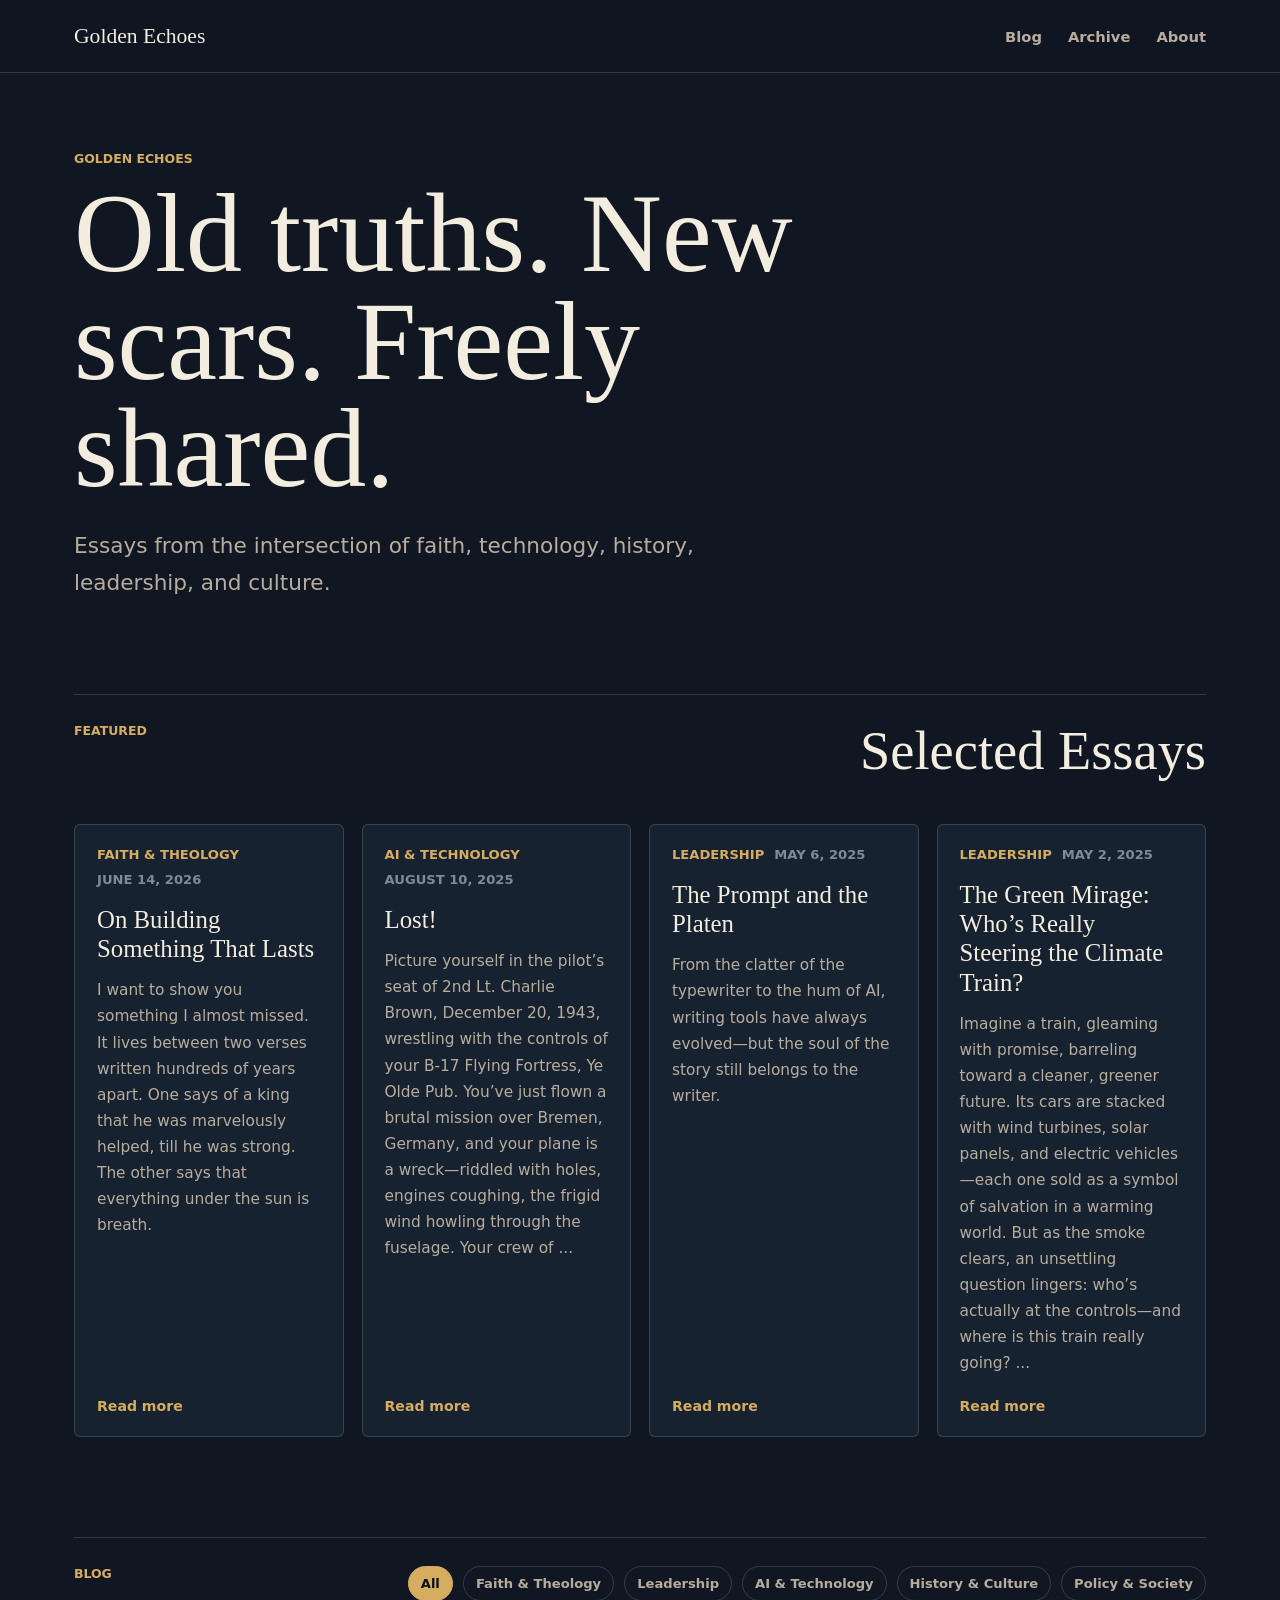
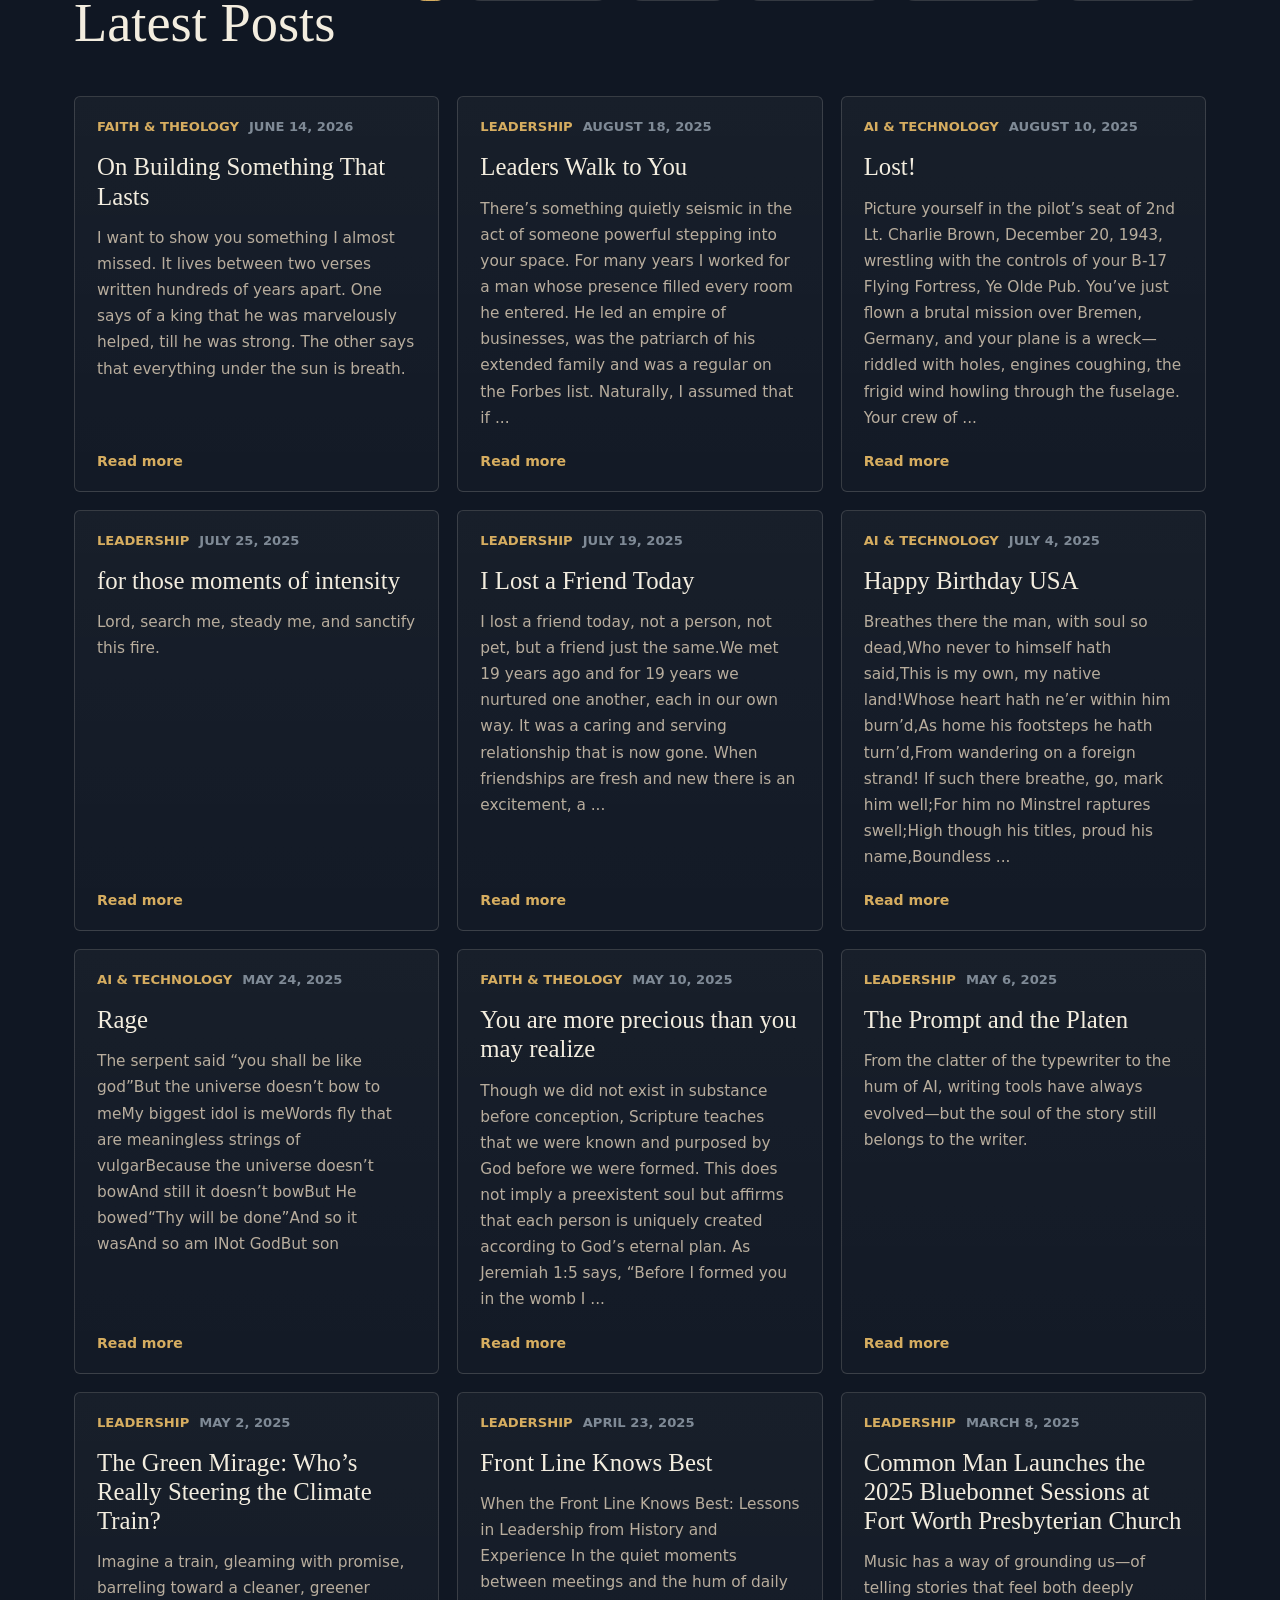
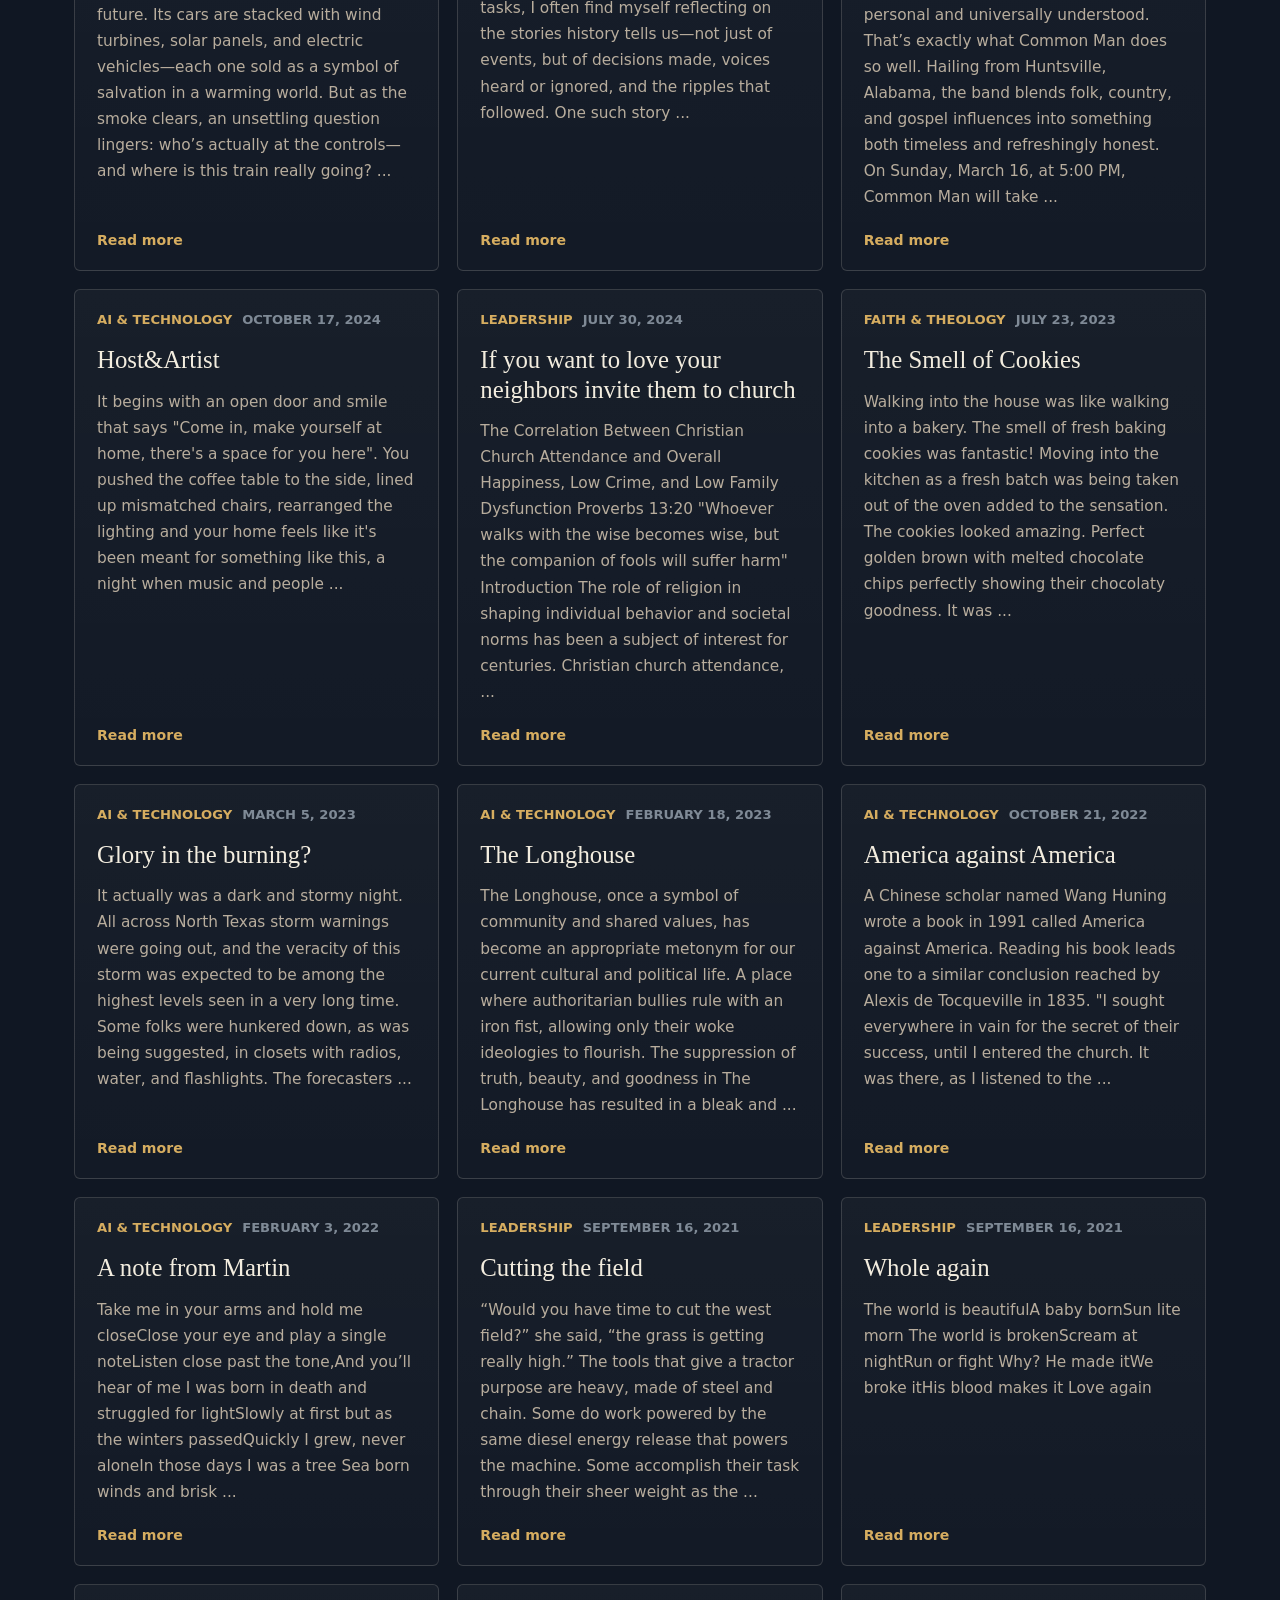
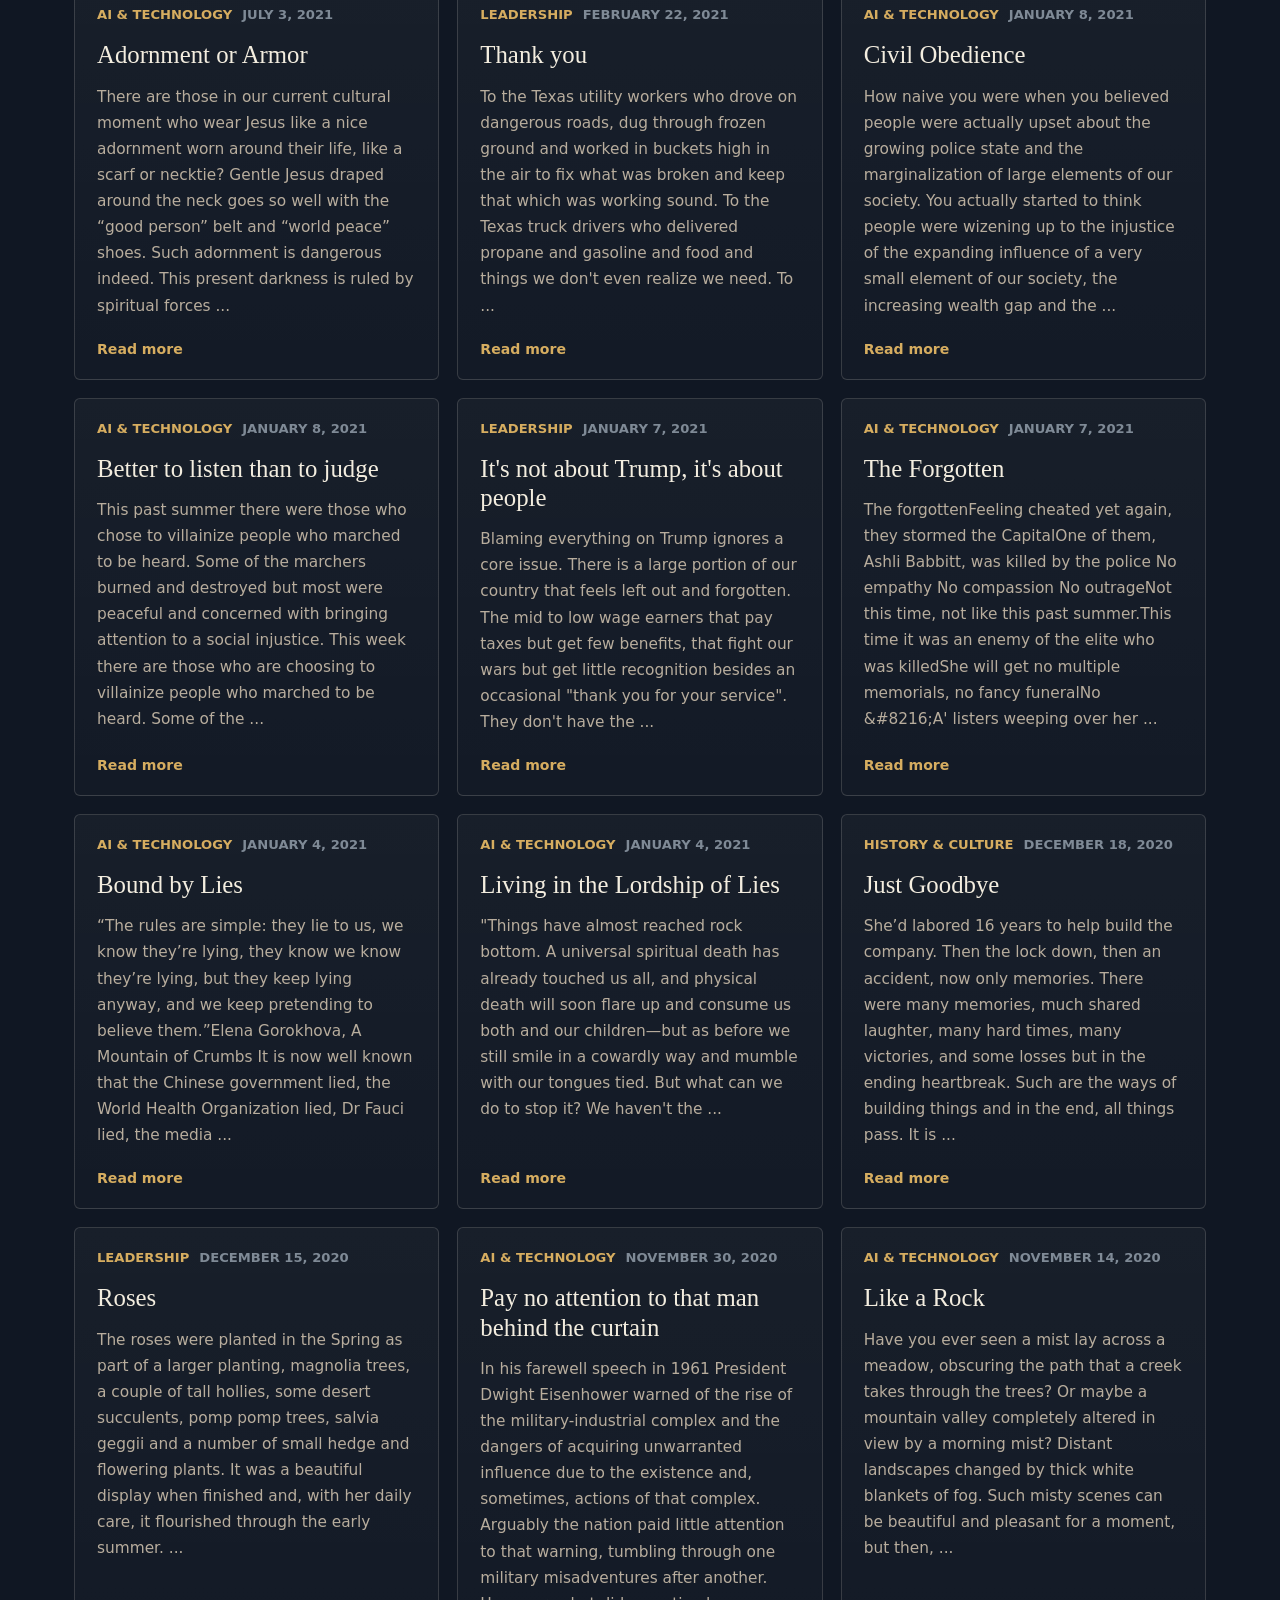
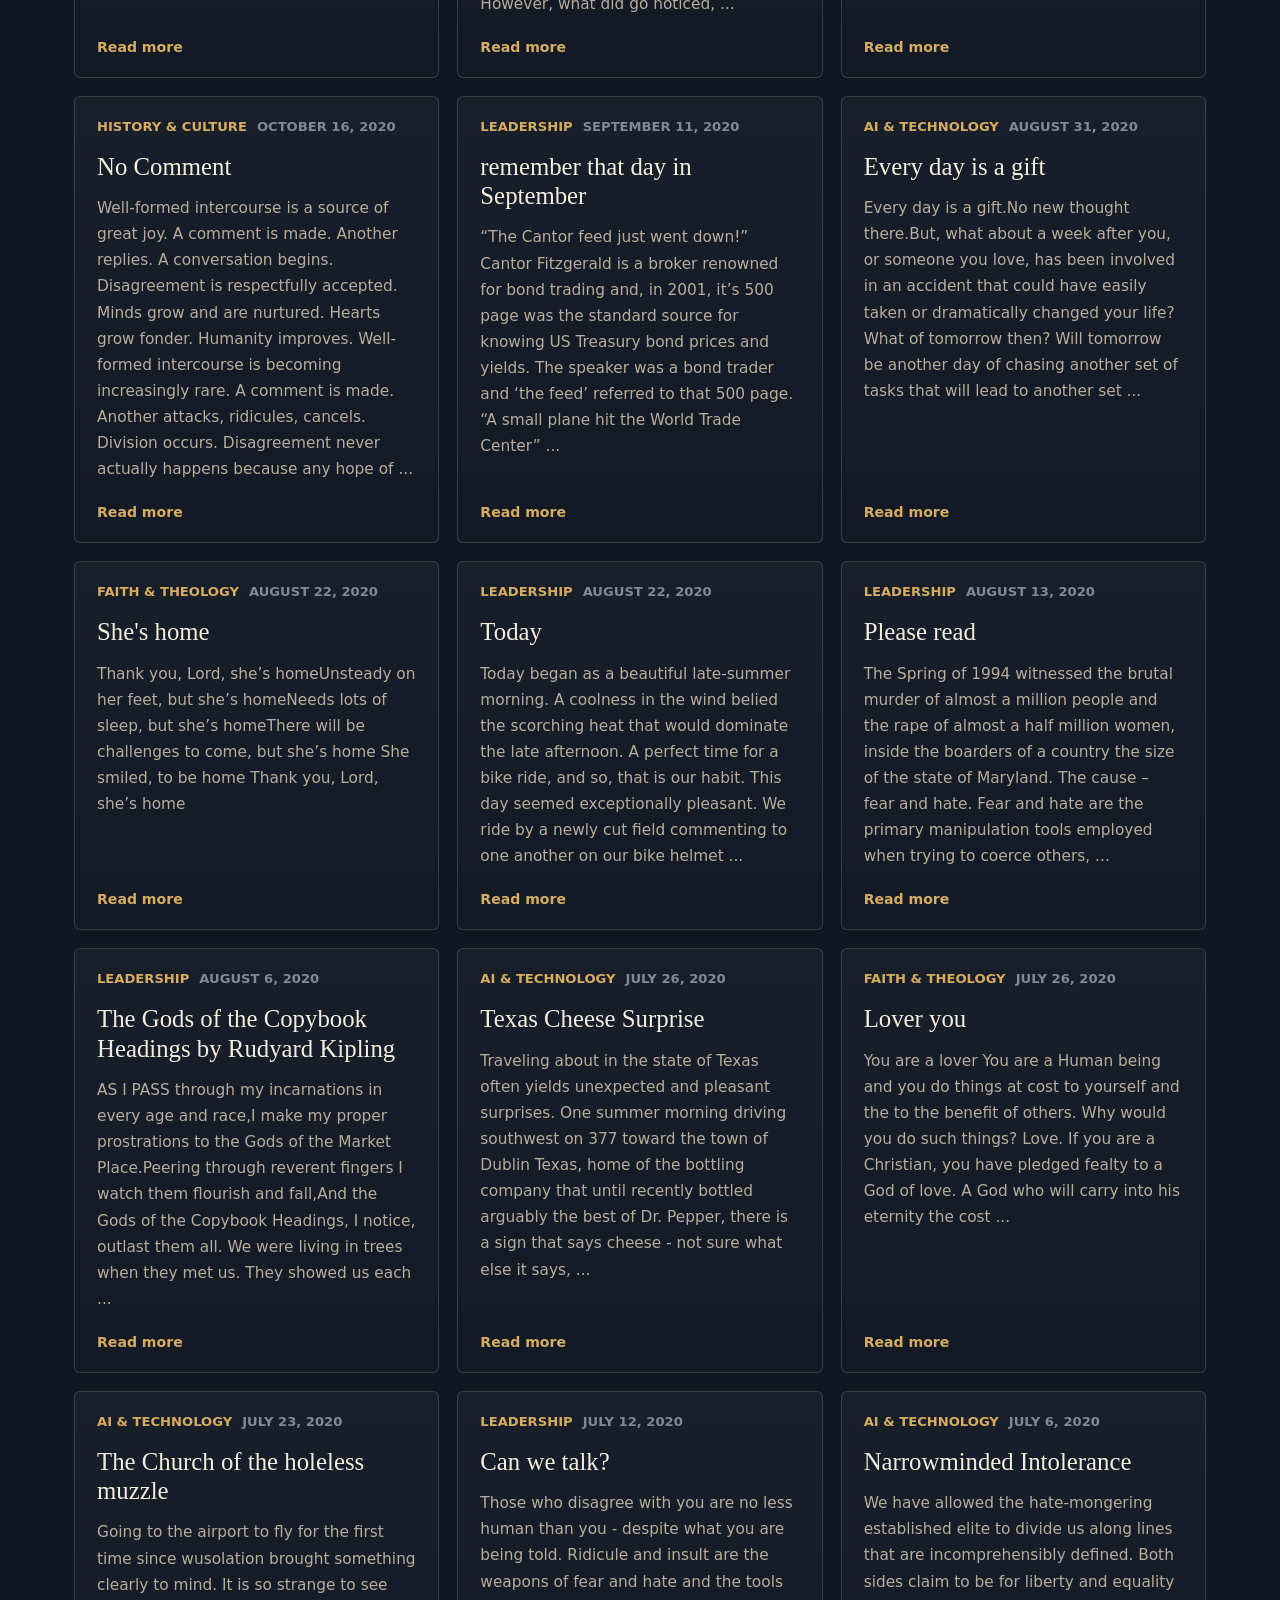
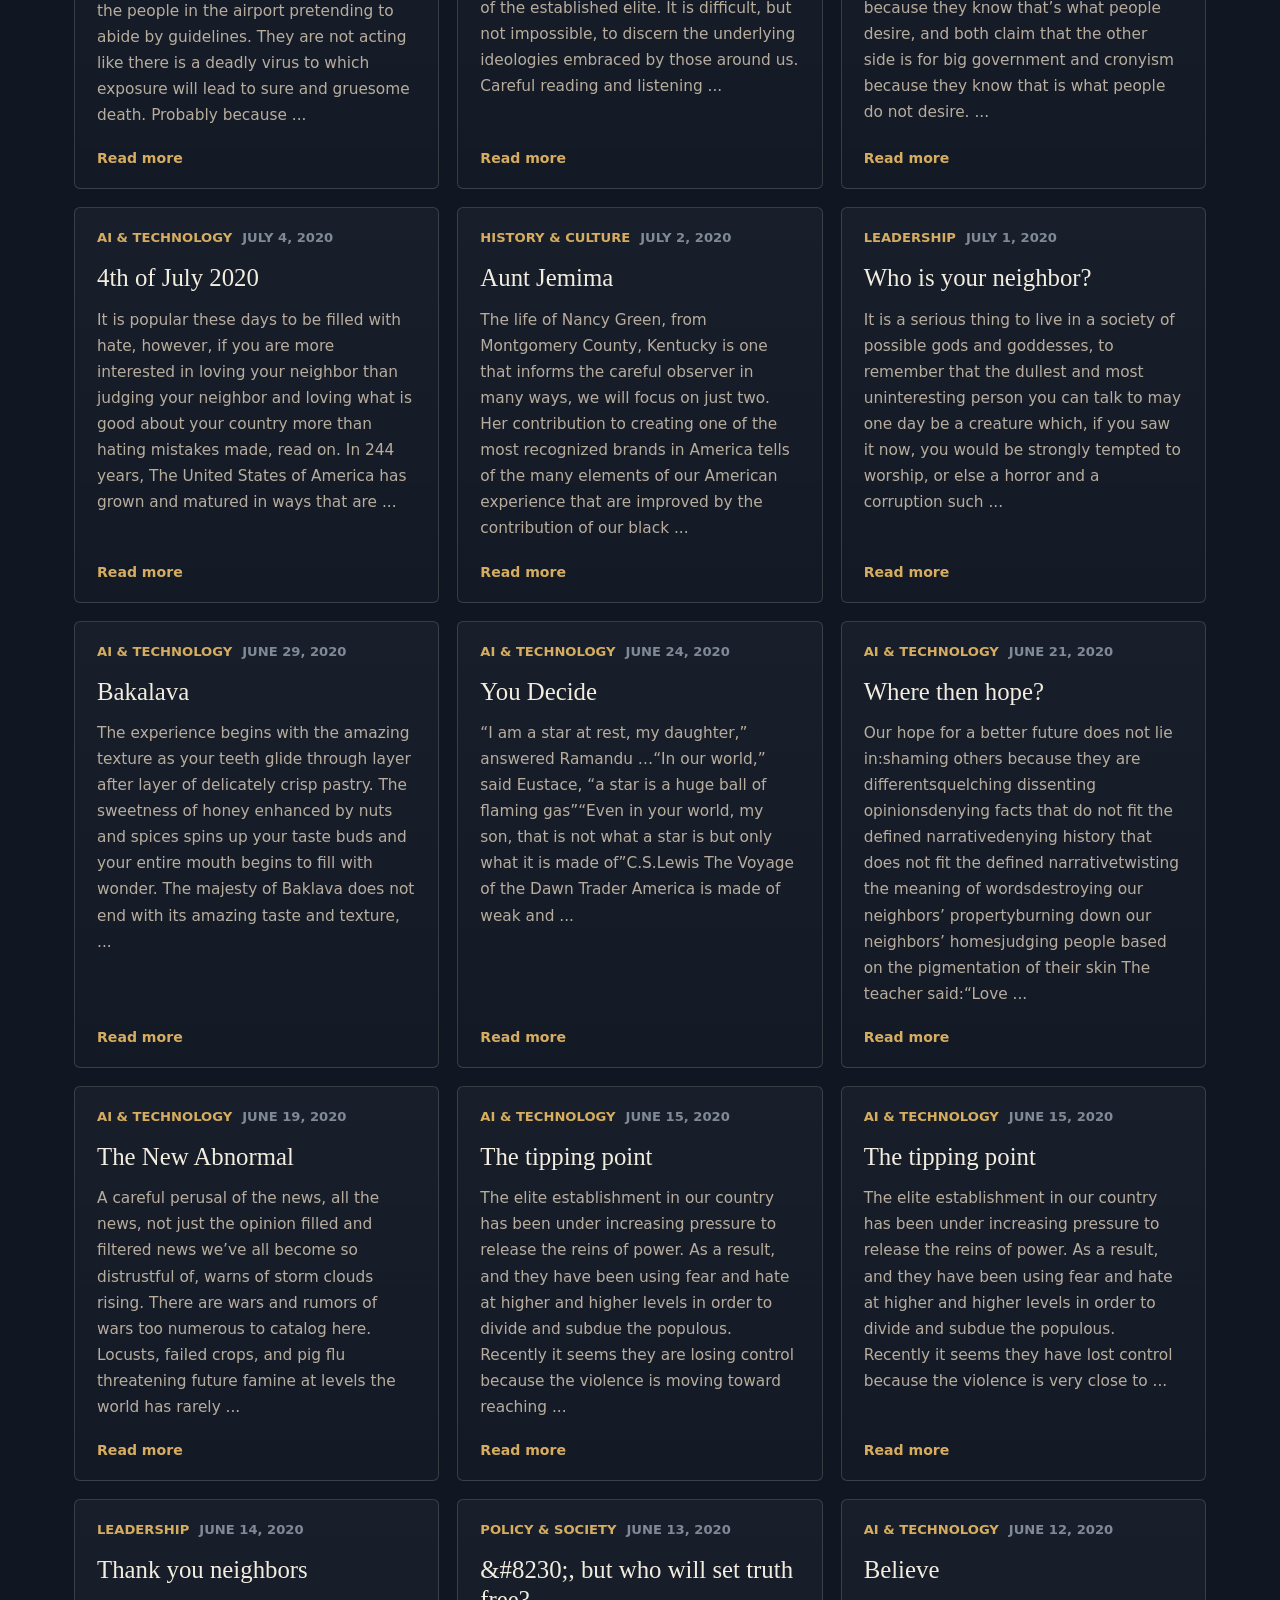
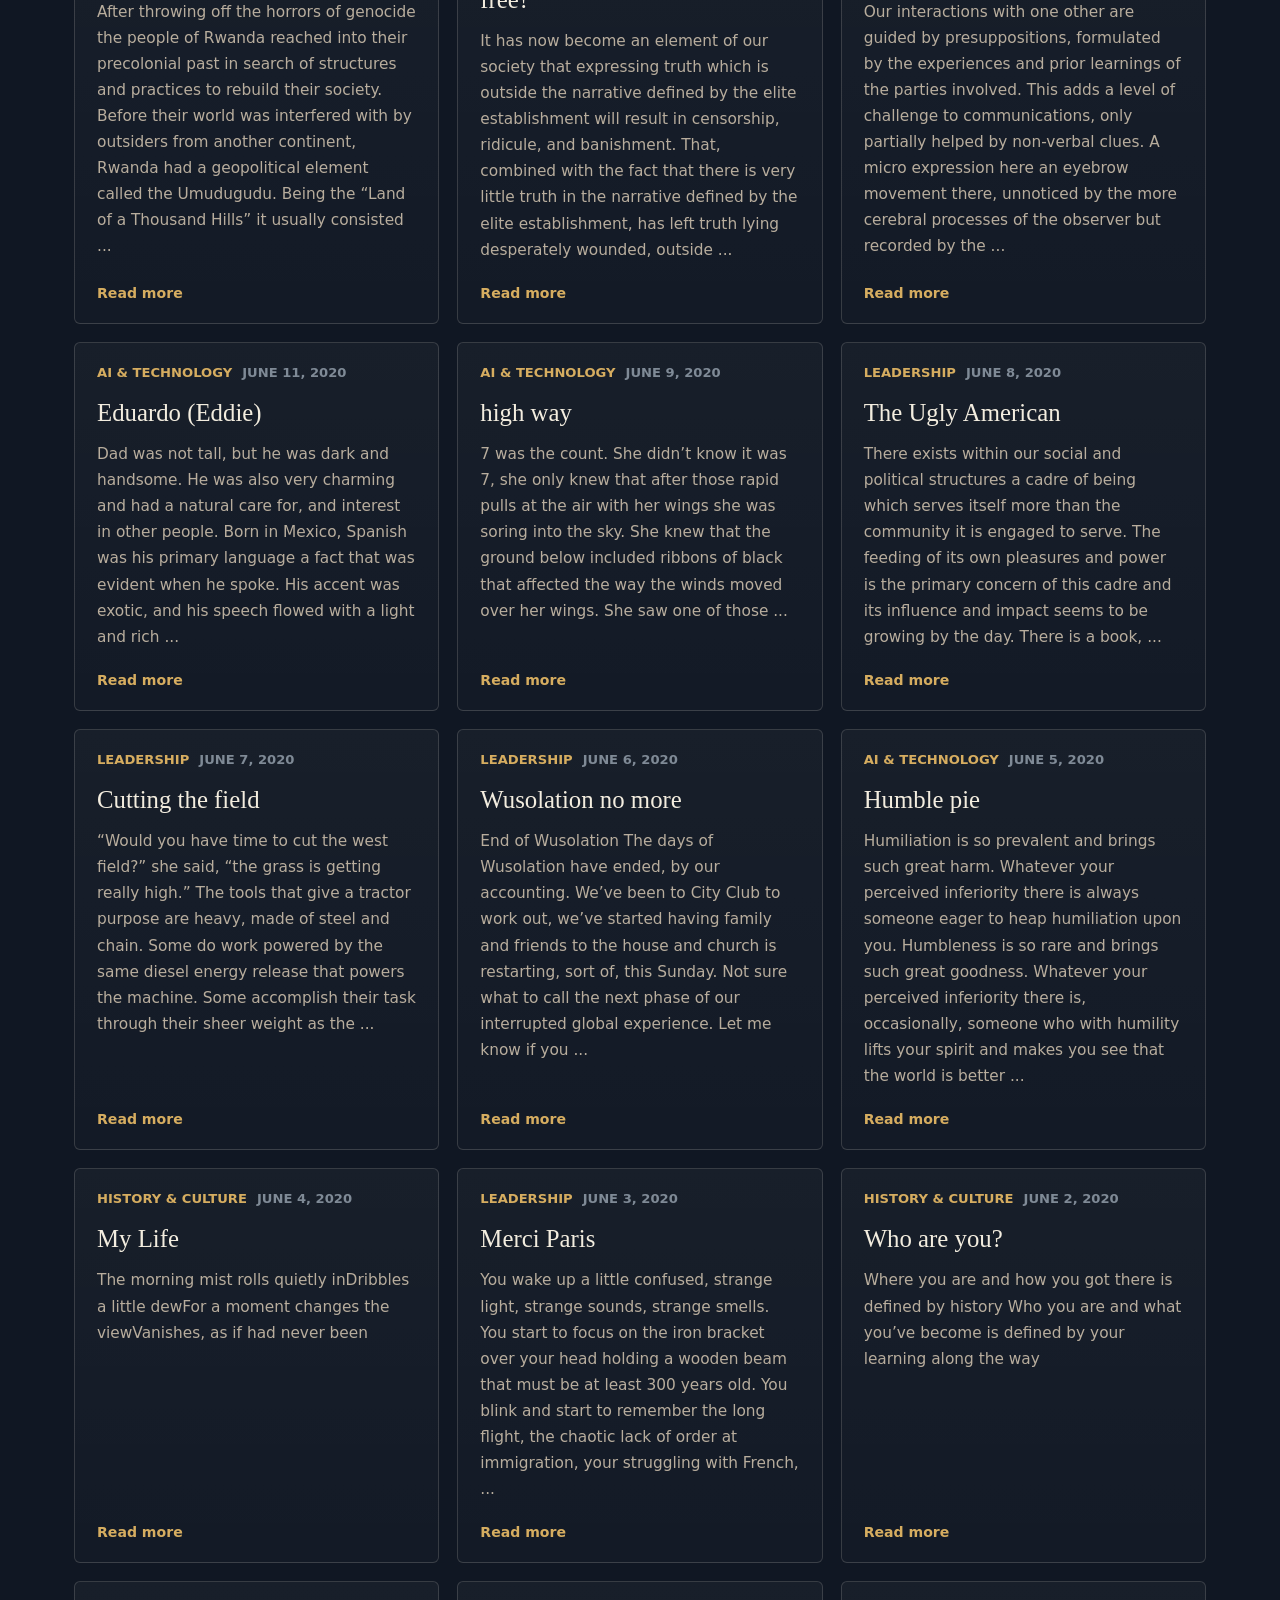
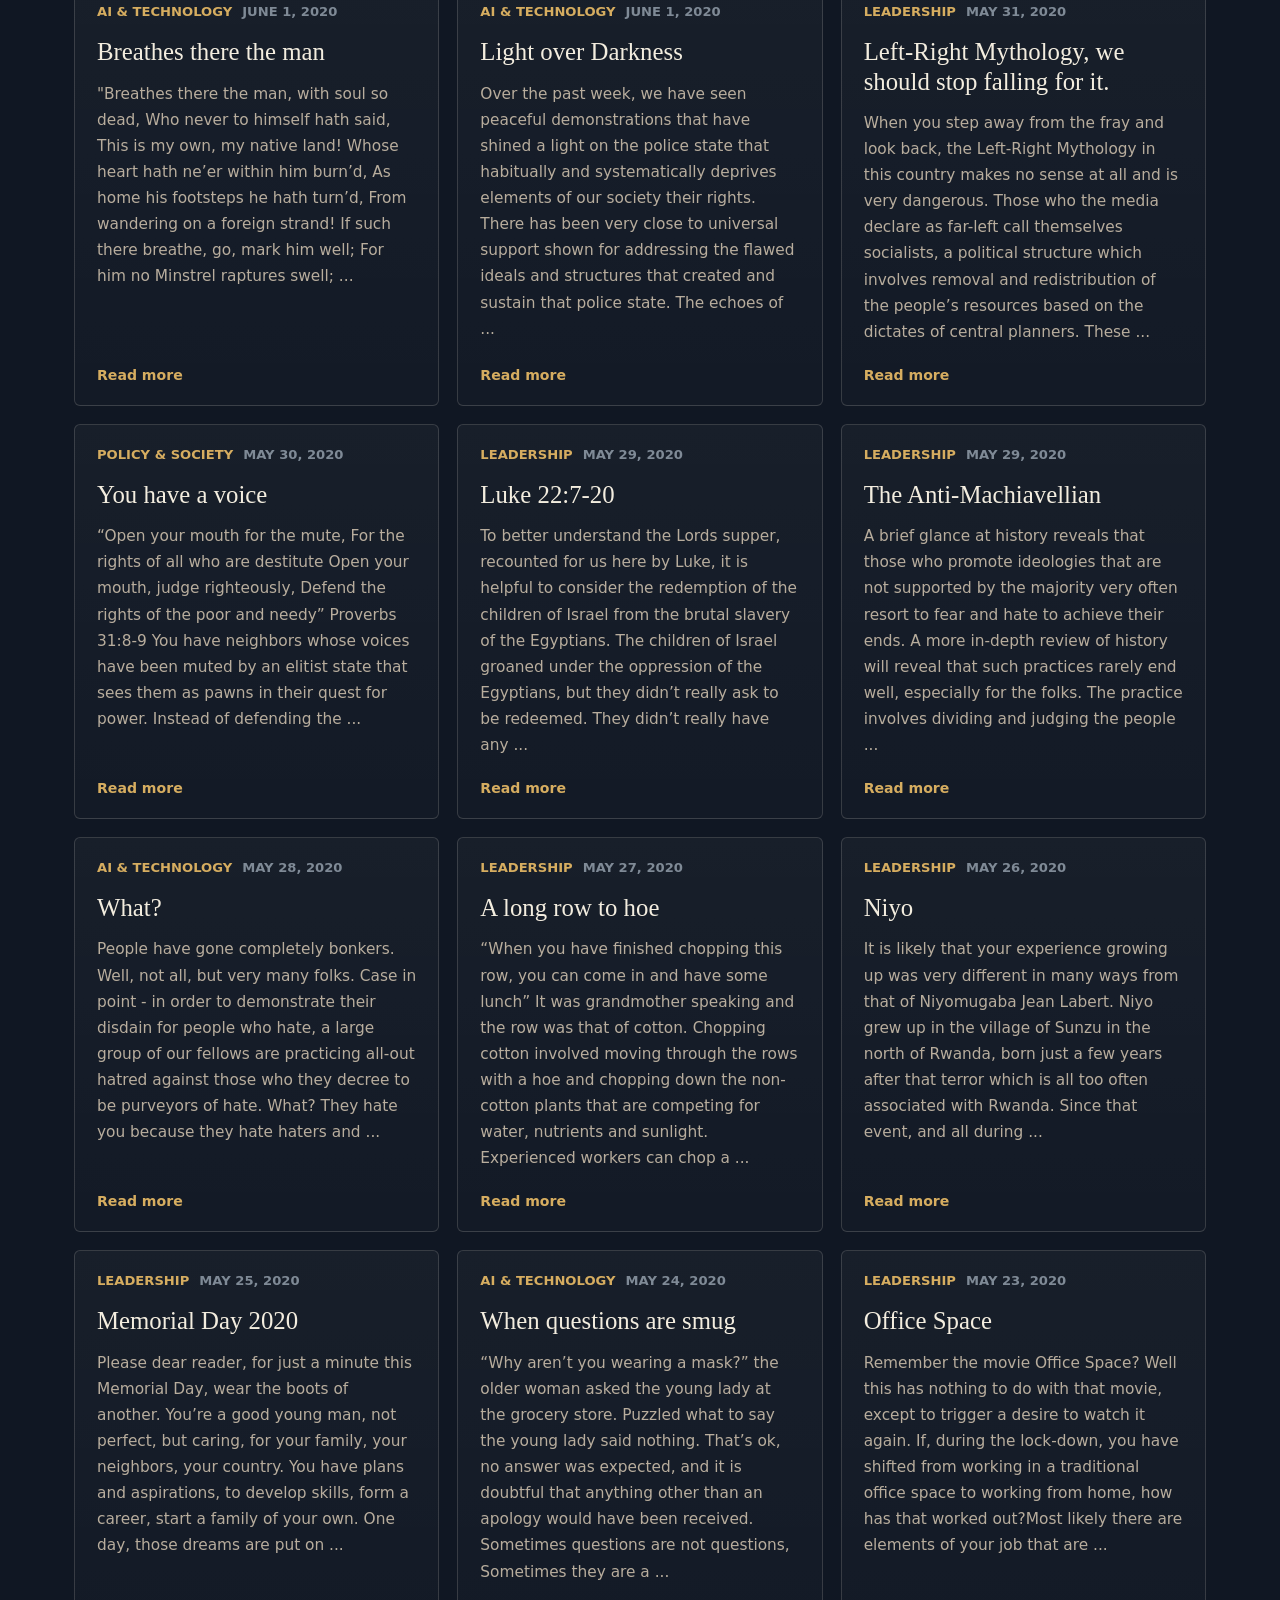
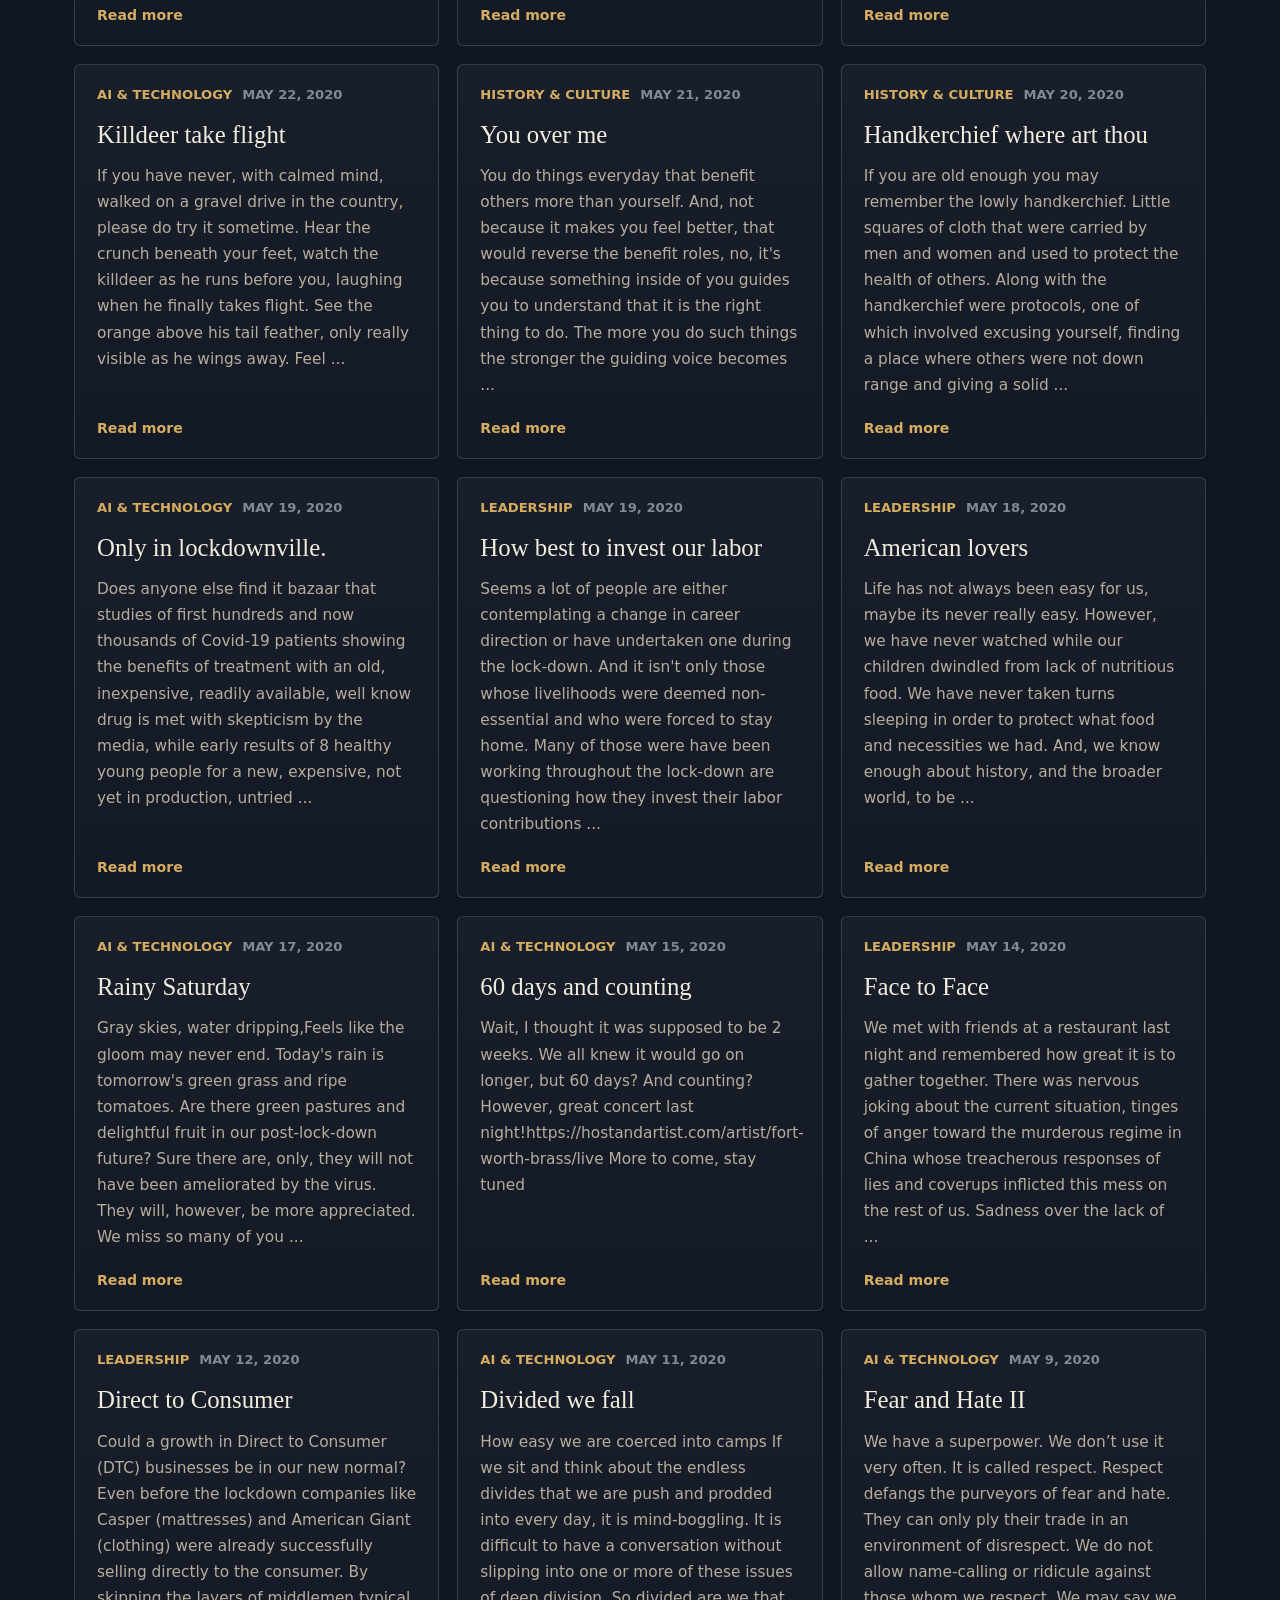
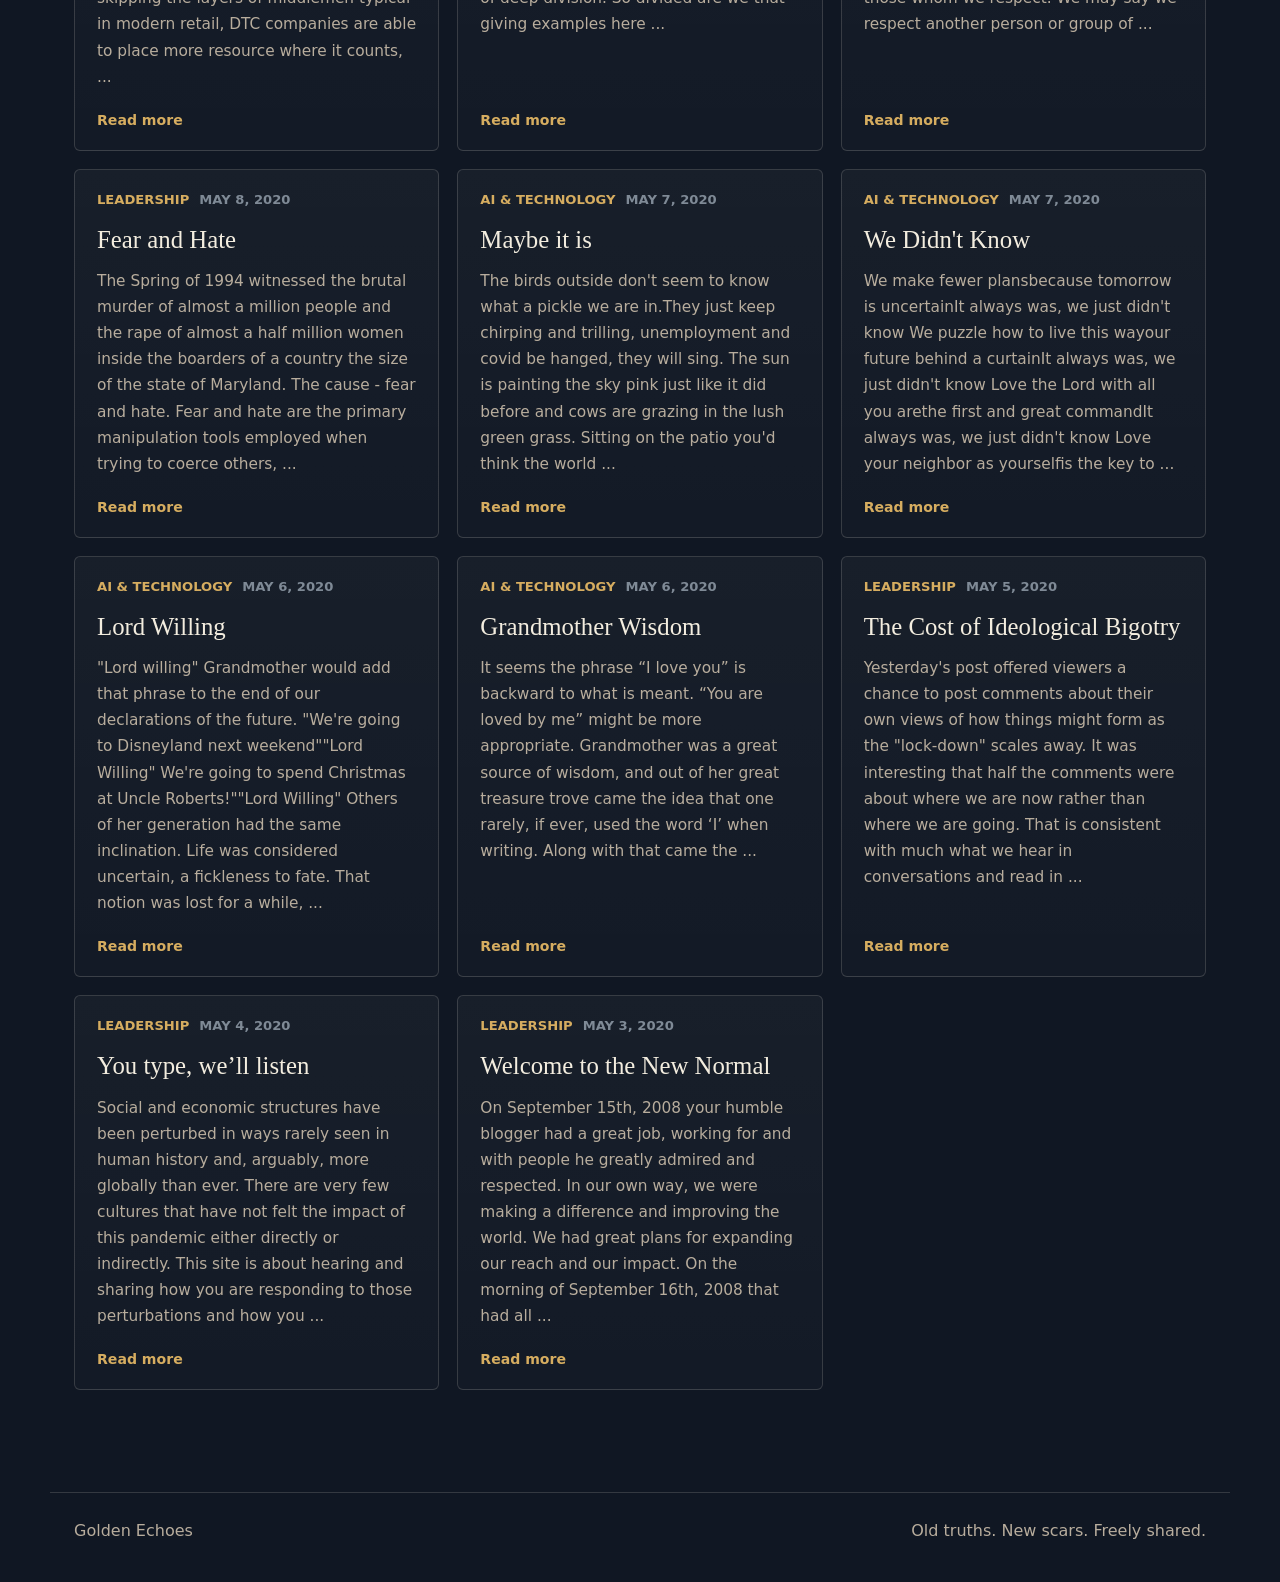
==== commit 821f76fc: "Update tagline to "Old truths. New scars. Freely shared." Co-Authored-By: Claude Sonnet 4.6 <noreply" ====
--- a/index.html
+++ b/index.html
@@ -3,11 +3,11 @@
   <head>
     <meta charset="utf-8">
     <meta name="viewport" content="width=device-width, initial-scale=1">
-    <meta name="description" content="Golden Echoes: Life in the age of Applied Intelligence. Essays at the intersection of faith, technology, history, and culture.">
+    <meta name="description" content="Golden Echoes: Old truths. New scars. Freely shared. Essays at the intersection of faith, technology, history, and culture.">
     <meta property="og:title" content="Golden Echoes">
-    <meta property="og:description" content="Life in the age of Applied Intelligence.">
-    <meta property="og:url" content="https://fretnoyz.github.io/goldenechoes.com/">
-    <title>Golden Echoes | Life in the age of Applied Intelligence</title>
+    <meta property="og:description" content="Old truths. New scars. Freely shared.">
+    <meta property="og:url" content="https://goldenechoes.com/">
+    <title>Golden Echoes | Old truths. New scars. Freely shared.</title>
     <link rel="stylesheet" href="assets/styles.css">
   </head>
   <body data-page="home">
@@ -32,7 +32,7 @@
       <section class="hero" aria-labelledby="site-title">
         <div class="hero-inner">
           <p class="kicker">Golden Echoes</p>
-          <h1 id="site-title">Life in the age of Applied Intelligence</h1>
+          <h1 id="site-title">Old truths. New scars. Freely shared.</h1>
           <p class="hero-copy">Essays from the intersection of faith, technology, history, leadership, and culture.</p>
         </div>
       </section>
@@ -63,7 +63,7 @@
 
     <footer class="site-footer">
       <p>Golden Echoes</p>
-      <p>Life in the age of Applied Intelligence</p>
+      <p>Old truths. New scars. Freely shared.</p>
     </footer>
 
     <script src="assets/site.js"></script>
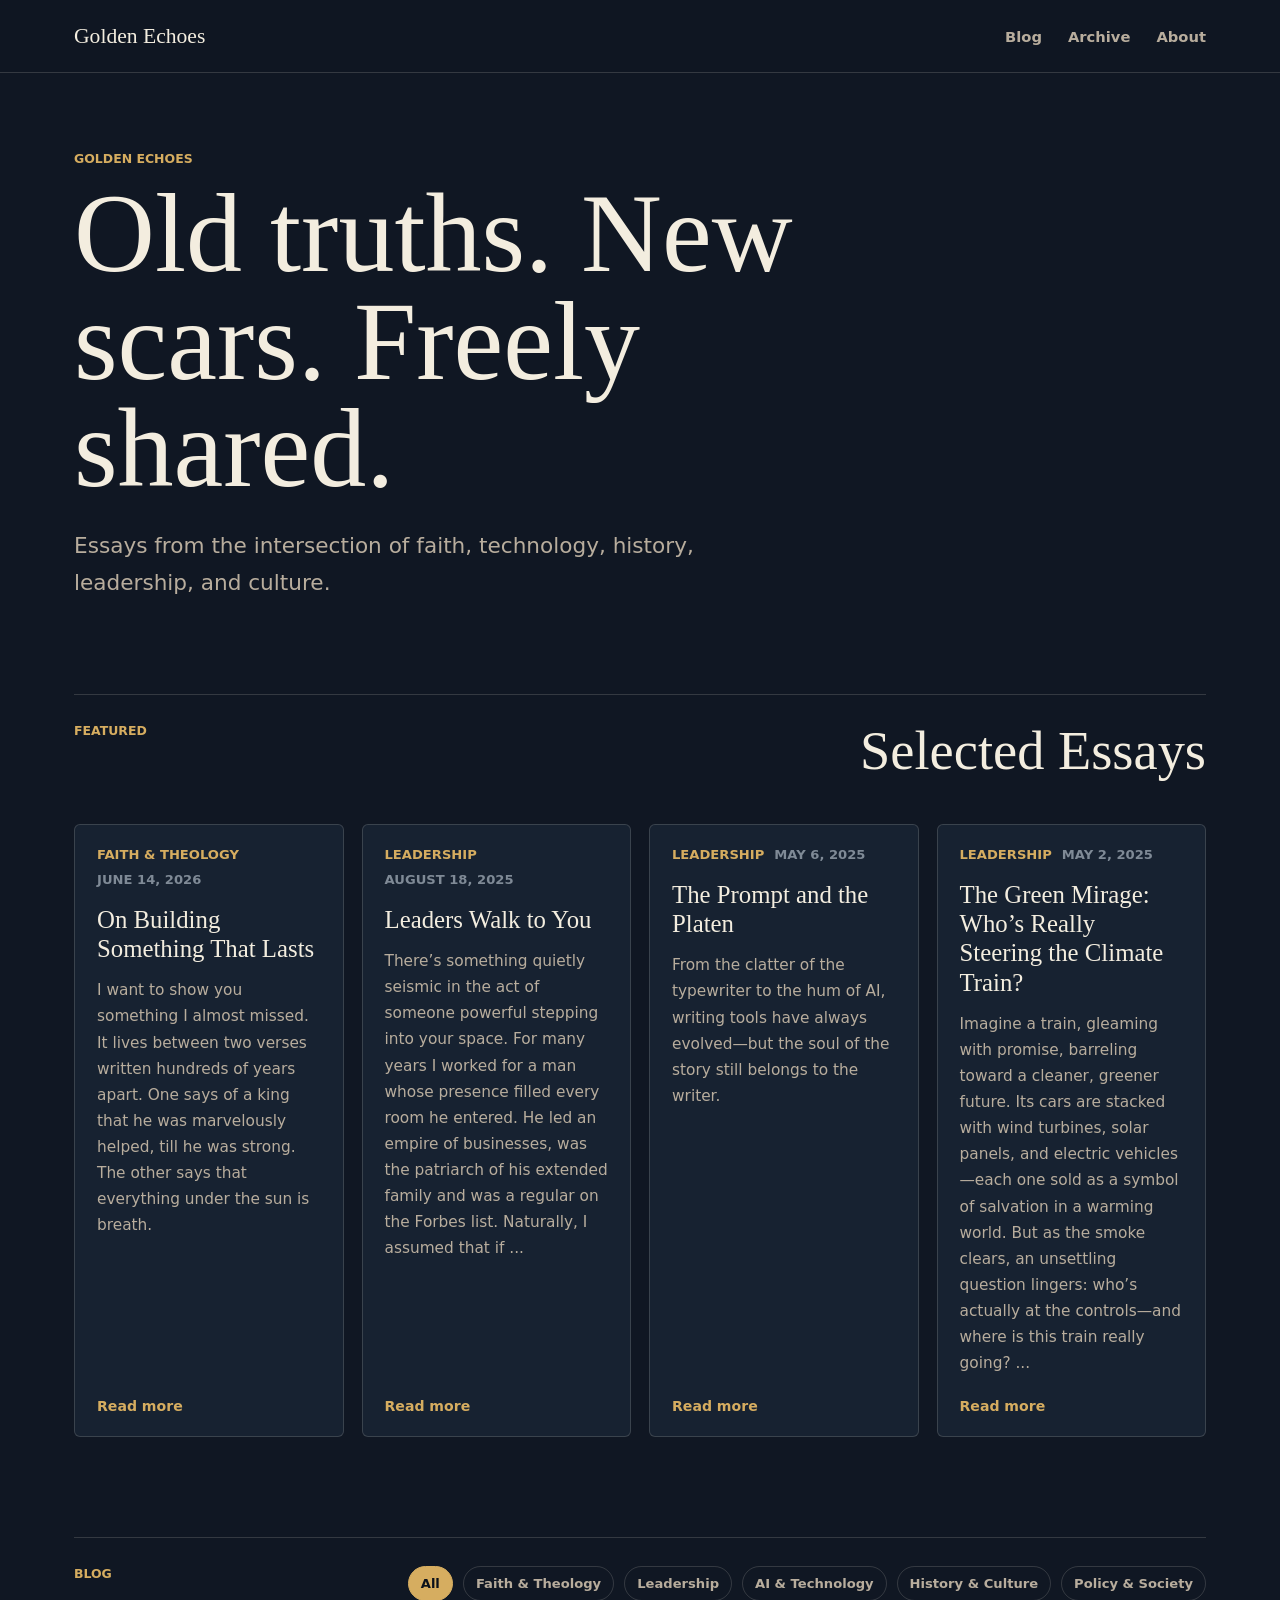
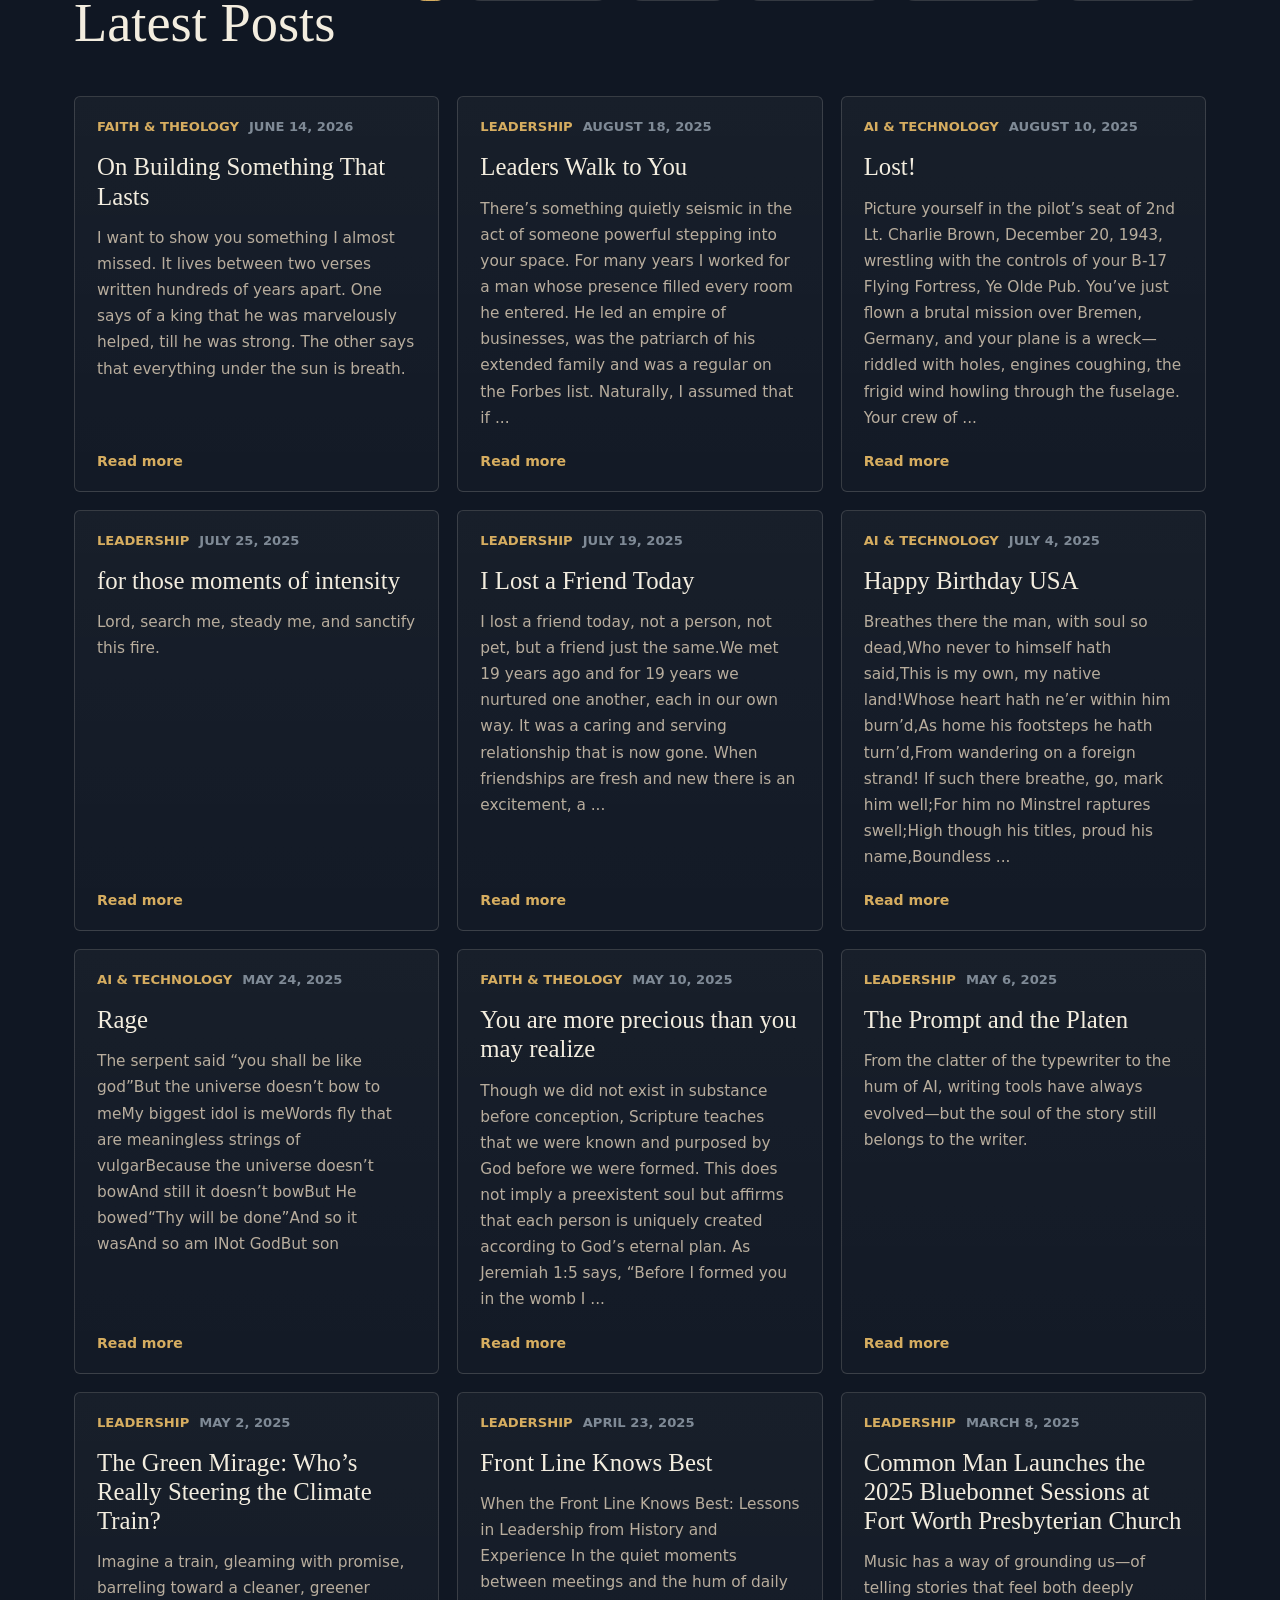
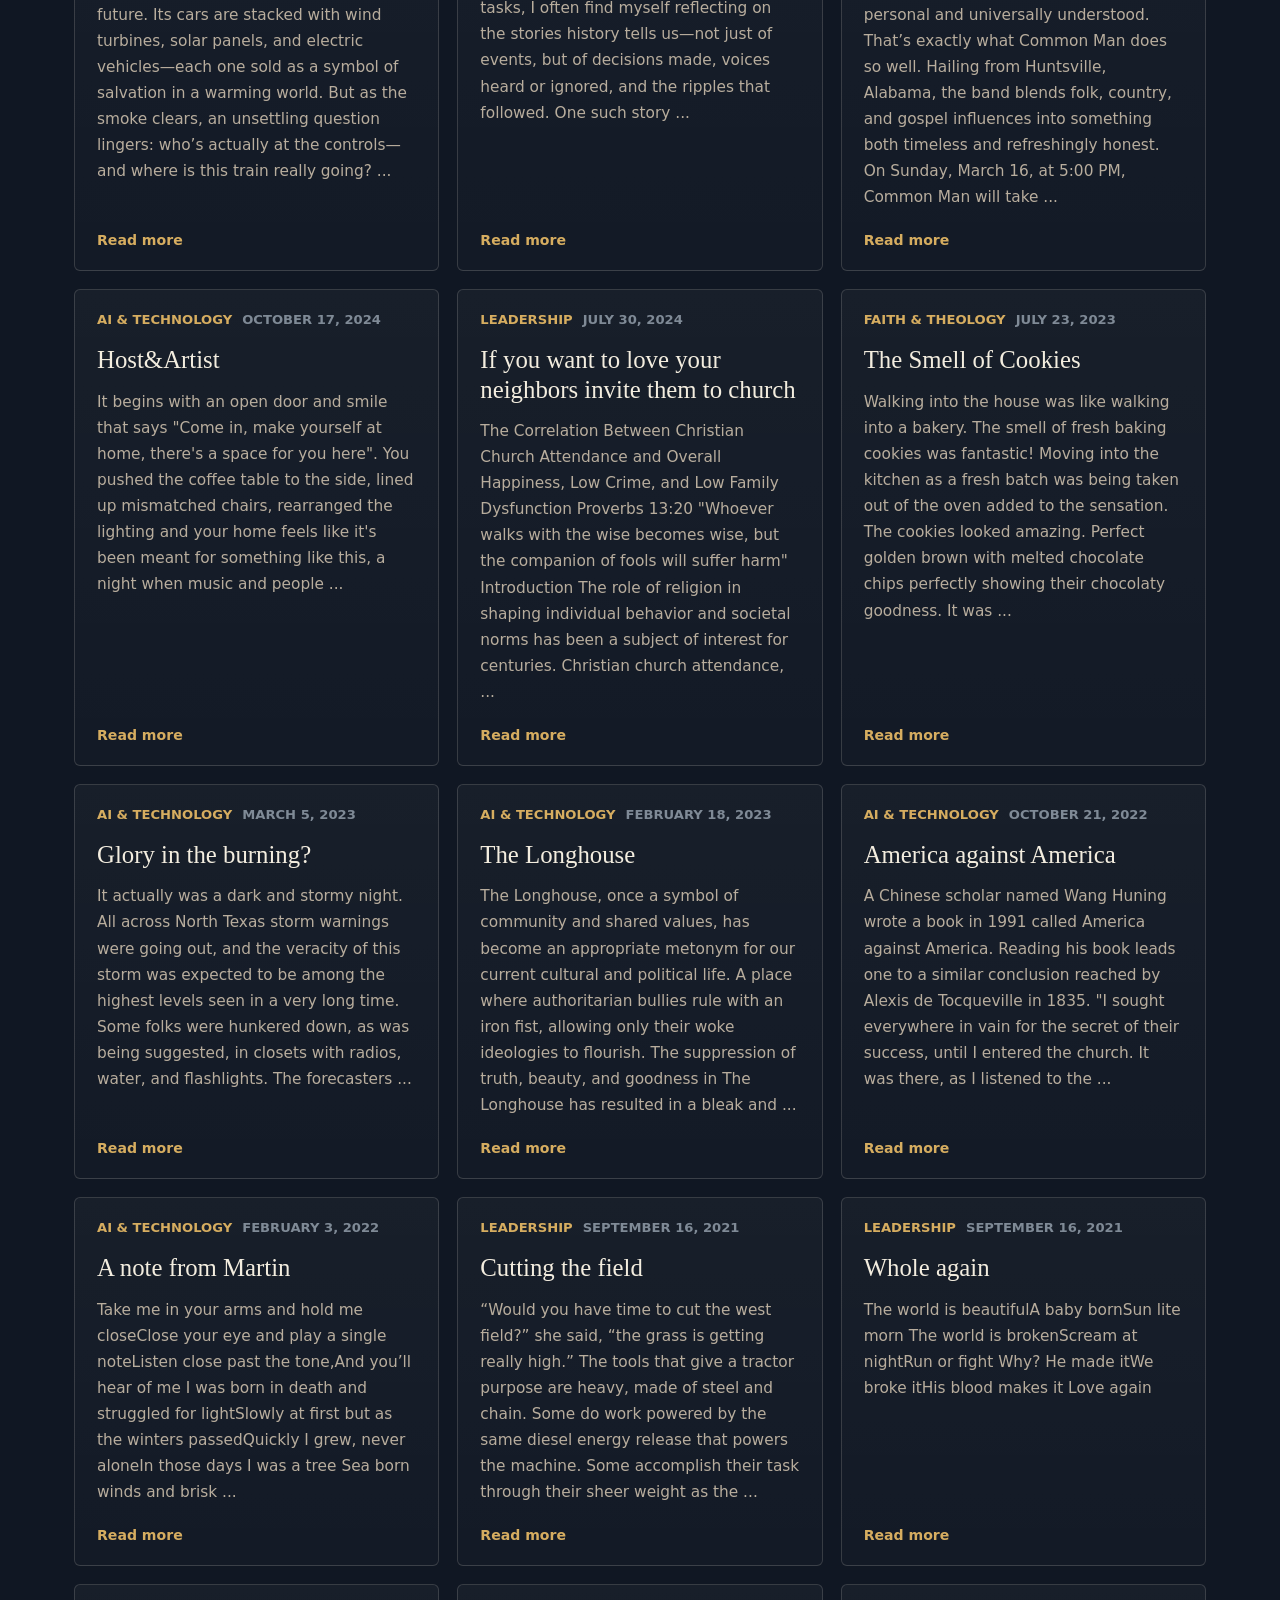
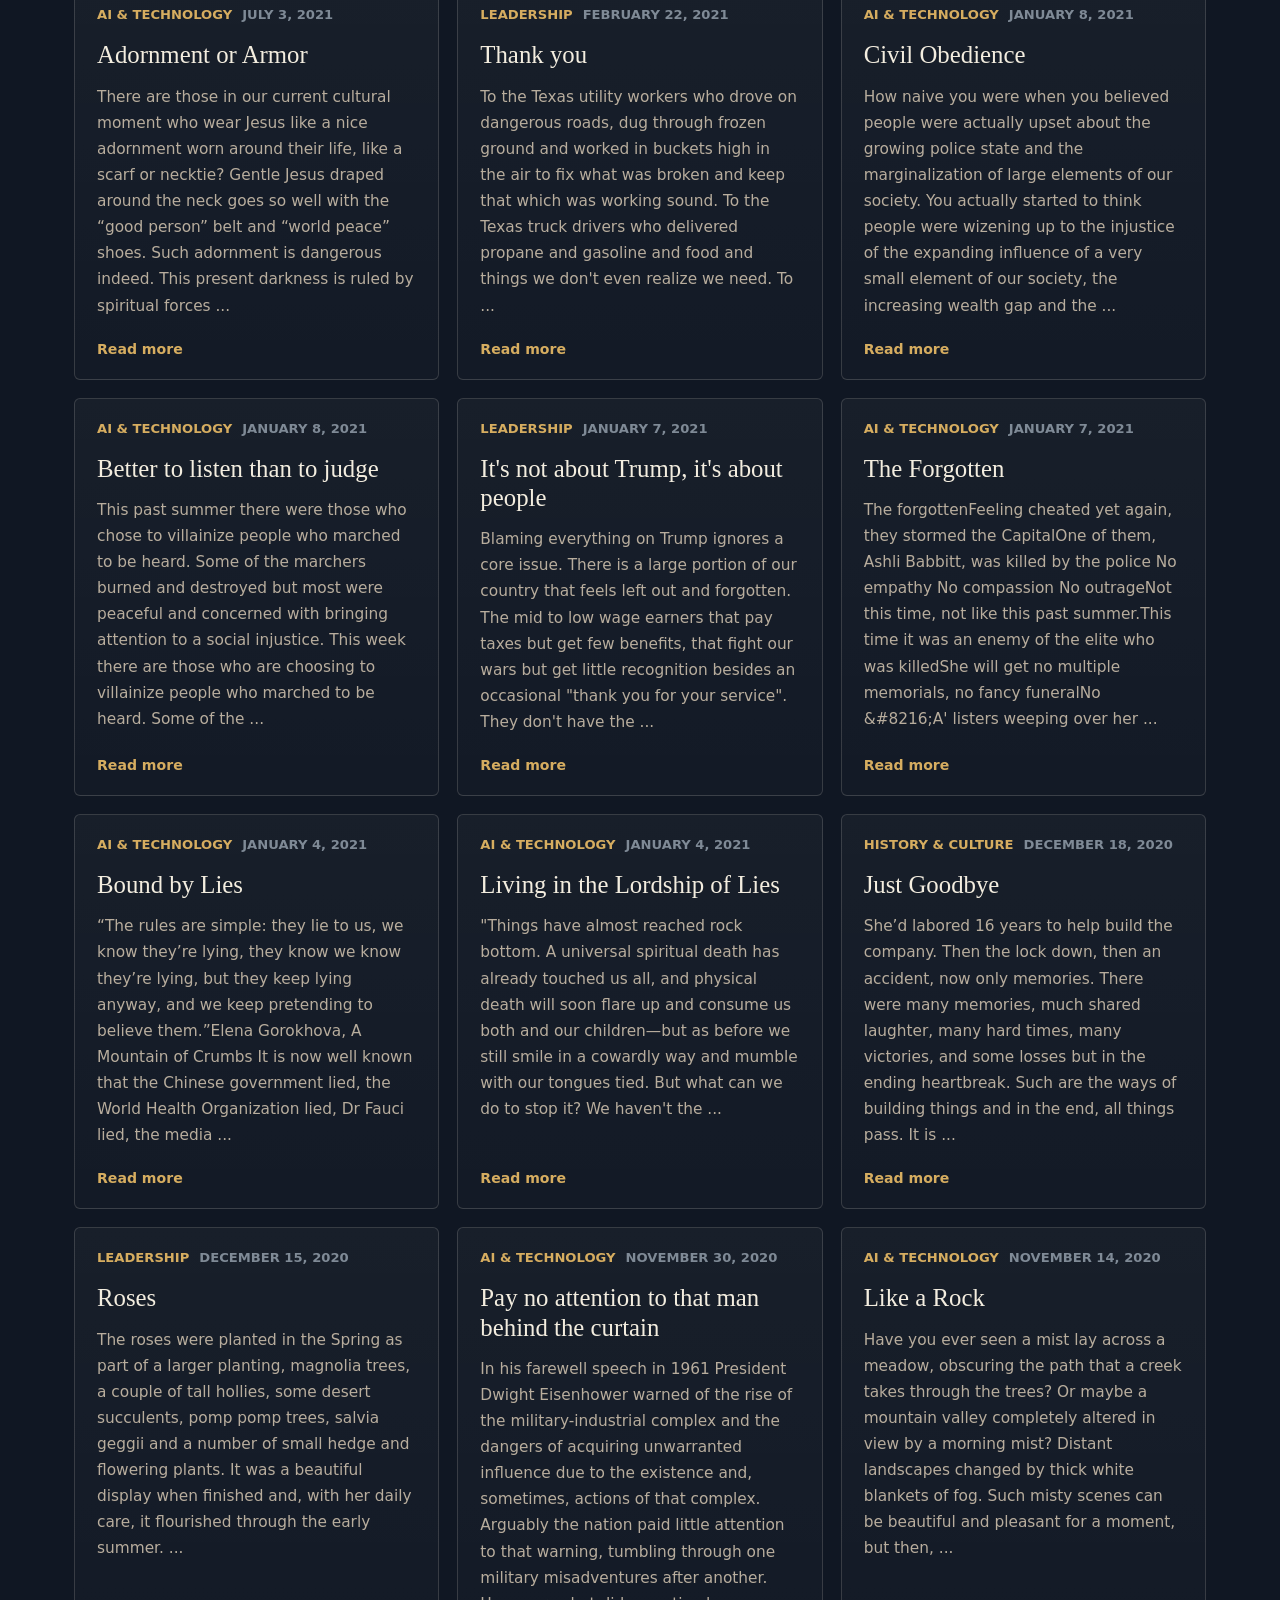
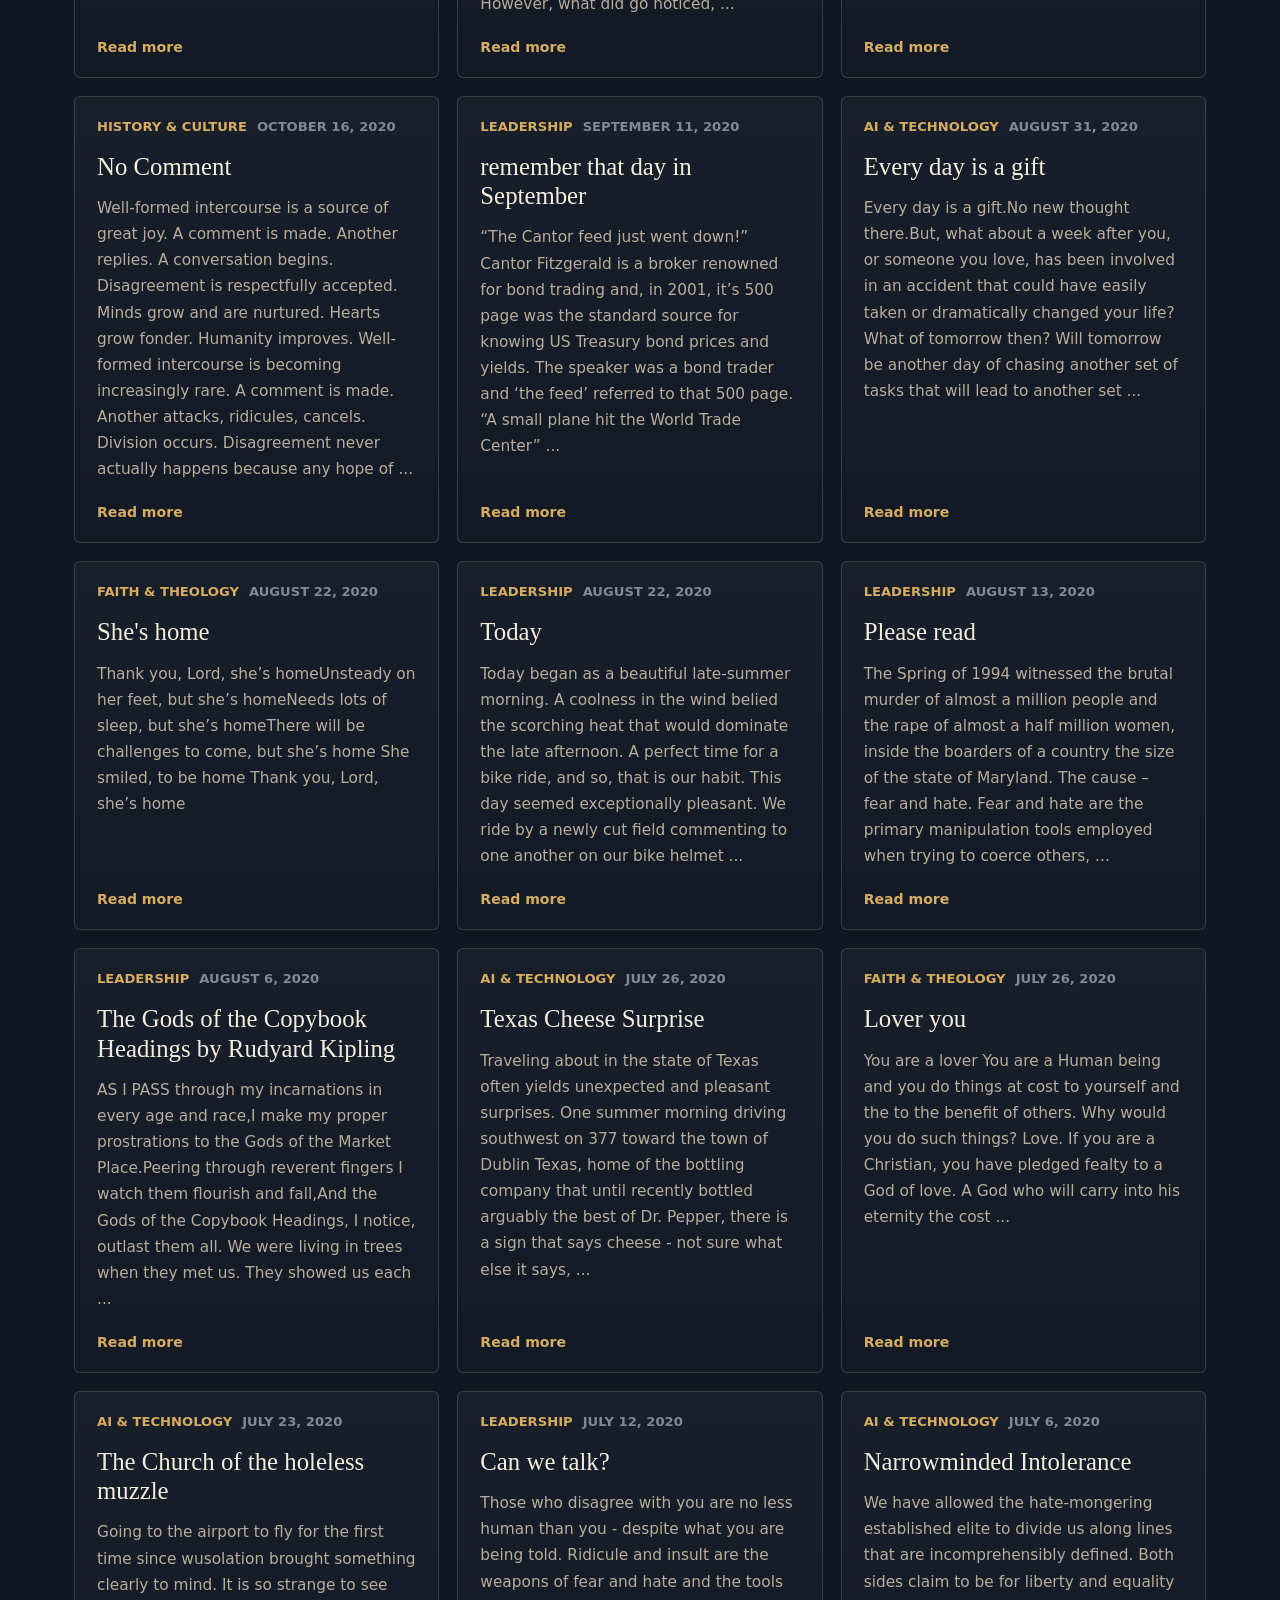
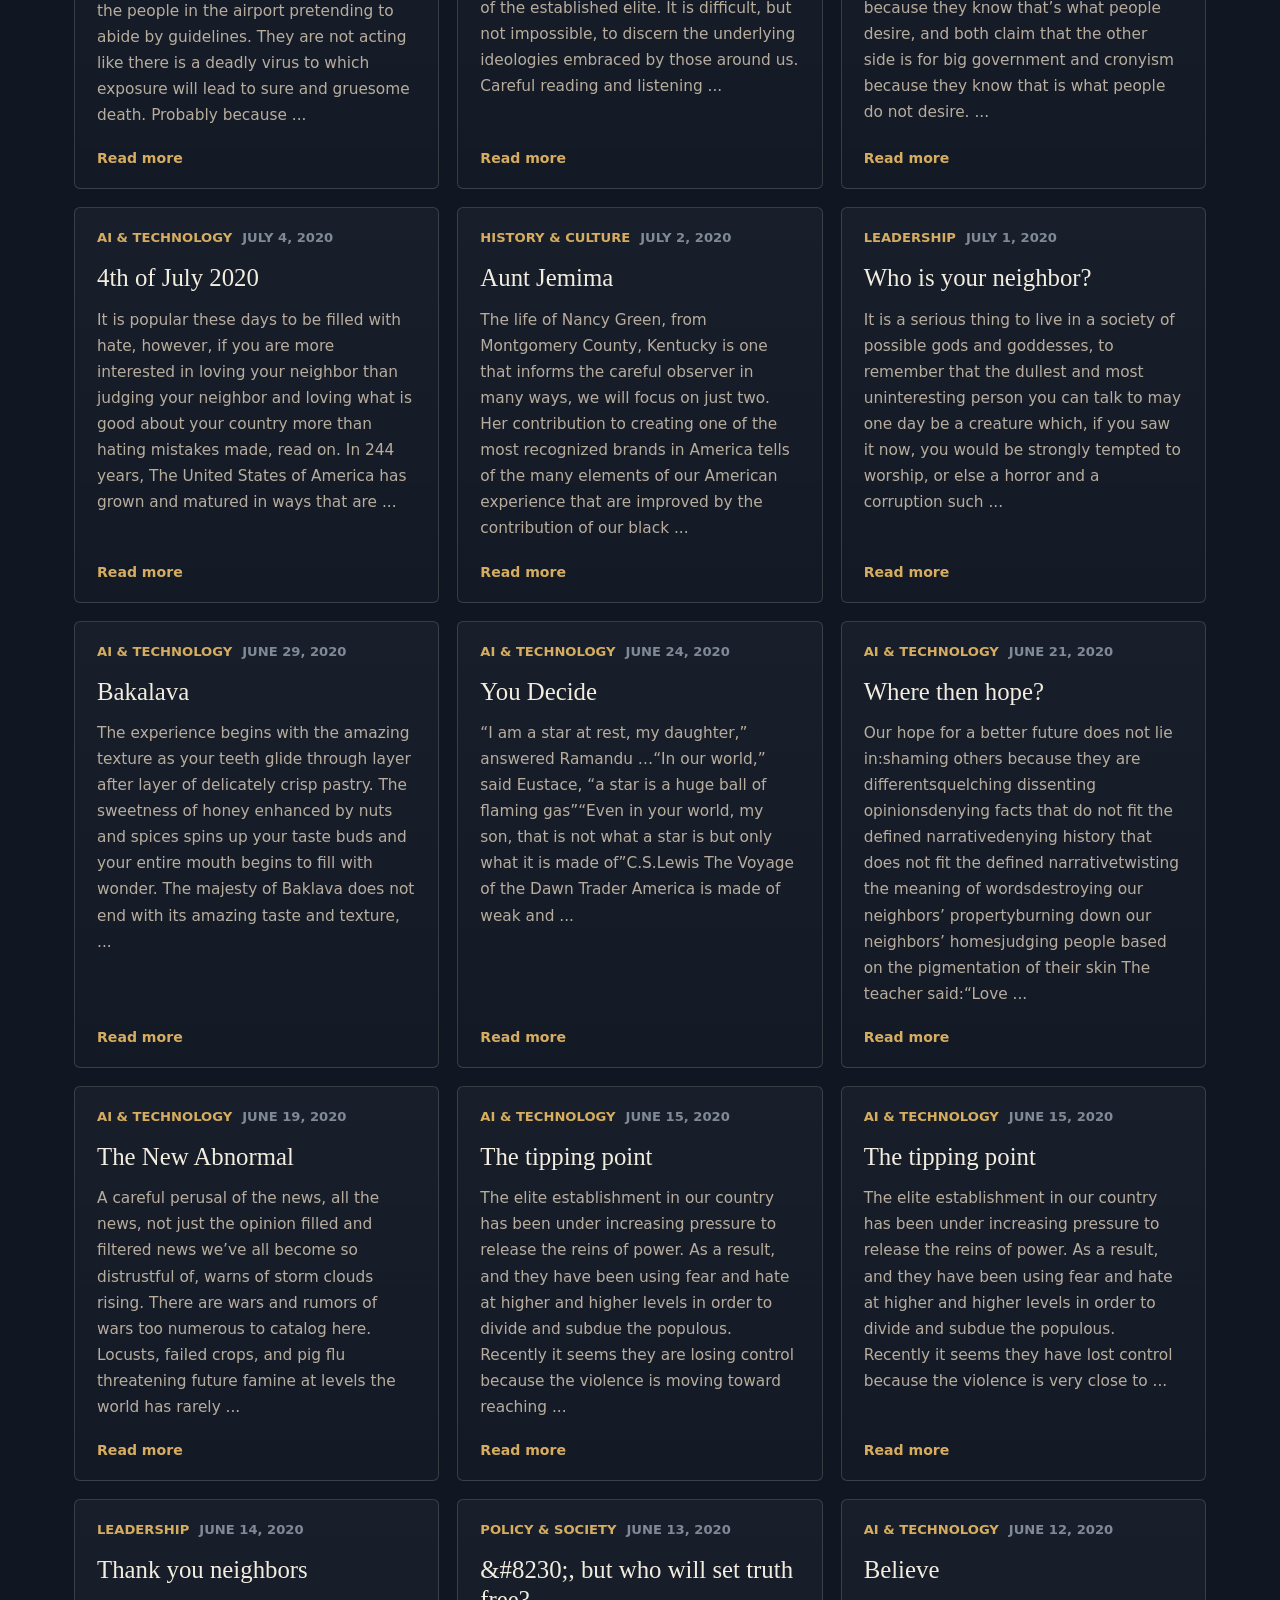
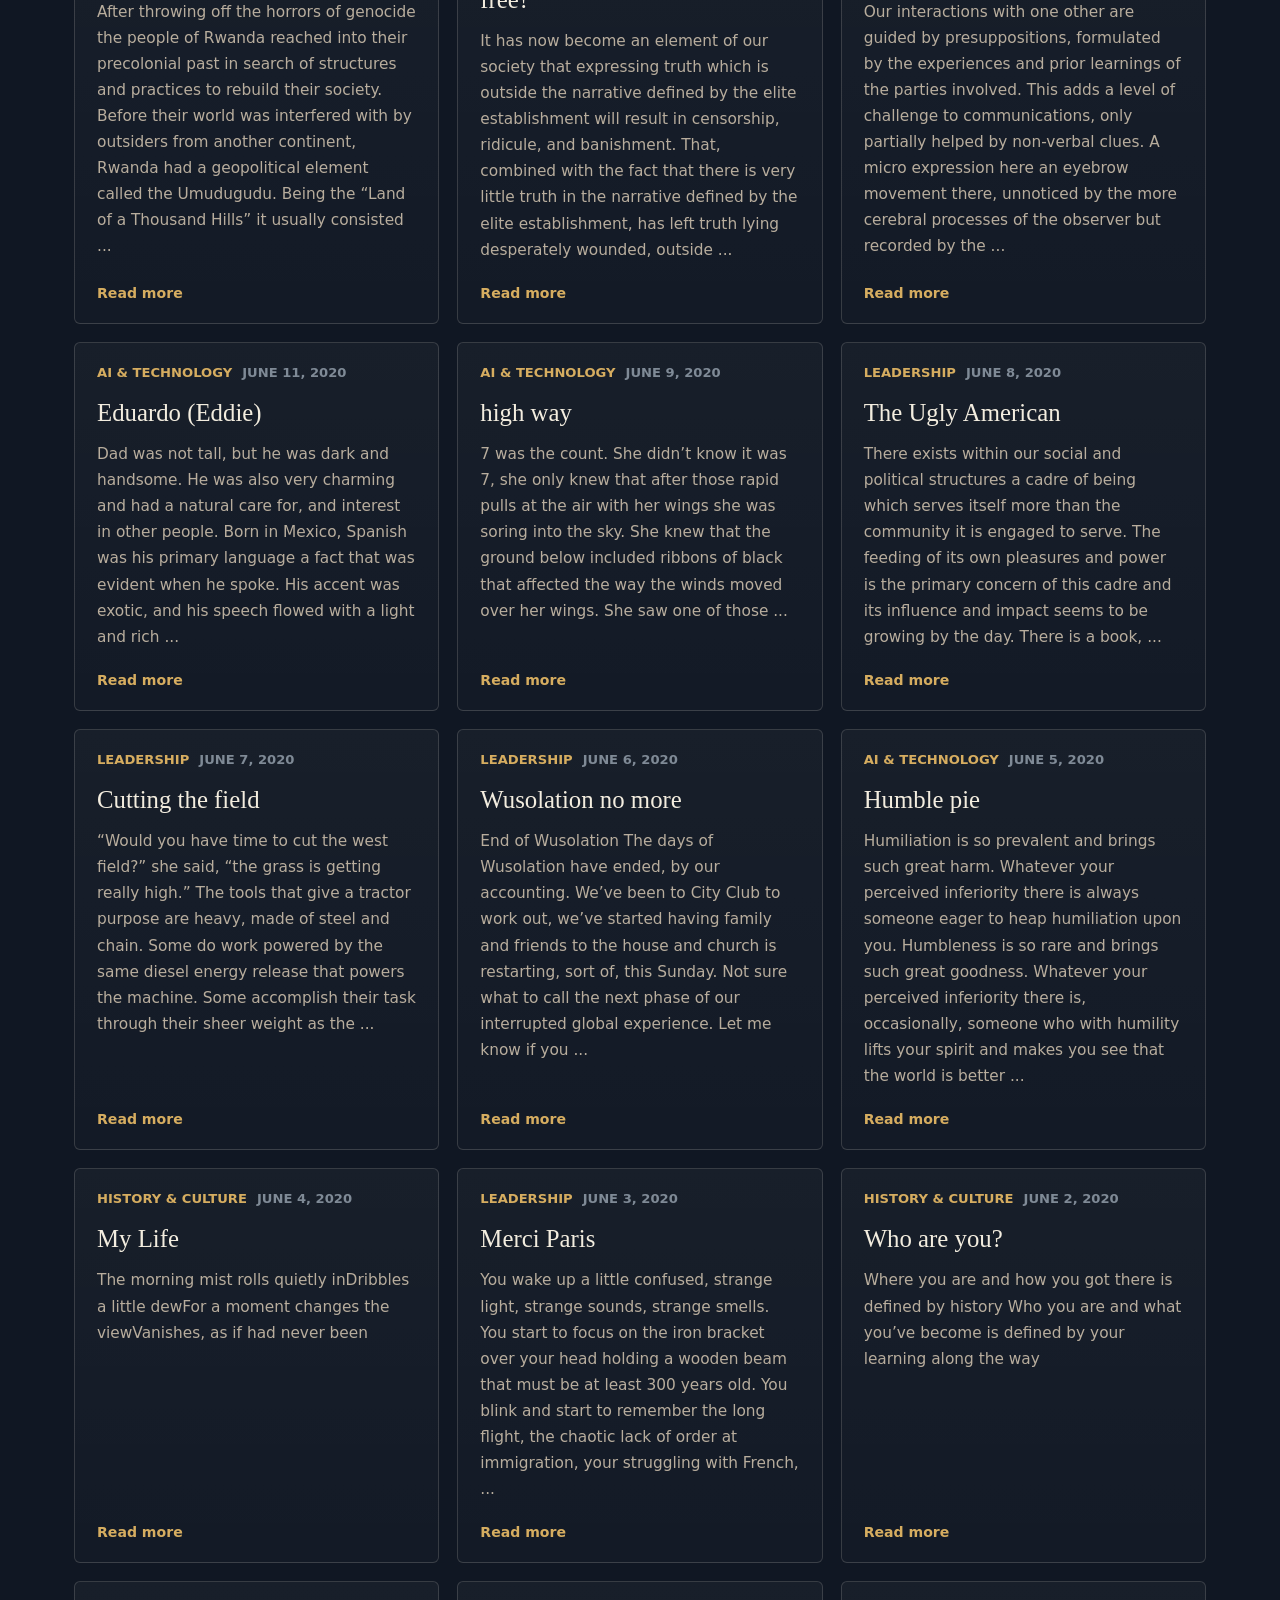
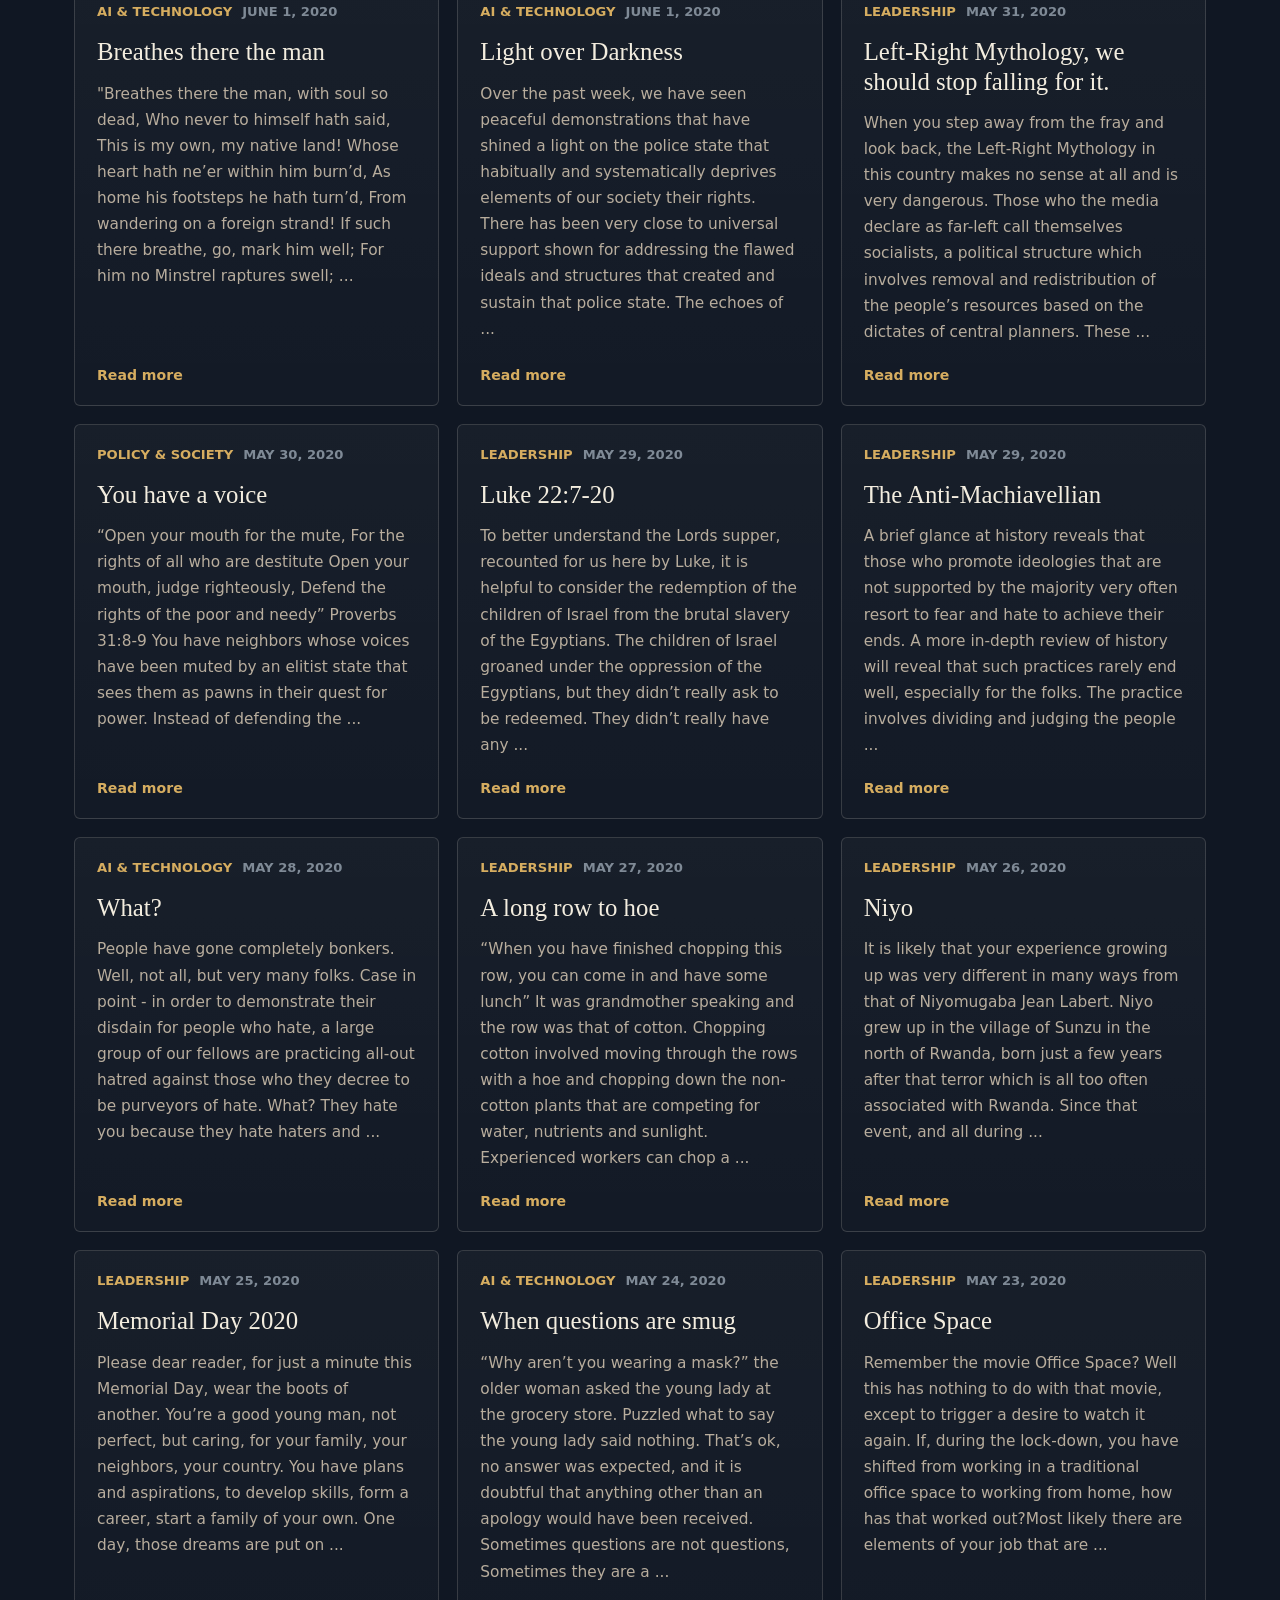
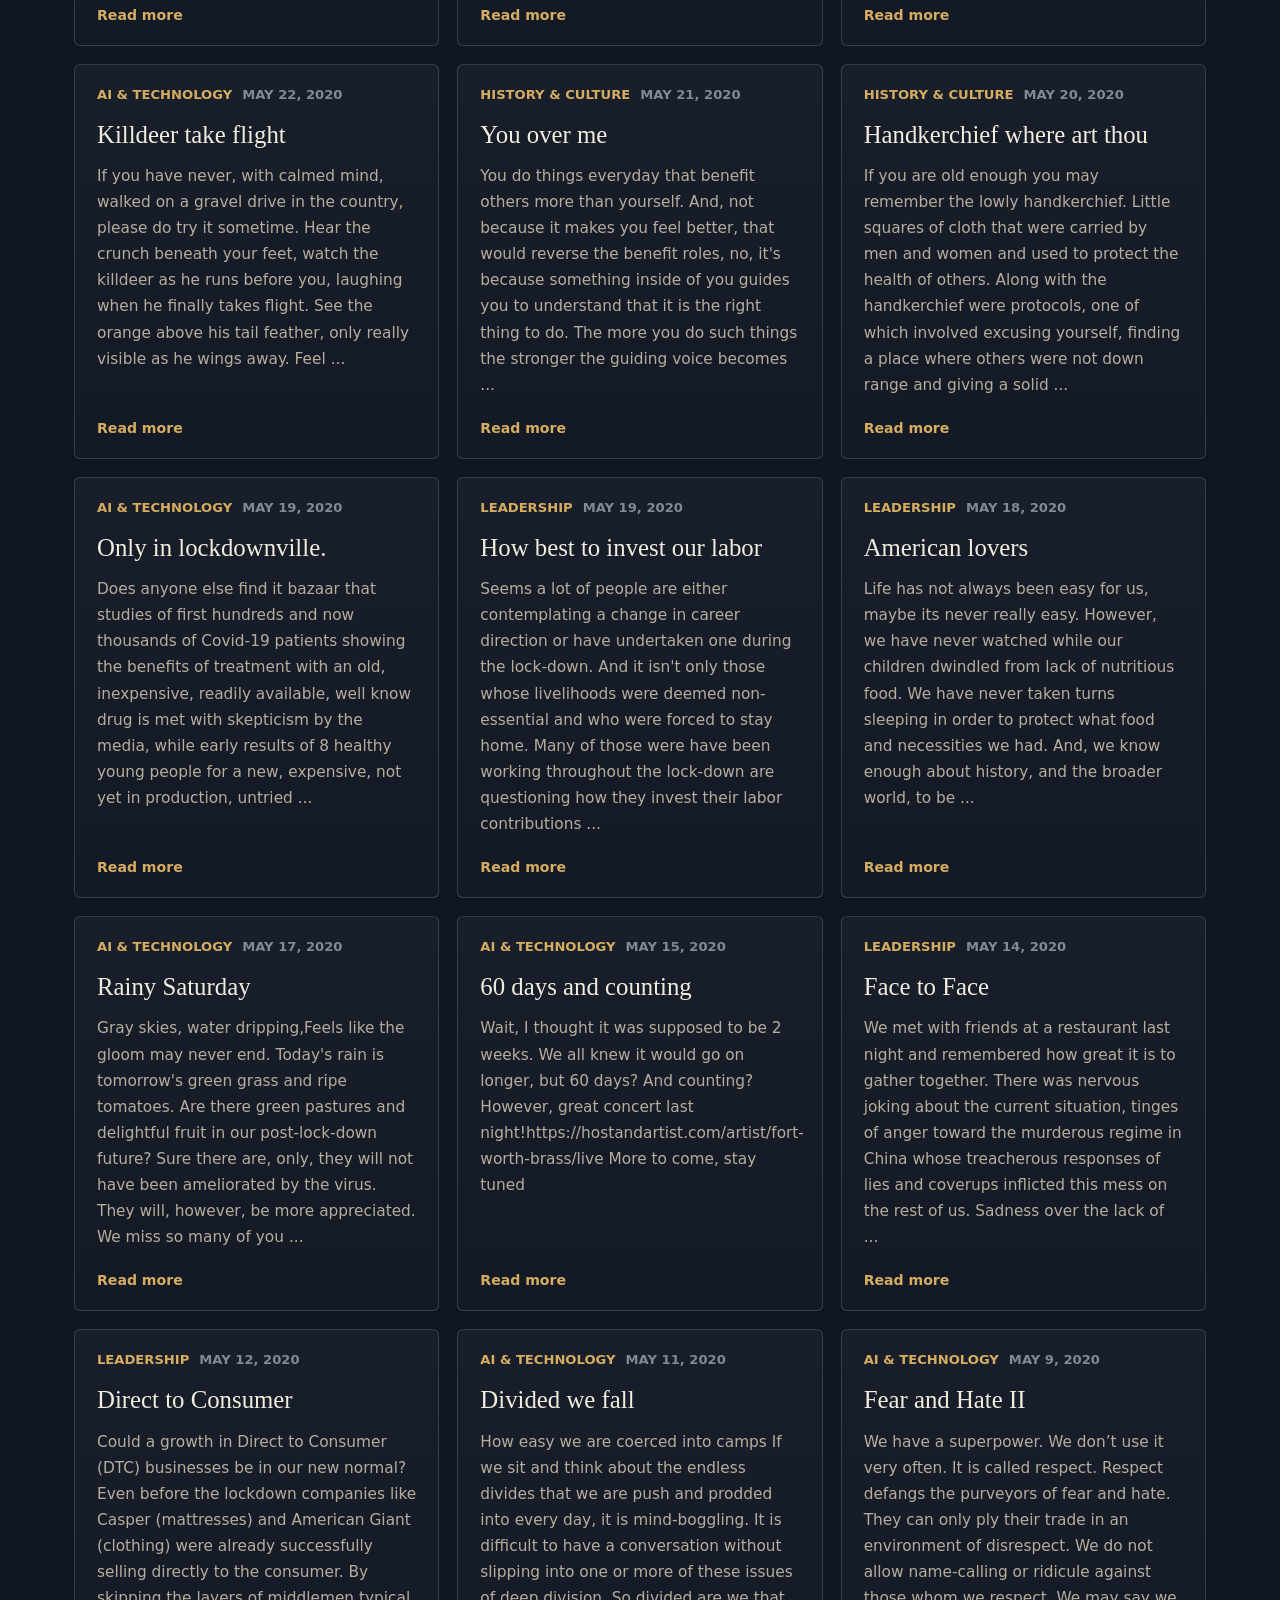
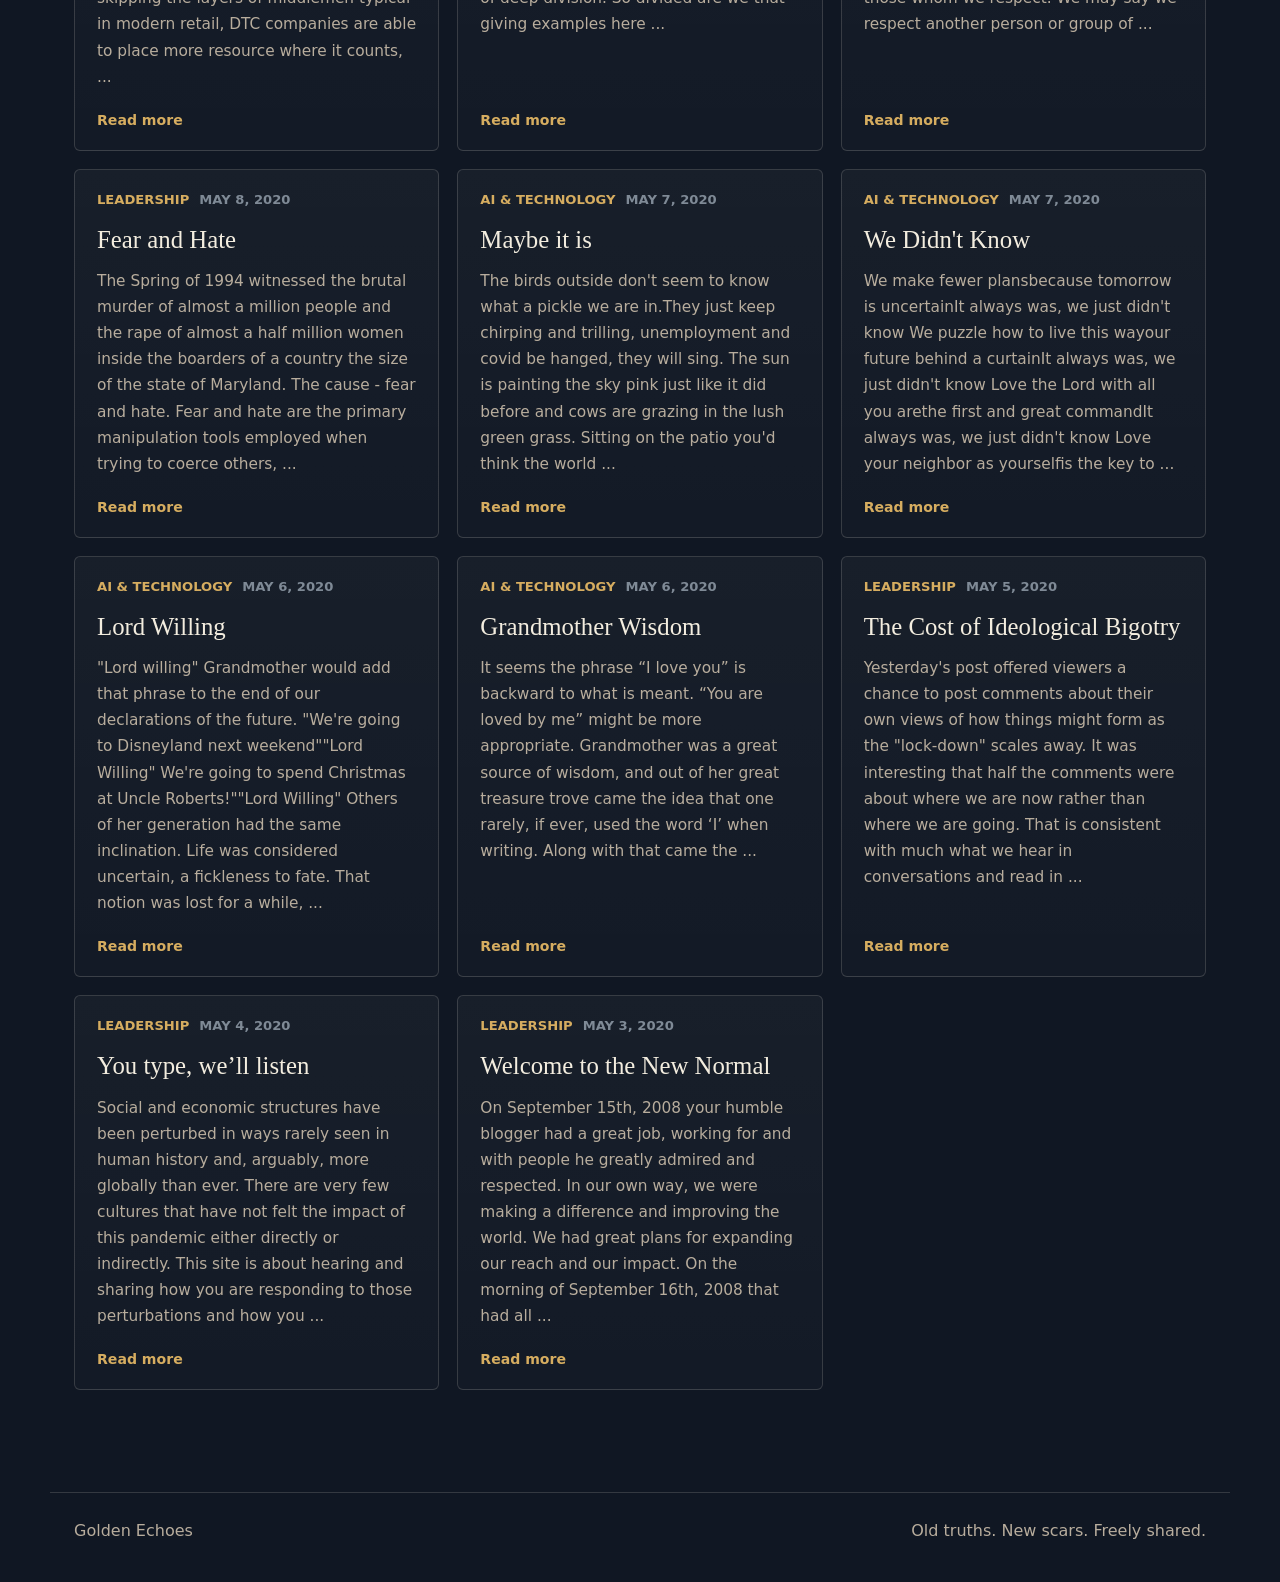
==== commit bf4bde06: "Add RSS feed support Adds scripts/generate-rss.mjs to build feed.xml from data/posts.json, generates" ====
--- a/index.html
+++ b/index.html
@@ -9,6 +9,7 @@
     <meta property="og:url" content="https://goldenechoes.com/">
     <title>Golden Echoes | Old truths. New scars. Freely shared.</title>
     <link rel="stylesheet" href="assets/styles.css">
+    <link rel="alternate" type="application/rss+xml" title="Golden Echoes" href="/feed.xml">
   </head>
   <body data-page="home">
     <header class="site-header">
